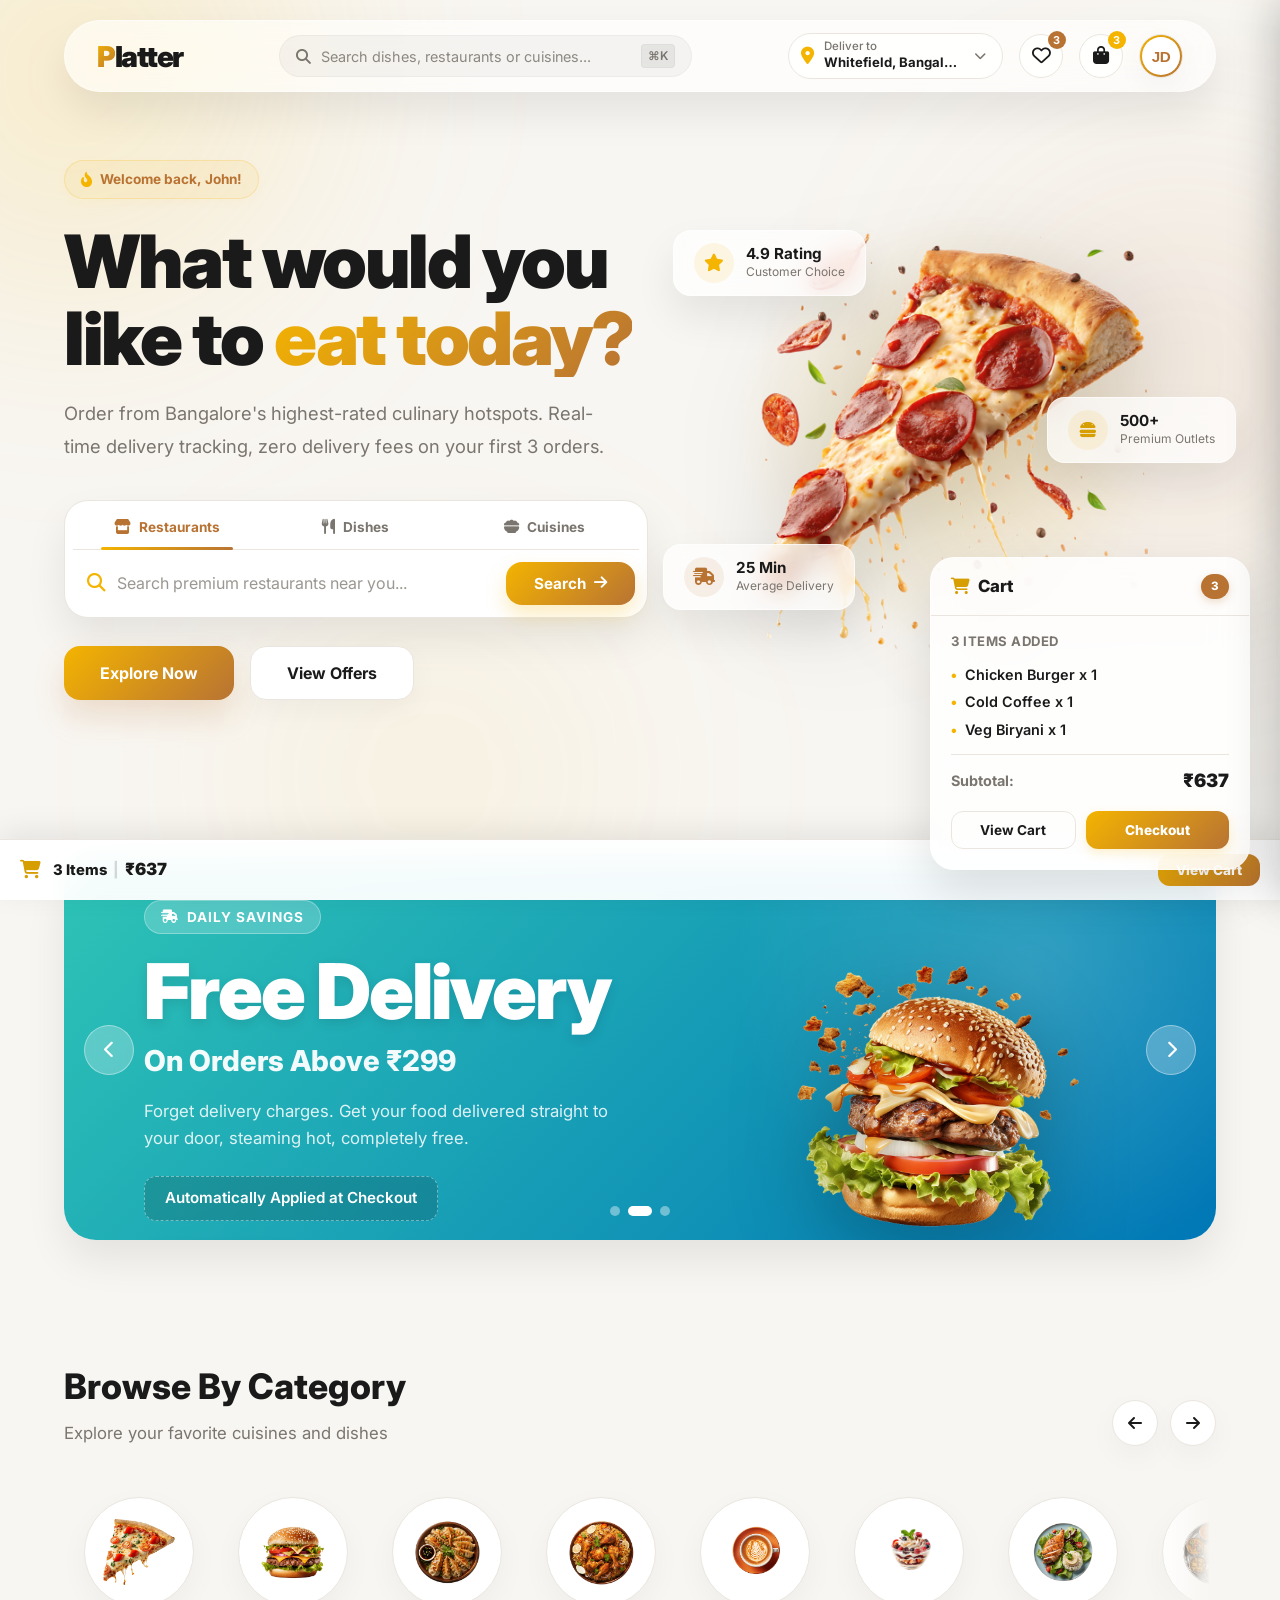
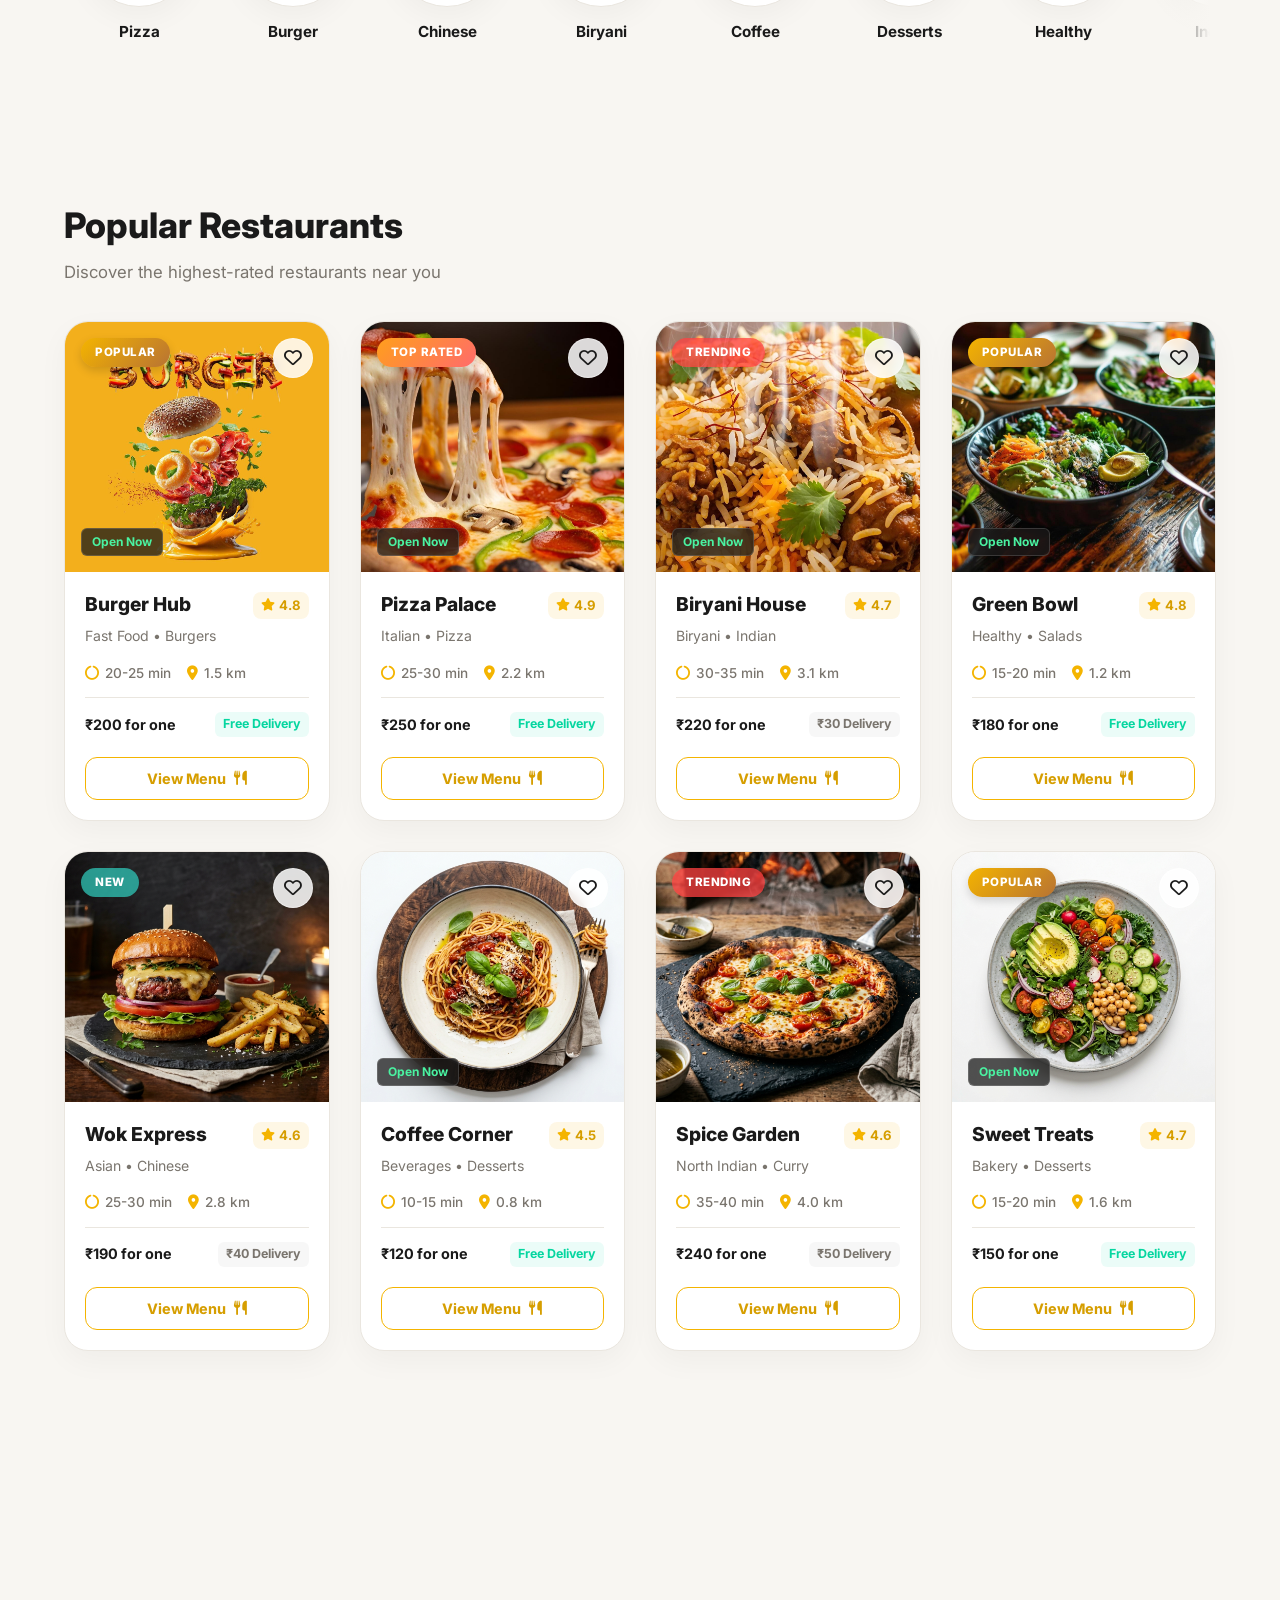
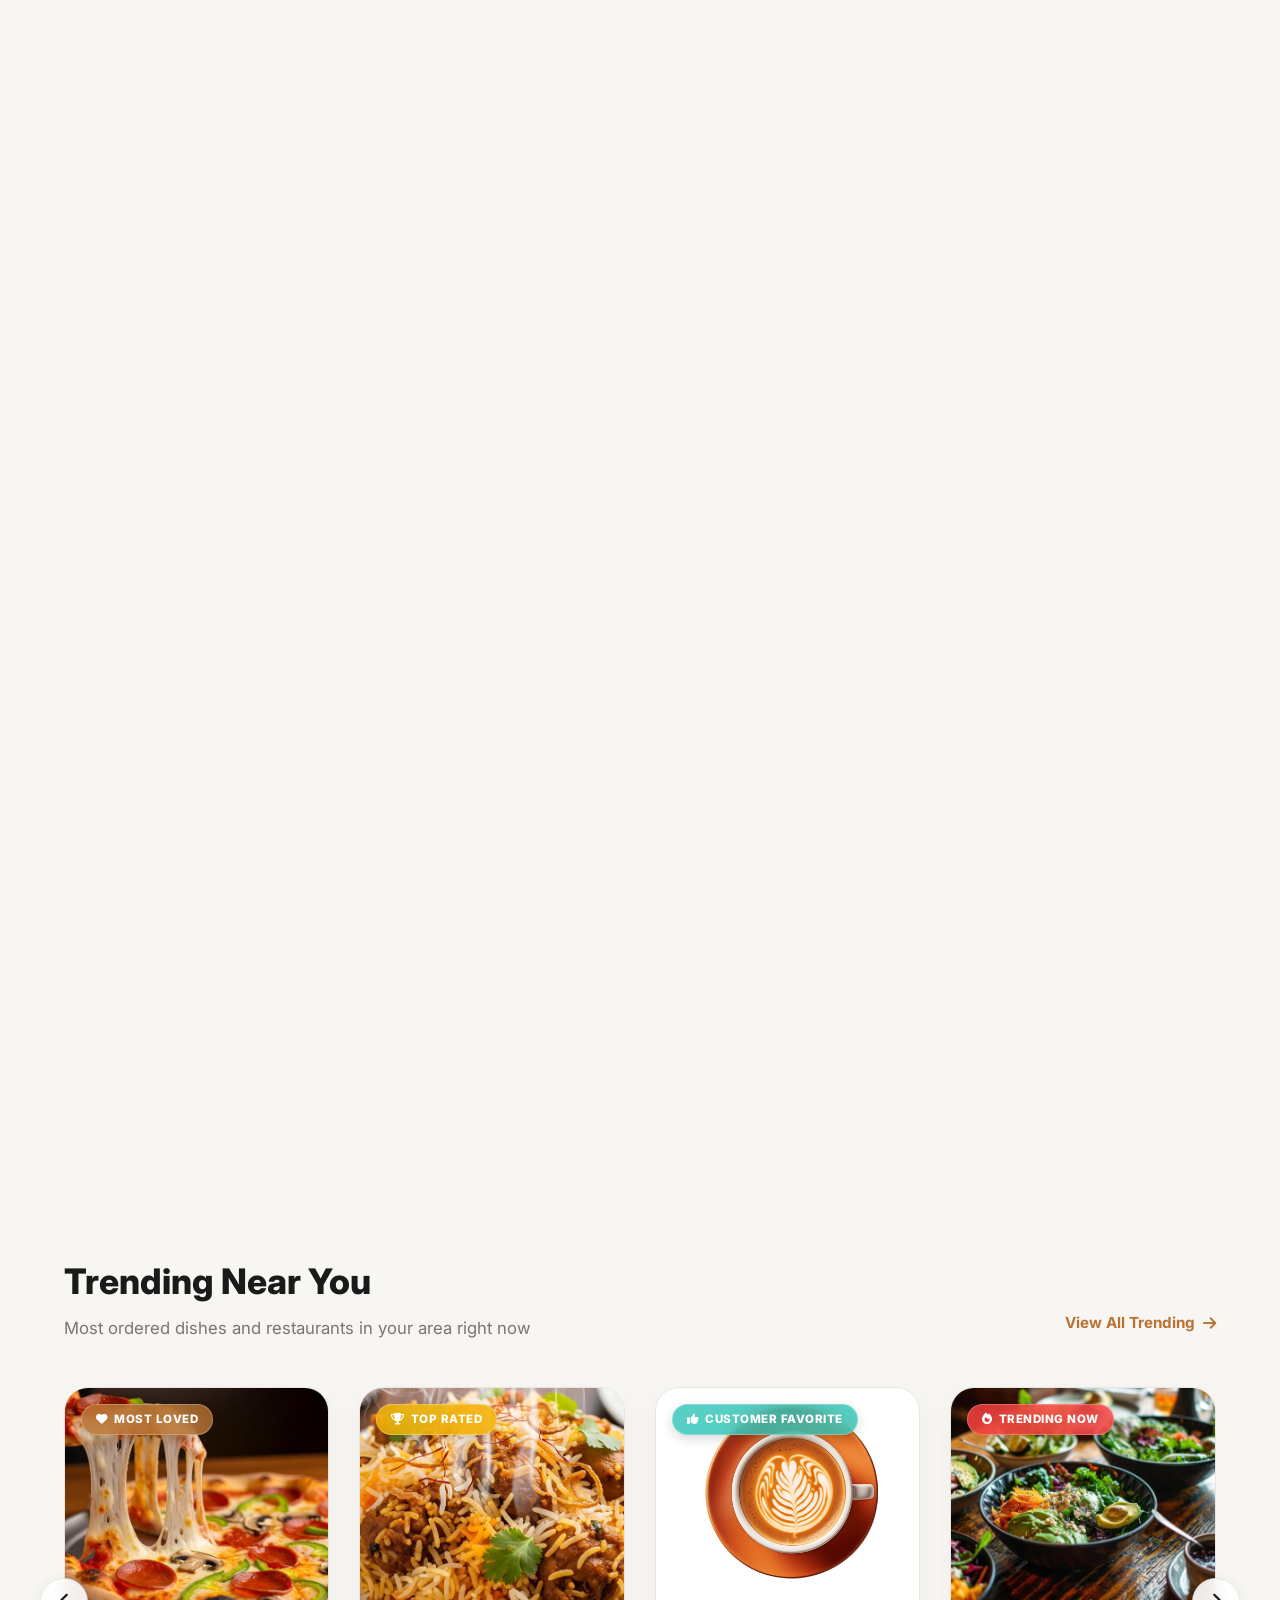
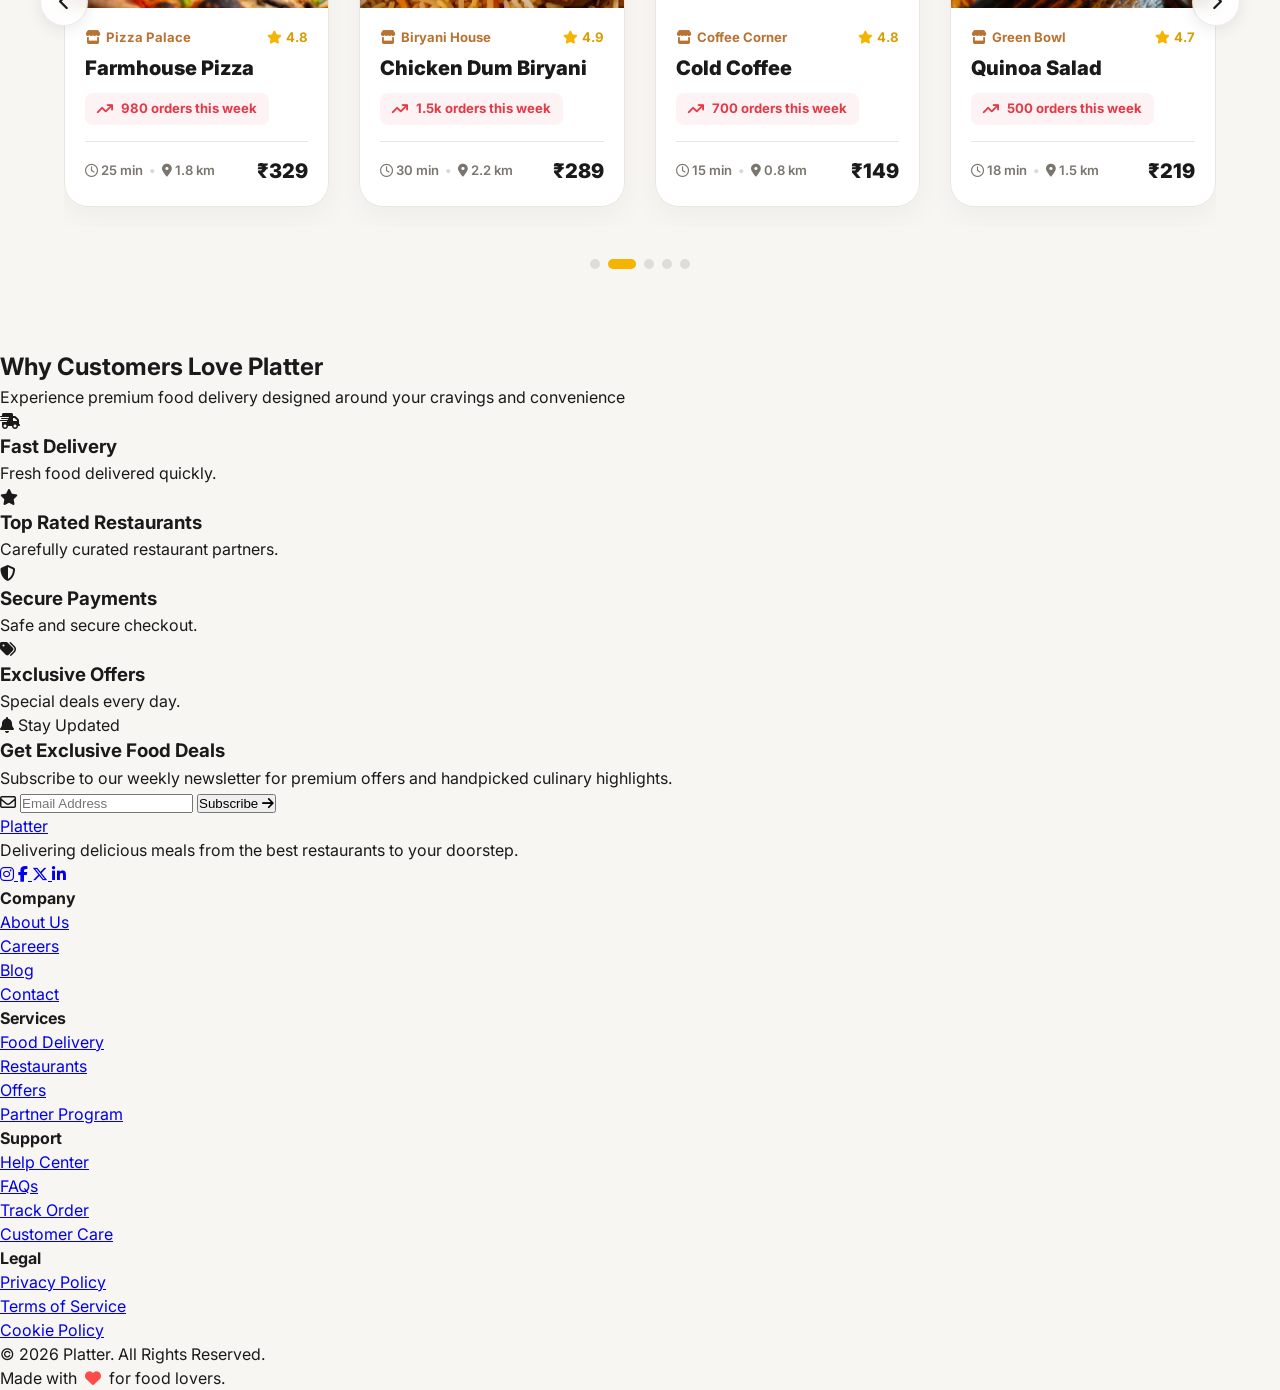
==== home.html @ 0c3434f8 "feat: implement new premium homepage layout with interactive search, navigation, and location servic" ====
<!-- <%@ page language="java" contentType="text/html; charset=UTF-8" pageEncoding="UTF-8" %> -->
<!DOCTYPE html>
<html lang="en">

<head>
    <meta charset="UTF-8">
    <meta name="viewport" content="width=device-width, initial-scale=1.0">
    <title>Platter | Premium Food Delivery Home</title>

    <!-- Google Fonts Inter -->
    <link rel="preconnect" href="https://fonts.googleapis.com">
    <link rel="preconnect" href="https://fonts.gstatic.com" crossorigin>
    <link href="https://fonts.googleapis.com/css2?family=Inter:wght@300;400;500;600;700;800;900&display=swap"
        rel="stylesheet">

    <!-- FontAwesome Icons -->
    <link rel="stylesheet" href="https://cdnjs.cloudflare.com/ajax/libs/font-awesome/6.6.0/css/all.min.css">

    <!-- Custom CSS -->
    <link rel="stylesheet" href="css/home.css">
</head>

<body>

    <!-- Background Decorative Blobs -->
    <div class="blur blob-1"></div>
    <div class="blur blob-2"></div>
    <div class="blur blob-3"></div>

    <!-- PREMIUM NAVBAR -->
    <header class="navbar" id="mainNavbar">
        <div class="navbar-container">
            <!-- Brand Logo -->
            <div class="logo" onclick="window.location.reload();" style="cursor: pointer;">
                <span>P</span>latter
            </div>

            <!-- Navbar Search (Center) -->
            <div class="nav-search-bar">
                <i class="fa-solid fa-magnifying-glass search-icon"></i>
                <input type="text" placeholder="Search dishes, restaurants or cuisines..." id="navSearchInput">
                <div class="search-shortcut">⌘K</div>
            </div>

            <!-- Navbar Actions (Right) -->
            <div class="nav-actions">
                <!-- Location Display -->
                <div class="location-selector" id="locationTrigger">
                    <i class="fa-solid fa-location-dot location-icon"></i>
                    <div class="location-details">
                        <span class="location-label">Deliver to</span>
                        <strong class="location-value" id="currentLocationText">Whitefield, Bangalore</strong>
                    </div>
                    <i class="fa-solid fa-chevron-down arrow-icon"></i>

                    <!-- Location Dropdown Menu -->
                    <div class="location-dropdown" id="locationDropdown">
                        <div class="dropdown-header">Select Address</div>
                        <div class="dropdown-item active" data-location="Whitefield, Bangalore">
                            <i class="fa-solid fa-house"></i>
                            <div class="item-text">
                                <strong>Home</strong>
                                <span>Whitefield, Bangalore</span>
                            </div>
                        </div>
                        <div class="dropdown-item" data-location="Indiranagar, Bangalore">
                            <i class="fa-solid fa-briefcase"></i>
                            <div class="item-text">
                                <strong>Office</strong>
                                <span>Indiranagar, Bangalore</span>
                            </div>
                        </div>
                        <div class="dropdown-divider"></div>
                        <button class="locate-me-btn" id="locateMeBtn">
                            <i class="fa-solid fa-location-crosshairs"></i> Locate Me
                        </button>
                    </div>
                </div>

                <!-- Favorites Icon Button -->
                <a href="#" class="nav-btn-icon" aria-label="Favorites" title="Favorites">
                    <i class="fa-regular fa-heart"></i>
                    <span class="badge badge-primary">3</span>
                </a>

                <!-- Cart Icon Button -->
                <a href="#" class="nav-btn-icon" aria-label="Cart" title="Shopping Cart">
                    <i class="fa-solid fa-bag-shopping"></i>
                    <span class="badge badge-secondary">2</span>
                </a>

                <!-- Profile Button -->
                <div class="profile-container" id="profileTrigger">
                    <button class="profile-avatar-btn" aria-label="User profile">
                        <div class="avatar-initials">JD</div>
                    </button>

                    <!-- Profile Dropdown -->
                    <div class="profile-dropdown" id="profileDropdown">
                        <div class="profile-dropdown-header">
                            <strong>John Doe</strong>
                            <span>johndoe@example.com</span>
                        </div>
                        <div class="dropdown-divider"></div>
                        <a href="#" class="profile-item"><i class="fa-regular fa-user"></i> My Profile</a>
                        <a href="#" class="profile-item"><i class="fa-solid fa-clock-rotate-left"></i> Order
                            History</a>
                        <a href="#" class="profile-item"><i class="fa-solid fa-wallet"></i> Platter Wallet</a>
                        <a href="#" class="profile-item"><i class="fa-solid fa-gear"></i> Settings</a>
                        <div class="dropdown-divider"></div>
                        <a href="#" class="profile-item logout-link"><i
                                class="fa-solid fa-arrow-right-from-bracket"></i> Logout</a>
                    </div>
                </div>

                <!-- Mobile Hamburger Menu Button -->
                <button class="hamburger-btn" id="hamburgerBtn" aria-label="Open menu">
                    <i class="fa-solid fa-bars-staggered"></i>
                </button>
            </div>
        </div>
    </header>

    <!-- MOBILE SIDE DRAWER MENU -->
    <div class="mobile-drawer" id="mobileDrawer">
        <div class="drawer-header">
            <div class="logo">
                <span>P</span>latter
            </div>
            <button class="close-drawer-btn" id="closeDrawerBtn" aria-label="Close menu">
                <i class="fa-solid fa-xmark"></i>
            </button>
        </div>
        <div class="drawer-body">
            <!-- Mobile Search -->
            <div class="drawer-search">
                <i class="fa-solid fa-magnifying-glass"></i>
                <input type="text" placeholder="Search Platter..." id="drawerSearchInput">
            </div>

            <!-- Mobile Location -->
            <div class="drawer-location" id="drawerLocationTrigger">
                <div class="loc-left">
                    <i class="fa-solid fa-location-dot"></i>
                    <span>Whitefield, Bangalore</span>
                </div>
                <i class="fa-solid fa-chevron-right"></i>
            </div>

            <!-- Mobile Links -->
            <nav class="drawer-nav">
                <a href="#" class="drawer-nav-item"><i class="fa-regular fa-heart"></i> Favorites <span
                        class="nav-badge">3</span></a>
                <a href="#" class="drawer-nav-item"><i class="fa-solid fa-bag-shopping"></i> My Cart <span
                        class="nav-badge sec">2</span></a>
                <a href="#" class="drawer-nav-item"><i class="fa-regular fa-user"></i> My Profile</a>
                <a href="#" class="drawer-nav-item"><i class="fa-solid fa-ticket"></i> Offers & Coupons</a>
                <a href="#" class="drawer-nav-item"><i class="fa-solid fa-wallet"></i> Platter Cash</a>
                <a href="#" class="drawer-nav-item"><i class="fa-solid fa-headset"></i> Help & Support</a>
            </nav>
        </div>
        <div class="drawer-footer">
            <button class="drawer-logout-btn"><i class="fa-solid fa-arrow-right-from-bracket"></i> Logout</button>
        </div>
    </div>
    <div class="drawer-overlay" id="drawerOverlay"></div>

    <!-- WELCOME HERO SECTION -->
    <main class="hero-section">
        <div class="hero-container">

            <!-- Left Side - Content & Search -->
            <div class="hero-left">
                <!-- Welcome Back Badge -->
                <div class="welcome-badge">
                    <i class="fa-solid fa-fire-flame-curved badge-icon"></i>
                    <span>Welcome back, John!</span>
                </div>

                <!-- Main Heading -->
                <h1 class="hero-title">
                    What would you<br>
                    like to <span class="gradient-text">eat today?</span>
                </h1>

                <!-- Supporting Description -->
                <p class="hero-subtitle">
                    Order from Bangalore's highest-rated culinary hotspots. Real-time delivery tracking, zero
                    delivery
                    fees on your first 3 orders.
                </p>

                <!-- Premium tabbed search area -->
                <div class="premium-search-box">
                    <div class="search-tabs">
                        <button class="tab-btn active" data-search-mode="restaurants">
                            <i class="fa-solid fa-store"></i>
                            <span>Restaurants</span>
                        </button>
                        <button class="tab-btn" data-search-mode="dishes">
                            <i class="fa-solid fa-utensils"></i>
                            <span>Dishes</span>
                        </button>
                        <button class="tab-btn" data-search-mode="cuisines">
                            <i class="fa-solid fa-bowl-food"></i>
                            <span>Cuisines</span>
                        </button>
                    </div>

                    <div class="search-input-field">
                        <i class="fa-solid fa-magnifying-glass field-search-icon"></i>
                        <input type="text" placeholder="Search premium restaurants near you..." id="heroSearchInput"
                            autocomplete="off">
                        <button class="search-action-btn" id="heroSearchBtn">
                            <span>Search</span>
                            <i class="fa-solid fa-arrow-right"></i>
                        </button>
                    </div>

                    <!-- Search Suggestions/Dropdown placeholder -->
                    <div class="search-suggestions" id="searchSuggestions">
                        <!-- Filled dynamically by JavaScript -->
                    </div>
                </div>

                <!-- Hero Action Buttons -->
                <div class="hero-actions">
                    <button class="btn btn-primary" id="exploreBtn">
                        Explore Now
                        <div class="btn-glow"></div>
                    </button>
                    <button class="btn btn-secondary" id="offersBtn">
                        View Offers
                    </button>
                </div>
            </div>

            <!-- Right Side - Hero Image & Floating Cards -->
            <div class="hero-right">
                <!-- Visual Container -->
                <div class="hero-visual-wrapper">
                    <!-- Glow Behind Image -->
                    <div class="visual-glow"></div>

                    <!-- Large Food Image -->
                    <img src="images/hero/pizza.png" alt="Delicious Premium Pizza" class="main-food-img"
                        id="heroFoodImg">
                </div>

                <!-- Floating Cards -->
                <!-- Floating Card 1: Rating -->
                <div class="floating-card float-card-rating">
                    <div class="card-icon-container rating-icon">
                        <i class="fa-solid fa-star"></i>
                    </div>
                    <div class="card-info">
                        <strong>4.9 Rating</strong>
                        <span>Customer Choice</span>
                    </div>
                </div>

                <!-- Floating Card 2: Delivery -->
                <div class="floating-card float-card-delivery">
                    <div class="card-icon-container delivery-icon">
                        <i class="fa-solid fa-truck-fast"></i>
                    </div>
                    <div class="card-info">
                        <strong>25 Min</strong>
                        <span>Average Delivery</span>
                    </div>
                </div>

                <!-- Floating Card 3: Restaurants -->
                <div class="floating-card float-card-restaurants">
                    <div class="card-icon-container partners-icon">
                        <i class="fa-solid fa-burger"></i>
                    </div>
                    <div class="card-info">
                        <strong>500+</strong>
                        <span>Premium Outlets</span>
                    </div>
                </div>
            </div>

        </div>
    </main>

    <!-- ==========================================
         SECTION 1: OFFERS SLIDER (PHASE 2)
         ========================================== -->
    <section class="offers-section scroll-reveal">
        <div class="offers-slider-container">
            <div class="offers-track" id="offersTrack">

                <!-- Slide 1: 50% OFF -->
                <div class="offer-slide active" data-slide-index="0">
                    <div class="offer-card-bg" style="background: linear-gradient(135deg, #FF9F1C, #FF4040);">
                        <div class="offer-card-glow"></div>
                        <div class="offer-card-content">
                            <span class="offer-badge-pill"><i class="fa-solid fa-fire"></i> Special Welcome
                                Offer</span>
                            <h2 class="offer-title-main">50% OFF</h2>
                            <p class="offer-subtitle-main">On Your First Order</p>
                            <p class="offer-description-main">Dive into a premium culinary experience with 50% off
                                up to
                                ₹150. Valid on all premium restaurants.</p>
                            <div class="offer-coupon-code">Use Code: <strong>PLATTER50</strong></div>
                            <button class="offer-action-btn">
                                <span>Claim Now</span>
                                <i class="fa-solid fa-arrow-right"></i>
                            </button>
                        </div>
                        <div class="offer-card-graphic">
                            <img src="images/hero/pizza.png" alt="Delicious Pizza Illustration"
                                class="offer-graphic-img img-pizza">
                        </div>
                    </div>
                </div>

                <!-- Slide 2: Free Delivery -->
                <div class="offer-slide" data-slide-index="1">
                    <div class="offer-card-bg" style="background: linear-gradient(135deg, #2EC4B6, #0077B6);">
                        <div class="offer-card-glow"></div>
                        <div class="offer-card-content">
                            <span class="offer-badge-pill"><i class="fa-solid fa-truck-fast"></i> Daily
                                Savings</span>
                            <h2 class="offer-title-main">Free Delivery</h2>
                            <p class="offer-subtitle-main">On Orders Above ₹299</p>
                            <p class="offer-description-main">Forget delivery charges. Get your food delivered
                                straight
                                to your door, steaming hot, completely free.</p>
                            <div class="offer-coupon-code">Automatically Applied at Checkout</div>
                            <button class="offer-action-btn">
                                <span>Order Now</span>
                                <i class="fa-solid fa-arrow-right"></i>
                            </button>
                        </div>
                        <div class="offer-card-graphic">
                            <img src="images/hero/burger.png" alt="Gourmet Burger Illustration"
                                class="offer-graphic-img img-burger">
                        </div>
                    </div>
                </div>

                <!-- Slide 3: BOGO Offer -->
                <div class="offer-slide" data-slide-index="2">
                    <div class="offer-card-bg" style="background: linear-gradient(135deg, #E63946, #800f2f);">
                        <div class="offer-card-glow"></div>
                        <div class="offer-card-content">
                            <span class="offer-badge-pill"><i class="fa-solid fa-gift"></i> Double Feast</span>
                            <h2 class="offer-title-main">Buy 1 Get 1</h2>
                            <p class="offer-subtitle-main">On Selected Restaurants</p>
                            <p class="offer-description-main">Twice the flavor, half the cost! Treat yourself and a
                                friend with a complimentary second dish.</p>
                            <div class="offer-coupon-code">Use Code: <strong>DOUBLEFEAST</strong></div>
                            <button class="offer-action-btn">
                                <span>Find Restaurants</span>
                                <i class="fa-solid fa-arrow-right"></i>
                            </button>
                        </div>
                        <div class="offer-card-graphic">
                            <img src="images/hero/thali.png" alt="Indian Thali Illustration"
                                class="offer-graphic-img img-thali">
                        </div>
                    </div>
                </div>

            </div>

            <!-- Slider Controls -->
            <button class="offer-nav-btn prev-btn" id="offerPrevBtn" aria-label="Previous Slide">
                <i class="fa-solid fa-chevron-left"></i>
            </button>
            <button class="offer-nav-btn next-btn" id="offerNextBtn" aria-label="Next Slide">
                <i class="fa-solid fa-chevron-right"></i>
            </button>

            <!-- Pagination Indicators -->
            <div class="offer-pagination-dots" id="offerPagination">
                <span class="offer-pag-dot active" data-index="0"></span>
                <span class="offer-pag-dot" data-index="1"></span>
                <span class="offer-pag-dot" data-index="2"></span>
            </div>
        </div>
    </section>

    <!-- ==========================================
         SECTION 2: FOOD CATEGORIES (PHASE 2)
         ========================================== -->
    <section class="categories-section scroll-reveal">
        <div class="categories-header">
            <div class="categories-titles">
                <h2 class="section-title-phase2">Browse By Category</h2>
                <p class="section-subtitle-phase2">Explore your favorite cuisines and dishes</p>
            </div>
            <div class="categories-nav-arrows">
                <button class="category-nav-arrow arrow-left-btn" id="catLeftBtn" aria-label="Scroll Categories Left">
                    <i class="fa-solid fa-arrow-left"></i>
                </button>
                <button class="category-nav-arrow arrow-right-btn" id="catRightBtn"
                    aria-label="Scroll Categories Right">
                    <i class="fa-solid fa-arrow-right"></i>
                </button>
            </div>
        </div>

        <div class="categories-slider-outer">
            <!-- Fade Overlay Gradients -->
            <div class="category-fade-overlay fade-overlay-left"></div>
            <div class="category-fade-overlay fade-overlay-right"></div>

            <div class="categories-track" id="categoriesTrack">
                <!-- Pizza -->
                <div class="category-card-item">
                    <div class="category-circle-wrapper">
                        <img src="images/categories/pizza.png" alt="Pizza" class="category-circle-img">
                        <div class="category-circle-glow"></div>
                    </div>
                    <span class="category-card-name">Pizza</span>
                </div>

                <!-- Burger -->
                <div class="category-card-item">
                    <div class="category-circle-wrapper">
                        <img src="images/categories/burger.png" alt="Burger" class="category-circle-img">
                        <div class="category-circle-glow"></div>
                    </div>
                    <span class="category-card-name">Burger</span>
                </div>

                <!-- Chinese -->
                <div class="category-card-item">
                    <div class="category-circle-wrapper">
                        <img src="images/categories/chinese.png" alt="Chinese" class="category-circle-img">
                        <div class="category-circle-glow"></div>
                    </div>
                    <span class="category-card-name">Chinese</span>
                </div>

                <!-- Biryani -->
                <div class="category-card-item">
                    <div class="category-circle-wrapper">
                        <img src="images/categories/biryani.png" alt="Biryani" class="category-circle-img">
                        <div class="category-circle-glow"></div>
                    </div>
                    <span class="category-card-name">Biryani</span>
                </div>

                <!-- Coffee -->
                <div class="category-card-item">
                    <div class="category-circle-wrapper">
                        <img src="images/categories/coffee.png" alt="Coffee" class="category-circle-img">
                        <div class="category-circle-glow"></div>
                    </div>
                    <span class="category-card-name">Coffee</span>
                </div>

                <!-- Desserts -->
                <div class="category-card-item">
                    <div class="category-circle-wrapper">
                        <img src="images/categories/dessert.png" alt="Desserts" class="category-circle-img">
                        <div class="category-circle-glow"></div>
                    </div>
                    <span class="category-card-name">Desserts</span>
                </div>

                <!-- Healthy -->
                <div class="category-card-item">
                    <div class="category-circle-wrapper">
                        <img src="images/categories/healthy.png" alt="Healthy" class="category-circle-img">
                        <div class="category-circle-glow"></div>
                    </div>
                    <span class="category-card-name">Healthy</span>
                </div>

                <!-- Indian -->
                <div class="category-card-item">
                    <div class="category-circle-wrapper">
                        <img src="images/categories/indian.png" alt="Indian" class="category-circle-img">
                        <div class="category-circle-glow"></div>
                    </div>
                    <span class="category-card-name">Indian</span>
                </div>
            </div>
        </div>
    </section>

    <!-- ==========================================
             SECTION 3: POPULAR RESTAURANTS (PHASE 3)
             ========================================== -->
    <section class="restaurants-section scroll-reveal">
        <div class="restaurants-container">
            <div class="section-header-phase3">
                <h2 class="section-title-phase3">Popular Restaurants</h2>
                <p class="section-subtitle-phase3">Discover the highest-rated restaurants near you</p>
            </div>

            <div class="restaurants-grid">
                <!-- Card 1: Burger Hub -->
                <div class="restaurant-card-item">
                    <div class="card-image-container">
                        <img src="images/Restaurant/burger.jpg" alt="Burger Hub" class="restaurant-cover-img">
                        <span class="restaurant-badge badge-popular">Popular</span>
                        <span class="restaurant-open-status">Open Now</span>
                        <button class="card-favorite-btn" aria-label="Add to Favorites" title="Favorite">
                            <i class="fa-regular fa-heart"></i>
                        </button>
                    </div>
                    <div class="card-details-container">
                        <div class="card-first-row">
                            <h3 class="restaurant-name-title">Burger Hub</h3>
                            <div class="rating-chip-badge">
                                <i class="fa-solid fa-star"></i>
                                <span>4.8</span>
                            </div>
                        </div>
                        <p class="cuisine-type-desc">Fast Food • Burgers</p>
                        <div class="card-meta-details">
                            <div class="meta-item"><i class="fa-solid fa-circle-notch timer-icon"></i> 20-25 min</div>
                            <div class="meta-item"><i class="fa-solid fa-location-dot"></i> 1.5 km</div>
                        </div>
                        <div class="card-pricing-row">
                            <span class="pricing-per-person">₹200 for one</span>
                            <span class="delivery-fee-badge free">Free Delivery</span>
                        </div>
                        <button class="view-menu-action-btn">
                            <span>View Menu</span>
                            <i class="fa-solid fa-utensils"></i>
                        </button>
                    </div>
                </div>

                <!-- Card 2: Pizza Palace -->
                <div class="restaurant-card-item">
                    <div class="card-image-container">
                        <img src="images/Restaurant/pizza.jpg" alt="Pizza Palace" class="restaurant-cover-img">
                        <span class="restaurant-badge badge-top-rated">Top Rated</span>
                        <span class="restaurant-open-status">Open Now</span>
                        <button class="card-favorite-btn" aria-label="Add to Favorites" title="Favorite">
                            <i class="fa-regular fa-heart"></i>
                        </button>
                    </div>
                    <div class="card-details-container">
                        <div class="card-first-row">
                            <h3 class="restaurant-name-title">Pizza Palace</h3>
                            <div class="rating-chip-badge">
                                <i class="fa-solid fa-star"></i>
                                <span>4.9</span>
                            </div>
                        </div>
                        <p class="cuisine-type-desc">Italian • Pizza</p>
                        <div class="card-meta-details">
                            <div class="meta-item"><i class="fa-solid fa-circle-notch timer-icon"></i> 25-30 min</div>
                            <div class="meta-item"><i class="fa-solid fa-location-dot"></i> 2.2 km</div>
                        </div>
                        <div class="card-pricing-row">
                            <span class="pricing-per-person">₹250 for one</span>
                            <span class="delivery-fee-badge free">Free Delivery</span>
                        </div>
                        <button class="view-menu-action-btn">
                            <span>View Menu</span>
                            <i class="fa-solid fa-utensils"></i>
                        </button>
                    </div>
                </div>

                <!-- Card 3: Biryani House -->
                <div class="restaurant-card-item">
                    <div class="card-image-container">
                        <img src="images/Restaurant/biryani.jpg" alt="Biryani House" class="restaurant-cover-img">
                        <span class="restaurant-badge badge-trending">Trending</span>
                        <span class="restaurant-open-status">Open Now</span>
                        <button class="card-favorite-btn" aria-label="Add to Favorites" title="Favorite">
                            <i class="fa-regular fa-heart"></i>
                        </button>
                    </div>
                    <div class="card-details-container">
                        <div class="card-first-row">
                            <h3 class="restaurant-name-title">Biryani House</h3>
                            <div class="rating-chip-badge">
                                <i class="fa-solid fa-star"></i>
                                <span>4.7</span>
                            </div>
                        </div>
                        <p class="cuisine-type-desc">Biryani • Indian</p>
                        <div class="card-meta-details">
                            <div class="meta-item"><i class="fa-solid fa-circle-notch timer-icon"></i> 30-35 min</div>
                            <div class="meta-item"><i class="fa-solid fa-location-dot"></i> 3.1 km</div>
                        </div>
                        <div class="card-pricing-row">
                            <span class="pricing-per-person">₹220 for one</span>
                            <span class="delivery-fee-badge paid">₹30 Delivery</span>
                        </div>
                        <button class="view-menu-action-btn">
                            <span>View Menu</span>
                            <i class="fa-solid fa-utensils"></i>
                        </button>
                    </div>
                </div>

                <!-- Card 4: Green Bowl -->
                <div class="restaurant-card-item">
                    <div class="card-image-container">
                        <img src="images/Restaurant/healthy.jpg" alt="Green Bowl" class="restaurant-cover-img">
                        <span class="restaurant-badge badge-popular">Popular</span>
                        <span class="restaurant-open-status">Open Now</span>
                        <button class="card-favorite-btn" aria-label="Add to Favorites" title="Favorite">
                            <i class="fa-regular fa-heart"></i>
                        </button>
                    </div>
                    <div class="card-details-container">
                        <div class="card-first-row">
                            <h3 class="restaurant-name-title">Green Bowl</h3>
                            <div class="rating-chip-badge">
                                <i class="fa-solid fa-star"></i>
                                <span>4.8</span>
                            </div>
                        </div>
                        <p class="cuisine-type-desc">Healthy • Salads</p>
                        <div class="card-meta-details">
                            <div class="meta-item"><i class="fa-solid fa-circle-notch timer-icon"></i> 15-20 min</div>
                            <div class="meta-item"><i class="fa-solid fa-location-dot"></i> 1.2 km</div>
                        </div>
                        <div class="card-pricing-row">
                            <span class="pricing-per-person">₹180 for one</span>
                            <span class="delivery-fee-badge free">Free Delivery</span>
                        </div>
                        <button class="view-menu-action-btn">
                            <span>View Menu</span>
                            <i class="fa-solid fa-utensils"></i>
                        </button>
                    </div>
                </div>

                <!-- Card 5: Wok Express -->
                <div class="restaurant-card-item">
                    <div class="card-image-container">
                        <img src="images/auth/login-food.png" alt="Wok Express" class="restaurant-cover-img">
                        <span class="restaurant-badge badge-new">New</span>
                        <button class="card-favorite-btn" aria-label="Add to Favorites" title="Favorite">
                            <i class="fa-regular fa-heart"></i>
                        </button>
                    </div>
                    <div class="card-details-container">
                        <div class="card-first-row">
                            <h3 class="restaurant-name-title">Wok Express</h3>
                            <div class="rating-chip-badge">
                                <i class="fa-solid fa-star"></i>
                                <span>4.6</span>
                            </div>
                        </div>
                        <p class="cuisine-type-desc">Asian • Chinese</p>
                        <div class="card-meta-details">
                            <div class="meta-item"><i class="fa-solid fa-circle-notch timer-icon"></i> 25-30 min</div>
                            <div class="meta-item"><i class="fa-solid fa-location-dot"></i> 2.8 km</div>
                        </div>
                        <div class="card-pricing-row">
                            <span class="pricing-per-person">₹190 for one</span>
                            <span class="delivery-fee-badge paid">₹40 Delivery</span>
                        </div>
                        <button class="view-menu-action-btn">
                            <span>View Menu</span>
                            <i class="fa-solid fa-utensils"></i>
                        </button>
                    </div>
                </div>

                <!-- Card 6: Coffee Corner -->
                <div class="restaurant-card-item">
                    <div class="card-image-container">
                        <img src="images/auth/bg-pasta.png" alt="Coffee Corner" class="restaurant-cover-img">
                        <span class="restaurant-open-status">Open Now</span>
                        <button class="card-favorite-btn" aria-label="Add to Favorites" title="Favorite">
                            <i class="fa-regular fa-heart"></i>
                        </button>
                    </div>
                    <div class="card-details-container">
                        <div class="card-first-row">
                            <h3 class="restaurant-name-title">Coffee Corner</h3>
                            <div class="rating-chip-badge">
                                <i class="fa-solid fa-star"></i>
                                <span>4.5</span>
                            </div>
                        </div>
                        <p class="cuisine-type-desc">Beverages • Desserts</p>
                        <div class="card-meta-details">
                            <div class="meta-item"><i class="fa-solid fa-circle-notch timer-icon"></i> 10-15 min</div>
                            <div class="meta-item"><i class="fa-solid fa-location-dot"></i> 0.8 km</div>
                        </div>
                        <div class="card-pricing-row">
                            <span class="pricing-per-person">₹120 for one</span>
                            <span class="delivery-fee-badge free">Free Delivery</span>
                        </div>
                        <button class="view-menu-action-btn">
                            <span>View Menu</span>
                            <i class="fa-solid fa-utensils"></i>
                        </button>
                    </div>
                </div>

                <!-- Card 7: Spice Garden -->
                <div class="restaurant-card-item">
                    <div class="card-image-container">
                        <img src="images/auth/signup-food.png" alt="Spice Garden" class="restaurant-cover-img">
                        <span class="restaurant-badge badge-trending">Trending</span>
                        <button class="card-favorite-btn" aria-label="Add to Favorites" title="Favorite">
                            <i class="fa-regular fa-heart"></i>
                        </button>
                    </div>
                    <div class="card-details-container">
                        <div class="card-first-row">
                            <h3 class="restaurant-name-title">Spice Garden</h3>
                            <div class="rating-chip-badge">
                                <i class="fa-solid fa-star"></i>
                                <span>4.6</span>
                            </div>
                        </div>
                        <p class="cuisine-type-desc">North Indian • Curry</p>
                        <div class="card-meta-details">
                            <div class="meta-item"><i class="fa-solid fa-circle-notch timer-icon"></i> 35-40 min</div>
                            <div class="meta-item"><i class="fa-solid fa-location-dot"></i> 4.0 km</div>
                        </div>
                        <div class="card-pricing-row">
                            <span class="pricing-per-person">₹240 for one</span>
                            <span class="delivery-fee-badge paid">₹50 Delivery</span>
                        </div>
                        <button class="view-menu-action-btn">
                            <span>View Menu</span>
                            <i class="fa-solid fa-utensils"></i>
                        </button>
                    </div>
                </div>

                <!-- Card 8: Sweet Treats -->
                <div class="restaurant-card-item">
                    <div class="card-image-container">
                        <img src="images/auth/bg-salad.png" alt="Sweet Treats" class="restaurant-cover-img">
                        <span class="restaurant-badge badge-popular">Popular</span>
                        <span class="restaurant-open-status">Open Now</span>
                        <button class="card-favorite-btn" aria-label="Add to Favorites" title="Favorite">
                            <i class="fa-regular fa-heart"></i>
                        </button>
                    </div>
                    <div class="card-details-container">
                        <div class="card-first-row">
                            <h3 class="restaurant-name-title">Sweet Treats</h3>
                            <div class="rating-chip-badge">
                                <i class="fa-solid fa-star"></i>
                                <span>4.7</span>
                            </div>
                        </div>
                        <p class="cuisine-type-desc">Bakery • Desserts</p>
                        <div class="card-meta-details">
                            <div class="meta-item"><i class="fa-solid fa-circle-notch timer-icon"></i> 15-20 min</div>
                            <div class="meta-item"><i class="fa-solid fa-location-dot"></i> 1.6 km</div>
                        </div>
                        <div class="card-pricing-row">
                            <span class="pricing-per-person">₹150 for one</span>
                            <span class="delivery-fee-badge free">Free Delivery</span>
                        </div>
                        <button class="view-menu-action-btn">
                            <span>View Menu</span>
                            <i class="fa-solid fa-utensils"></i>
                        </button>
                    </div>
                </div>
            </div>
        </div>
    </section>

    <!-- ==========================================
         SECTION 4: RECOMMENDED DISHES (PHASE 4)
         ========================================== -->
    <section class="dishes-section scroll-reveal">
        <div class="dishes-container">
            <div class="section-header-phase4">
                <h2 class="section-title-phase4">Recommended For You</h2>
                <p class="section-subtitle-phase4">Handpicked dishes based on what's trending and most loved by
                    customers</p>
            </div>

            <div class="dishes-grid">
                <!-- Dish 1: Margherita Pizza -->
                <div class="dish-card-item">
                    <div class="dish-image-container">
                        <img src="images/auth/bg-pizza.png" alt="Margherita Pizza" class="dish-cover-img">
                        <span class="dish-badge badge-trending"><i class="fa-solid fa-fire"></i> Trending</span>
                        <div class="dish-indicator veg" title="Vegetarian"><span class="dot"></span></div>
                        <button class="dish-wishlist-btn" aria-label="Add to Wishlist" title="Wishlist">
                            <i class="fa-regular fa-heart"></i>
                        </button>
                    </div>
                    <div class="dish-details-container">
                        <div class="dish-first-row">
                            <h3 class="dish-name-title">Margherita Pizza</h3>
                            <span class="dish-calories">280 kcal</span>
                        </div>
                        <p class="dish-restaurant-name">Pizza Palace</p>
                        <p class="dish-short-desc">Classic hand-stretched crust topped with fresh marinara sauce,
                            mozzarella cheese, and fresh basil.</p>
                        <div class="dish-meta-row">
                            <div class="dish-rating-badge"><i class="fa-solid fa-star"></i> 4.8</div>
                            <span class="dish-price-tag">₹249</span>
                        </div>
                        <div class="dish-action-row">
                            <button class="quick-view-btn">Quick View</button>
                            <div class="cart-action-wrapper">
                                <button class="add-to-cart-btn">Add</button>
                                <div class="qty-selector-wrapper">
                                    <button class="qty-btn qty-minus-btn" aria-label="Decrease quantity"><i
                                            class="fa-solid fa-minus"></i></button>
                                    <span class="qty-number-display">1</span>
                                    <button class="qty-btn qty-plus-btn" aria-label="Increase quantity"><i
                                            class="fa-solid fa-plus"></i></button>
                                </div>
                            </div>
                        </div>
                    </div>
                </div>

                <!-- Dish 2: Chicken Burger -->
                <div class="dish-card-item">
                    <div class="dish-image-container">
                        <img src="images/hero/burger.png" alt="Chicken Burger" class="dish-cover-img">
                        <span class="dish-badge badge-bestseller"><i class="fa-solid fa-star"></i> Bestseller</span>
                        <div class="dish-indicator non-veg" title="Non-Vegetarian"><span class="dot"></span></div>
                        <button class="dish-wishlist-btn" aria-label="Add to Wishlist" title="Wishlist">
                            <i class="fa-regular fa-heart"></i>
                        </button>
                    </div>
                    <div class="dish-details-container">
                        <div class="dish-first-row">
                            <h3 class="dish-name-title">Chicken Burger</h3>
                            <span class="dish-calories">350 kcal</span>
                        </div>
                        <p class="dish-restaurant-name">Burger Hub</p>
                        <p class="dish-short-desc">Crispy golden chicken patty layered with lettuce, cheddar cheese, and
                            signature burger sauce.</p>
                        <div class="dish-meta-row">
                            <div class="dish-rating-badge"><i class="fa-solid fa-star"></i> 4.7</div>
                            <span class="dish-price-tag">₹189</span>
                        </div>
                        <div class="dish-action-row">
                            <button class="quick-view-btn">Quick View</button>
                            <div class="cart-action-wrapper">
                                <button class="add-to-cart-btn">Add</button>
                                <div class="qty-selector-wrapper">
                                    <button class="qty-btn qty-minus-btn" aria-label="Decrease quantity"><i
                                            class="fa-solid fa-minus"></i></button>
                                    <span class="qty-number-display">1</span>
                                    <button class="qty-btn qty-plus-btn" aria-label="Increase quantity"><i
                                            class="fa-solid fa-plus"></i></button>
                                </div>
                            </div>
                        </div>
                    </div>
                </div>

                <!-- Dish 3: Veg Biryani -->
                <div class="dish-card-item">
                    <div class="dish-image-container">
                        <img src="images/Restaurant/biryani.jpg" alt="Veg Biryani" class="dish-cover-img">
                        <span class="dish-badge badge-new"><i class="fa-solid fa-wand-magic-sparkles"></i> New</span>
                        <div class="dish-indicator veg" title="Vegetarian"><span class="dot"></span></div>
                        <button class="dish-wishlist-btn" aria-label="Add to Wishlist" title="Wishlist">
                            <i class="fa-regular fa-heart"></i>
                        </button>
                    </div>
                    <div class="dish-details-container">
                        <div class="dish-first-row">
                            <h3 class="dish-name-title">Veg Biryani</h3>
                            <span class="dish-calories">310 kcal</span>
                        </div>
                        <p class="dish-restaurant-name">Biryani House</p>
                        <p class="dish-short-desc">Fragrant basmati rice cooked with layered garden vegetables, saffron,
                            aromatic spices, and mint.</p>
                        <div class="dish-meta-row">
                            <div class="dish-rating-badge"><i class="fa-solid fa-star"></i> 4.6</div>
                            <span class="dish-price-tag">₹219</span>
                        </div>
                        <div class="dish-action-row">
                            <button class="quick-view-btn">Quick View</button>
                            <div class="cart-action-wrapper">
                                <button class="add-to-cart-btn">Add</button>
                                <div class="qty-selector-wrapper">
                                    <button class="qty-btn qty-minus-btn" aria-label="Decrease quantity"><i
                                            class="fa-solid fa-minus"></i></button>
                                    <span class="qty-number-display">1</span>
                                    <button class="qty-btn qty-plus-btn" aria-label="Increase quantity"><i
                                            class="fa-solid fa-plus"></i></button>
                                </div>
                            </div>
                        </div>
                    </div>
                </div>

                <!-- Dish 4: Paneer Bowl -->
                <div class="dish-card-item">
                    <div class="dish-image-container">
                        <img src="images/Restaurant/healthy.jpg" alt="Paneer Bowl" class="dish-cover-img">
                        <span class="dish-badge badge-favorite"><i class="fa-solid fa-thumbs-up"></i> Favorite</span>
                        <div class="dish-indicator veg" title="Vegetarian"><span class="dot"></span></div>
                        <button class="dish-wishlist-btn" aria-label="Add to Wishlist" title="Wishlist">
                            <i class="fa-regular fa-heart"></i>
                        </button>
                    </div>
                    <div class="dish-details-container">
                        <div class="dish-first-row">
                            <h3 class="dish-name-title">Paneer Bowl</h3>
                            <span class="dish-calories">240 kcal</span>
                        </div>
                        <p class="dish-restaurant-name">Green Bowl</p>
                        <p class="dish-short-desc">Grilled paneer cubes served on a bed of warm quinoa, sautéed
                            broccoli, bell peppers, and lemon dressing.</p>
                        <div class="dish-meta-row">
                            <div class="dish-rating-badge"><i class="fa-solid fa-star"></i> 4.7</div>
                            <span class="dish-price-tag">₹199</span>
                        </div>
                        <div class="dish-action-row">
                            <button class="quick-view-btn">Quick View</button>
                            <div class="cart-action-wrapper">
                                <button class="add-to-cart-btn">Add</button>
                                <div class="qty-selector-wrapper">
                                    <button class="qty-btn qty-minus-btn" aria-label="Decrease quantity"><i
                                            class="fa-solid fa-minus"></i></button>
                                    <span class="qty-number-display">1</span>
                                    <button class="qty-btn qty-plus-btn" aria-label="Increase quantity"><i
                                            class="fa-solid fa-plus"></i></button>
                                </div>
                            </div>
                        </div>
                    </div>
                </div>

                <!-- Dish 5: Cold Coffee -->
                <div class="dish-card-item">
                    <div class="dish-image-container">
                        <img src="images/categories/coffee.png" alt="Cold Coffee" class="dish-cover-img">
                        <div class="dish-indicator veg" title="Vegetarian"><span class="dot"></span></div>
                        <button class="dish-wishlist-btn" aria-label="Add to Wishlist" title="Wishlist">
                            <i class="fa-regular fa-heart"></i>
                        </button>
                    </div>
                    <div class="dish-details-container">
                        <div class="dish-first-row">
                            <h3 class="dish-name-title">Cold Coffee</h3>
                            <span class="dish-calories">180 kcal</span>
                        </div>
                        <p class="dish-restaurant-name">Coffee Corner</p>
                        <p class="dish-short-desc">Rich double-shot espresso blended with chilled creamy milk, chocolate
                            syrup, and vanilla ice cream.</p>
                        <div class="dish-meta-row">
                            <div class="dish-rating-badge"><i class="fa-solid fa-star"></i> 4.5</div>
                            <span class="dish-price-tag">₹129</span>
                        </div>
                        <div class="dish-action-row">
                            <button class="quick-view-btn">Quick View</button>
                            <div class="cart-action-wrapper">
                                <button class="add-to-cart-btn">Add</button>
                                <div class="qty-selector-wrapper">
                                    <button class="qty-btn qty-minus-btn" aria-label="Decrease quantity"><i
                                            class="fa-solid fa-minus"></i></button>
                                    <span class="qty-number-display">1</span>
                                    <button class="qty-btn qty-plus-btn" aria-label="Increase quantity"><i
                                            class="fa-solid fa-plus"></i></button>
                                </div>
                            </div>
                        </div>
                    </div>
                </div>

                <!-- Dish 6: Chocolate Cake -->
                <div class="dish-card-item">
                    <div class="dish-image-container">
                        <img src="images/auth/login-food.png" alt="Chocolate Cake" class="dish-cover-img">
                        <span class="dish-badge badge-bestseller"><i class="fa-solid fa-star"></i> Bestseller</span>
                        <div class="dish-indicator veg" title="Vegetarian"><span class="dot"></span></div>
                        <button class="dish-wishlist-btn" aria-label="Add to Wishlist" title="Wishlist">
                            <i class="fa-regular fa-heart"></i>
                        </button>
                    </div>
                    <div class="dish-details-container">
                        <div class="dish-first-row">
                            <h3 class="dish-name-title">Chocolate Cake</h3>
                            <span class="dish-calories">320 kcal</span>
                        </div>
                        <p class="dish-restaurant-name">Sweet Treats</p>
                        <p class="dish-short-desc">Decadent three-layered dark chocolate cake layered with rich
                            chocolate fudge frosting.</p>
                        <div class="dish-meta-row">
                            <div class="dish-rating-badge"><i class="fa-solid fa-star"></i> 4.8</div>
                            <span class="dish-price-tag">₹149</span>
                        </div>
                        <div class="dish-action-row">
                            <button class="quick-view-btn">Quick View</button>
                            <div class="cart-action-wrapper">
                                <button class="add-to-cart-btn">Add</button>
                                <div class="qty-selector-wrapper">
                                    <button class="qty-btn qty-minus-btn" aria-label="Decrease quantity"><i
                                            class="fa-solid fa-minus"></i></button>
                                    <span class="qty-number-display">1</span>
                                    <button class="qty-btn qty-plus-btn" aria-label="Increase quantity"><i
                                            class="fa-solid fa-plus"></i></button>
                                </div>
                            </div>
                        </div>
                    </div>
                </div>

                <!-- Dish 7: Hakka Noodles -->
                <div class="dish-card-item">
                    <div class="dish-image-container">
                        <img src="images/auth/bg-pasta.png" alt="Hakka Noodles" class="dish-cover-img">
                        <span class="dish-badge badge-trending"><i class="fa-solid fa-fire"></i> Trending</span>
                        <div class="dish-indicator veg" title="Vegetarian"><span class="dot"></span></div>
                        <button class="dish-wishlist-btn" aria-label="Add to Wishlist" title="Wishlist">
                            <i class="fa-regular fa-heart"></i>
                        </button>
                    </div>
                    <div class="dish-details-container">
                        <div class="dish-first-row">
                            <h3 class="dish-name-title">Hakka Noodles</h3>
                            <span class="dish-calories">290 kcal</span>
                        </div>
                        <p class="dish-restaurant-name">Wok Express</p>
                        <p class="dish-short-desc">Wok-tossed noodles sautéed with soy sauce, julienned carrots, bell
                            peppers, spring onions, and garlic.</p>
                        <div class="dish-meta-row">
                            <div class="dish-rating-badge"><i class="fa-solid fa-star"></i> 4.6</div>
                            <span class="dish-price-tag">₹179</span>
                        </div>
                        <div class="dish-action-row">
                            <button class="quick-view-btn">Quick View</button>
                            <div class="cart-action-wrapper">
                                <button class="add-to-cart-btn">Add</button>
                                <div class="qty-selector-wrapper">
                                    <button class="qty-btn qty-minus-btn" aria-label="Decrease quantity"><i
                                            class="fa-solid fa-minus"></i></button>
                                    <span class="qty-number-display">1</span>
                                    <button class="qty-btn qty-plus-btn" aria-label="Increase quantity"><i
                                            class="fa-solid fa-plus"></i></button>
                                </div>
                            </div>
                        </div>
                    </div>
                </div>

                <!-- Dish 8: Fried Rice -->
                <div class="dish-card-item">
                    <div class="dish-image-container">
                        <img src="images/auth/bg-sauce.png" alt="Fried Rice" class="dish-cover-img">
                        <div class="dish-indicator non-veg" title="Non-Vegetarian"><span class="dot"></span></div>
                        <button class="dish-wishlist-btn" aria-label="Add to Wishlist" title="Wishlist">
                            <i class="fa-regular fa-heart"></i>
                        </button>
                    </div>
                    <div class="dish-details-container">
                        <div class="dish-first-row">
                            <h3 class="dish-name-title">Fried Rice</h3>
                            <span class="dish-calories">330 kcal</span>
                        </div>
                        <p class="dish-restaurant-name">Wok Express</p>
                        <p class="dish-short-desc">Premium long-grain basmati rice stir-fried with scrambled eggs, fresh
                            vegetables, scallions, and light seasoning.</p>
                        <div class="dish-meta-row">
                            <div class="dish-rating-badge"><i class="fa-solid fa-star"></i> 4.5</div>
                            <span class="dish-price-tag">₹169</span>
                        </div>
                        <div class="dish-action-row">
                            <button class="quick-view-btn">Quick View</button>
                            <div class="cart-action-wrapper">
                                <button class="add-to-cart-btn">Add</button>
                                <div class="qty-selector-wrapper">
                                    <button class="qty-btn qty-minus-btn" aria-label="Decrease quantity"><i
                                            class="fa-solid fa-minus"></i></button>
                                    <span class="qty-number-display">1</span>
                                    <button class="qty-btn qty-plus-btn" aria-label="Increase quantity"><i
                                            class="fa-solid fa-plus"></i></button>
                                </div>
                            </div>
                        </div>
                    </div>
                </div>

            </div>
        </div>
    </section>

    <!-- ==========================================
         SECTION 5: TRENDING NEAR YOU (PHASE 5)
         ========================================== -->
    <section class="trending-section scroll-reveal">
        <div class="trending-container">
            <div class="section-header-phase5">
                <div class="header-left">
                    <h2 class="section-title-phase5">Trending Near You</h2>
                    <p class="section-subtitle-phase5">Most ordered dishes and restaurants in your area right now</p>
                </div>
                <div class="header-right">
                    <a href="#" class="view-all-trending-btn">
                        <span>View All Trending</span>
                        <i class="fa-solid fa-arrow-right"></i>
                    </a>
                </div>
            </div>

            <div class="trending-slider-wrapper">
                <!-- Navigation arrows -->
                <button class="trending-nav-btn prev-btn" aria-label="Previous slide" disabled>
                    <i class="fa-solid fa-chevron-left"></i>
                </button>
                <button class="trending-nav-btn next-btn" aria-label="Next slide">
                    <i class="fa-solid fa-chevron-right"></i>
                </button>

                <div class="trending-slider-track-container">
                    <div class="trending-slider-track">
                        <!-- Card 1: Double Cheese Burger -->
                        <div class="trending-card-item">
                            <div class="trending-image-container">
                                <img src="images/Restaurant/burger.jpg" alt="Double Cheese Burger"
                                    class="trending-cover-img">
                                <span class="trending-badge badge-now"><i class="fa-solid fa-fire"></i> Trending
                                    Now</span>
                            </div>
                            <div class="trending-details-container">
                                <div class="trending-restaurant-row">
                                    <span class="trending-restaurant-name"><i class="fa-solid fa-store"></i> Burger
                                        Hub</span>
                                    <span class="trending-rating-badge"><i class="fa-solid fa-star"></i> 4.9</span>
                                </div>
                                <h3 class="trending-dish-name">Double Cheese Burger</h3>

                                <div class="trending-orders-row">
                                    <i class="fa-solid fa-arrow-trend-up"></i>
                                    <span>1.2k orders this week</span>
                                </div>

                                <div class="trending-footer-row">
                                    <div class="trending-meta-details">
                                        <span><i class="fa-regular fa-clock"></i> 20 min</span>
                                        <span class="separator">•</span>
                                        <span><i class="fa-solid fa-location-dot"></i> 1.2 km</span>
                                    </div>
                                    <span class="trending-price-tag">₹249</span>
                                </div>
                            </div>
                        </div>

                        <!-- Card 2: Farmhouse Pizza -->
                        <div class="trending-card-item">
                            <div class="trending-image-container">
                                <img src="images/Restaurant/pizza.jpg" alt="Farmhouse Pizza" class="trending-cover-img">
                                <span class="trending-badge badge-loved"><i class="fa-solid fa-heart"></i> Most
                                    Loved</span>
                            </div>
                            <div class="trending-details-container">
                                <div class="trending-restaurant-row">
                                    <span class="trending-restaurant-name"><i class="fa-solid fa-store"></i> Pizza
                                        Palace</span>
                                    <span class="trending-rating-badge"><i class="fa-solid fa-star"></i> 4.8</span>
                                </div>
                                <h3 class="trending-dish-name">Farmhouse Pizza</h3>

                                <div class="trending-orders-row">
                                    <i class="fa-solid fa-arrow-trend-up"></i>
                                    <span>980 orders this week</span>
                                </div>

                                <div class="trending-footer-row">
                                    <div class="trending-meta-details">
                                        <span><i class="fa-regular fa-clock"></i> 25 min</span>
                                        <span class="separator">•</span>
                                        <span><i class="fa-solid fa-location-dot"></i> 1.8 km</span>
                                    </div>
                                    <span class="trending-price-tag">₹329</span>
                                </div>
                            </div>
                        </div>

                        <!-- Card 3: Chicken Dum Biryani -->
                        <div class="trending-card-item">
                            <div class="trending-image-container">
                                <img src="images/Restaurant/biryani.jpg" alt="Chicken Dum Biryani"
                                    class="trending-cover-img">
                                <span class="trending-badge badge-rated"><i class="fa-solid fa-trophy"></i> Top
                                    Rated</span>
                            </div>
                            <div class="trending-details-container">
                                <div class="trending-restaurant-row">
                                    <span class="trending-restaurant-name"><i class="fa-solid fa-store"></i> Biryani
                                        House</span>
                                    <span class="trending-rating-badge"><i class="fa-solid fa-star"></i> 4.9</span>
                                </div>
                                <h3 class="trending-dish-name">Chicken Dum Biryani</h3>

                                <div class="trending-orders-row">
                                    <i class="fa-solid fa-arrow-trend-up"></i>
                                    <span>1.5k orders this week</span>
                                </div>

                                <div class="trending-footer-row">
                                    <div class="trending-meta-details">
                                        <span><i class="fa-regular fa-clock"></i> 30 min</span>
                                        <span class="separator">•</span>
                                        <span><i class="fa-solid fa-location-dot"></i> 2.2 km</span>
                                    </div>
                                    <span class="trending-price-tag">₹289</span>
                                </div>
                            </div>
                        </div>

                        <!-- Card 4: Cold Coffee -->
                        <div class="trending-card-item">
                            <div class="trending-image-container">
                                <img src="images/categories/coffee.png" alt="Cold Coffee" class="trending-cover-img">
                                <span class="trending-badge badge-favorite"><i class="fa-solid fa-thumbs-up"></i>
                                    Customer Favorite</span>
                            </div>
                            <div class="trending-details-container">
                                <div class="trending-restaurant-row">
                                    <span class="trending-restaurant-name"><i class="fa-solid fa-store"></i> Coffee
                                        Corner</span>
                                    <span class="trending-rating-badge"><i class="fa-solid fa-star"></i> 4.8</span>
                                </div>
                                <h3 class="trending-dish-name">Cold Coffee</h3>

                                <div class="trending-orders-row">
                                    <i class="fa-solid fa-arrow-trend-up"></i>
                                    <span>700 orders this week</span>
                                </div>

                                <div class="trending-footer-row">
                                    <div class="trending-meta-details">
                                        <span><i class="fa-regular fa-clock"></i> 15 min</span>
                                        <span class="separator">•</span>
                                        <span><i class="fa-solid fa-location-dot"></i> 0.8 km</span>
                                    </div>
                                    <span class="trending-price-tag">₹149</span>
                                </div>
                            </div>
                        </div>

                        <!-- Card 5: Quinoa Salad -->
                        <div class="trending-card-item">
                            <div class="trending-image-container">
                                <img src="images/Restaurant/healthy.jpg" alt="Quinoa Salad" class="trending-cover-img">
                                <span class="trending-badge badge-now"><i class="fa-solid fa-fire"></i> Trending
                                    Now</span>
                            </div>
                            <div class="trending-details-container">
                                <div class="trending-restaurant-row">
                                    <span class="trending-restaurant-name"><i class="fa-solid fa-store"></i> Green
                                        Bowl</span>
                                    <span class="trending-rating-badge"><i class="fa-solid fa-star"></i> 4.7</span>
                                </div>
                                <h3 class="trending-dish-name">Quinoa Salad</h3>

                                <div class="trending-orders-row">
                                    <i class="fa-solid fa-arrow-trend-up"></i>
                                    <span>500 orders this week</span>
                                </div>

                                <div class="trending-footer-row">
                                    <div class="trending-meta-details">
                                        <span><i class="fa-regular fa-clock"></i> 18 min</span>
                                        <span class="separator">•</span>
                                        <span><i class="fa-solid fa-location-dot"></i> 1.5 km</span>
                                    </div>
                                    <span class="trending-price-tag">₹219</span>
                                </div>
                            </div>
                        </div>

                        <!-- Card 6: Red Velvet Pastry -->
                        <div class="trending-card-item">
                            <div class="trending-image-container">
                                <img src="images/categories/dessert.png" alt="Red Velvet Pastry"
                                    class="trending-cover-img">
                                <span class="trending-badge badge-loved"><i class="fa-solid fa-heart"></i> Most
                                    Loved</span>
                            </div>
                            <div class="trending-details-container">
                                <div class="trending-restaurant-row">
                                    <span class="trending-restaurant-name"><i class="fa-solid fa-store"></i> Sweet
                                        Treats</span>
                                    <span class="trending-rating-badge"><i class="fa-solid fa-star"></i> 4.8</span>
                                </div>
                                <h3 class="trending-dish-name">Red Velvet Pastry</h3>

                                <div class="trending-orders-row">
                                    <i class="fa-solid fa-arrow-trend-up"></i>
                                    <span>650 orders this week</span>
                                </div>

                                <div class="trending-footer-row">
                                    <div class="trending-meta-details">
                                        <span><i class="fa-regular fa-clock"></i> 12 min</span>
                                        <span class="separator">•</span>
                                        <span><i class="fa-solid fa-location-dot"></i> 0.6 km</span>
                                    </div>
                                    <span class="trending-price-tag">₹139</span>
                                </div>
                            </div>
                        </div>

                        <!-- Card 7: Schezwan Noodles -->
                        <div class="trending-card-item">
                            <div class="trending-image-container">
                                <img src="images/categories/chinese.png" alt="Schezwan Noodles"
                                    class="trending-cover-img">
                                <span class="trending-badge badge-rated"><i class="fa-solid fa-trophy"></i> Top
                                    Rated</span>
                            </div>
                            <div class="trending-details-container">
                                <div class="trending-restaurant-row">
                                    <span class="trending-restaurant-name"><i class="fa-solid fa-store"></i> Wok
                                        Express</span>
                                    <span class="trending-rating-badge"><i class="fa-solid fa-star"></i> 4.6</span>
                                </div>
                                <h3 class="trending-dish-name">Schezwan Noodles</h3>

                                <div class="trending-orders-row">
                                    <i class="fa-solid fa-arrow-trend-up"></i>
                                    <span>850 orders this week</span>
                                </div>

                                <div class="trending-footer-row">
                                    <div class="trending-meta-details">
                                        <span><i class="fa-regular fa-clock"></i> 22 min</span>
                                        <span class="separator">•</span>
                                        <span><i class="fa-solid fa-location-dot"></i> 2.5 km</span>
                                    </div>
                                    <span class="trending-price-tag">₹199</span>
                                </div>
                            </div>
                        </div>

                        <!-- Card 8: Paneer Tikka Masala -->
                        <div class="trending-card-item">
                            <div class="trending-image-container">
                                <img src="images/hero/thali.png" alt="Paneer Tikka Masala" class="trending-cover-img">
                                <span class="trending-badge badge-favorite"><i class="fa-solid fa-thumbs-up"></i>
                                    Customer Favorite</span>
                            </div>
                            <div class="trending-details-container">
                                <div class="trending-restaurant-row">
                                    <span class="trending-restaurant-name"><i class="fa-solid fa-store"></i> Spice
                                        Garden</span>
                                    <span class="trending-rating-badge"><i class="fa-solid fa-star"></i> 4.7</span>
                                </div>
                                <h3 class="trending-dish-name">Paneer Tikka Masala</h3>

                                <div class="trending-orders-row">
                                    <i class="fa-solid fa-arrow-trend-up"></i>
                                    <span>1.1k orders this week</span>
                                </div>

                                <div class="trending-footer-row">
                                    <div class="trending-meta-details">
                                        <span><i class="fa-regular fa-clock"></i> 28 min</span>
                                        <span class="separator">•</span>
                                        <span><i class="fa-solid fa-location-dot"></i> 1.9 km</span>
                                    </div>
                                    <span class="trending-price-tag">₹279</span>
                                </div>
                            </div>
                        </div>
                    </div>
                </div>
            </div>

            <!-- Dots Pagination Navigation -->
            <div class="trending-dots-container"></div>
        </div>
    </section>


    <!-- ==========================================
         SECTION 7: TRUST & SERVICE HIGHLIGHTS (PHASE 8)
         ========================================== -->
    <section class="highlights-section scroll-reveal">
        <div class="highlights-header">
            <h2 class="highlights-title">Why Customers Love Platter</h2>
            <p class="highlights-subtitle">Experience premium food delivery designed around your cravings and convenience</p>
        </div>
        <div class="highlights-grid">
            <!-- Card 1: Fast Delivery -->
            <div class="highlight-card">
                <div class="highlight-icon-wrapper">
                    <i class="fa-solid fa-truck-fast"></i>
                </div>
                <h3 class="highlight-card-title">Fast Delivery</h3>
                <p class="highlight-card-desc">Fresh food delivered quickly.</p>
            </div>
            <!-- Card 2: Top Rated Restaurants -->
            <div class="highlight-card">
                <div class="highlight-icon-wrapper">
                    <i class="fa-solid fa-star"></i>
                </div>
                <h3 class="highlight-card-title">Top Rated Restaurants</h3>
                <p class="highlight-card-desc">Carefully curated restaurant partners.</p>
            </div>
            <!-- Card 3: Secure Payments -->
            <div class="highlight-card">
                <div class="highlight-icon-wrapper">
                    <i class="fa-solid fa-shield-halved"></i>
                </div>
                <h3 class="highlight-card-title">Secure Payments</h3>
                <p class="highlight-card-desc">Safe and secure checkout.</p>
            </div>
            <!-- Card 4: Exclusive Offers -->
            <div class="highlight-card">
                <div class="highlight-icon-wrapper">
                    <i class="fa-solid fa-tags"></i>
                </div>
                <h3 class="highlight-card-title">Exclusive Offers</h3>
                <p class="highlight-card-desc">Special deals every day.</p>
            </div>
        </div>
    </section>


    <!-- ==========================================
         SECTION 8: PREMIUM FOOTER (PHASE 8)
         ========================================== -->
    <footer class="premium-footer scroll-reveal">
        <div class="footer-top-newsletter">
            <div class="newsletter-content">
                <div class="newsletter-text-wrapper">
                    <span class="newsletter-badge"><i class="fa-solid fa-bell animate-swing"></i> Stay Updated</span>
                    <h3 class="newsletter-heading">Get Exclusive Food Deals</h3>
                    <p class="newsletter-subheading">Subscribe to our weekly newsletter for premium offers and handpicked culinary highlights.</p>
                </div>
                <form class="newsletter-form" id="footer-newsletter-form">
                    <div class="newsletter-input-group">
                        <i class="fa-regular fa-envelope input-icon"></i>
                        <input type="email" class="newsletter-input" placeholder="Email Address" required autocomplete="off">
                        <button type="submit" class="newsletter-btn">
                            <span>Subscribe</span>
                            <i class="fa-solid fa-arrow-right"></i>
                        </button>
                    </div>
                    <div class="newsletter-status-message"></div>
                </form>
            </div>
        </div>
        
        <div class="footer-main-grid">
            <!-- Brand & Socials Column -->
            <div class="footer-brand-column">
                <a href="home.html" class="footer-logo">
                    <span class="logo-accent">P</span>latter
                </a>
                <p class="footer-tagline">Delivering delicious meals from the best restaurants to your doorstep.</p>
                <div class="footer-social-links">
                    <a href="#" class="social-icon-btn" aria-label="Instagram">
                        <i class="fa-brands fa-instagram"></i>
                    </a>
                    <a href="#" class="social-icon-btn" aria-label="Facebook">
                        <i class="fa-brands fa-facebook-f"></i>
                    </a>
                    <a href="#" class="social-icon-btn" aria-label="Twitter">
                        <i class="fa-brands fa-x-twitter"></i>
                    </a>
                    <a href="#" class="social-icon-btn" aria-label="LinkedIn">
                        <i class="fa-brands fa-linkedin-in"></i>
                    </a>
                </div>
            </div>
            
            <!-- Company Column -->
            <div class="footer-links-column">
                <h4 class="footer-column-title">Company</h4>
                <ul class="footer-links-list">
                    <li><a href="#" class="footer-link">About Us</a></li>
                    <li><a href="#" class="footer-link">Careers</a></li>
                    <li><a href="#" class="footer-link">Blog</a></li>
                    <li><a href="#" class="footer-link">Contact</a></li>
                </ul>
            </div>

            <!-- Services Column -->
            <div class="footer-links-column">
                <h4 class="footer-column-title">Services</h4>
                <ul class="footer-links-list">
                    <li><a href="#" class="footer-link">Food Delivery</a></li>
                    <li><a href="#" class="footer-link">Restaurants</a></li>
                    <li><a href="#" class="footer-link">Offers</a></li>
                    <li><a href="#" class="footer-link">Partner Program</a></li>
                </ul>
            </div>

            <!-- Support Column -->
            <div class="footer-links-column">
                <h4 class="footer-column-title">Support</h4>
                <ul class="footer-links-list">
                    <li><a href="#" class="footer-link">Help Center</a></li>
                    <li><a href="#" class="footer-link">FAQs</a></li>
                    <li><a href="#" class="footer-link">Track Order</a></li>
                    <li><a href="#" class="footer-link">Customer Care</a></li>
                </ul>
            </div>

            <!-- Legal Column -->
            <div class="footer-links-column">
                <h4 class="footer-column-title">Legal</h4>
                <ul class="footer-links-list">
                    <li><a href="#" class="footer-link">Privacy Policy</a></li>
                    <li><a href="#" class="footer-link">Terms of Service</a></li>
                    <li><a href="#" class="footer-link">Cookie Policy</a></li>
                </ul>
            </div>
        </div>
        
        <div class="footer-bottom-bar">
            <div class="footer-bottom-content">
                <p class="copyright-text">© 2026 Platter. All Rights Reserved.</p>
                <p class="credits-text">Made with <i class="fa-solid fa-heart heart-icon" style="color: #FF4B4B; margin: 0 4px;"></i> for food lovers.</p>
            </div>
        </div>
    </footer>


    <!-- ==========================================
         SECTION 6: FLOATING CART & QUICK CHECKOUT (PHASE 6)
         ========================================== -->
    <!-- Floating Cart Card (Desktop/Tablet) -->
    <div class="floating-cart-card">
        <div class="floating-cart-header">
            <div class="floating-cart-title">
                <i class="fa-solid fa-cart-shopping"></i>
                <span>Cart</span>
            </div>
            <span class="floating-cart-badge">3</span>
        </div>
        <div class="floating-cart-body">
            <p class="floating-cart-summary">3 Items Added</p>
            <ul class="floating-cart-items-preview">
                <li>Chicken Burger</li>
                <li>Cold Coffee</li>
                <li>Veg Biryani</li>
            </ul>
            <div class="floating-cart-subtotal-row">
                <span class="subtotal-label">Subtotal:</span>
                <span class="subtotal-val">₹637</span>
            </div>
        </div>
        <div class="floating-cart-actions">
            <button class="view-cart-btn-desktop">View Cart</button>
            <button class="checkout-btn-desktop">Checkout</button>
        </div>
    </div>

    <!-- Sticky Bottom Cart Bar (Mobile) -->
    <div class="mobile-sticky-cart-bar">
        <div class="mobile-cart-bar-left">
            <i class="fa-solid fa-cart-shopping mobile-cart-icon"></i>
            <div class="mobile-cart-text-info">
                <span class="mobile-cart-count">3 Items</span>
                <span class="mobile-cart-divider">|</span>
                <span class="mobile-cart-price">₹637</span>
            </div>
        </div>
        <button class="mobile-view-cart-btn">View Cart</button>
    </div>

    <!-- Side Checkout Drawer Overlay & Backdrop blur -->
    <div class="cart-drawer-overlay"></div>

    <!-- Side Checkout Drawer Panel Container -->
    <div class="cart-drawer-content">
        <div class="drawer-header">
            <div class="drawer-title-row">
                <i class="fa-solid fa-cart-shopping"></i>
                <h2>Your Order</h2>
            </div>
            <button class="drawer-close-btn" aria-label="Close cart drawer">
                <i class="fa-solid fa-xmark"></i>
            </button>
        </div>

        <div class="drawer-body">
            <!-- Items Container -->
            <div class="drawer-items-list-container">
                <div class="drawer-items-list">
                    <!-- Loaded dynamically via JS -->
                </div>
            </div>

            <!-- Coupon application block -->
            <div class="coupon-section">
                <h3 class="section-title-drawer">Apply Coupon</h3>
                <div class="coupon-input-wrapper">
                    <input type="text" id="coupon-code-input" placeholder="Enter coupon code" autocomplete="off">
                    <button id="apply-coupon-btn">Apply</button>
                </div>
                <div class="coupon-chips-row">
                    <button class="coupon-chip" data-code="PLATTER50">PLATTER50 (50% OFF)</button>
                    <button class="coupon-chip" data-code="SAVE100">SAVE100 (₹100 Off)</button>
                    <button class="coupon-chip" data-code="FREEDEL">FREEDEL (Free Del)</button>
                </div>
                <div class="coupon-status-message"></div>
            </div>

            <!-- Price Breakdown Summary -->
            <div class="price-summary-card">
                <h3 class="section-title-drawer">Bill Details</h3>
                <div class="summary-row">
                    <span>Item Subtotal</span>
                    <span id="summary-subtotal">₹637</span>
                </div>
                <div class="summary-row discount-row" style="display: none;">
                    <span>Coupon Discount</span>
                    <span id="summary-discount" class="discount-value">-₹0</span>
                </div>
                <div class="summary-row">
                    <span>Delivery Partner Fee</span>
                    <span id="summary-delivery">₹40</span>
                </div>
                <div class="summary-row savings-row">
                    <span>Total Savings</span>
                    <span id="summary-savings" class="accent-savings">₹0</span>
                </div>
                <hr class="summary-divider">
                <div class="summary-row total-row">
                    <span>To Pay</span>
                    <span id="summary-total">₹677</span>
                </div>
            </div>

            <!-- Empty State Container -->
            <div class="drawer-empty-state" style="display: none;">
                <div class="empty-icon-wrapper">
                    <i class="fa-solid fa-basket-shopping"></i>
                </div>
                <h3>Your cart is empty</h3>
                <p>Browse delicious dishes and add them to satisfy your cravings.</p>
                <button class="browse-dishes-btn">Browse Delicious Dishes</button>
            </div>
        </div>

        <div class="drawer-footer">
            <button class="checkout-action-btn">Proceed to Checkout</button>
            <div class="trust-badge">
                <i class="fa-solid fa-shield-halved"></i>
                <span>100% Safe and Secure Transactions</span>
            </div>
        </div>

        <!-- Checkout success loader/confirmation overlay screen -->
        <div class="checkout-success-screen">
            <div class="success-icon-wrapper">
                <i class="fa-solid fa-circle-check animate-scale"></i>
            </div>
            <h2>Order Placed Successfully!</h2>
            <p>Your premium meal from Platter is on its way. Track your order status in real time.</p>
            <button class="success-close-btn">Done</button>
        </div>
    </div>

    <!-- Page JavaScript -->
    <script src="js/home.js"></script>
</body>

</html>
---- css/home.css ----
/* ==========================================================================
   PLATTER PREMIUM HOME CSS (PHASE 1)
   ========================================================================== */

/* --------------------------------------------------------------------------
   1. RESET & VARIABLES
   -------------------------------------------------------------------------- */
* {
    margin: 0;
    padding: 0;
    box-sizing: border-box;
}

html {
    scroll-behavior: smooth;
}

:root {
    --primary: #F4B400;
    --primary-rgb: 244, 180, 0;
    --primary-dark: #D69E00;
    --secondary: #B87333;
    --secondary-rgb: 184, 115, 51;
    --background: #F8F6F2;
    --surface: #FFFFFF;
    --surface-rgb: 255, 255, 255;
    --text: #1A1A1A;
    --muted: #7A756E;
    --border: #EAE6DF;

    /* Premium Gradients */
    --brand-gradient: linear-gradient(135deg, var(--primary), var(--secondary));
    --button-gradient: linear-gradient(135deg, var(--primary), var(--primary-dark));
    --glass-gradient: linear-gradient(135deg, rgba(255, 255, 255, 0.75), rgba(255, 255, 255, 0.45));
    --glow-gradient: radial-gradient(circle, rgba(244, 180, 0, 0.18) 0%, rgba(244, 180, 0, 0) 70%);

    /* Shadows & Borders */
    --shadow-soft: 0 10px 30px rgba(0, 0, 0, 0.04);
    --shadow-premium: 0 20px 40px rgba(0, 0, 0, 0.08);
    --shadow-card: 0 15px 35px rgba(0, 0, 0, 0.06);
    --radius-round: 60px;
    --radius-card: 24px;
    --radius-pill: 30px;
    --radius-btn: 16px;
}

body {
    font-family: 'Inter', sans-serif;
    background: var(--background);
    color: var(--text);
    overflow-x: hidden;
    min-height: 100vh;
    line-height: 1.5;
    -webkit-font-smoothing: antialiased;
}

/* --------------------------------------------------------------------------
   2. BACKGROUND DECORATIVE BLOBS
   -------------------------------------------------------------------------- */
.blur {
    position: absolute;
    border-radius: 50%;
    filter: blur(120px);
    z-index: -2;
    pointer-events: none;
}

.blob-1 {
    width: 450px;
    height: 450px;
    background: rgba(244, 180, 0, 0.15);
    top: -150px;
    left: -150px;
    animation: pulseBlob 15s infinite alternate ease-in-out;
}

.blob-2 {
    width: 400px;
    height: 400px;
    background: rgba(184, 115, 51, 0.12);
    right: -100px;
    top: 20%;
    animation: pulseBlob 12s infinite alternate-reverse ease-in-out;
}

.blob-3 {
    width: 350px;
    height: 350px;
    background: rgba(244, 180, 0, 0.08);
    left: 20%;
    bottom: -50px;
}

@keyframes pulseBlob {
    0% {
        transform: scale(1) translate(0, 0);
    }

    100% {
        transform: scale(1.15) translate(30px, 20px);
    }
}

/* --------------------------------------------------------------------------
   3. PREMIUM NAVBAR
   -------------------------------------------------------------------------- */
.navbar {
    position: fixed;
    top: 20px;
    left: 0;
    right: 0;
    width: 90%;
    max-width: 1400px;
    margin: 0 auto;
    z-index: 1000;
    transition: all 0.4s cubic-bezier(0.16, 1, 0.3, 1);
}

.navbar-container {
    background: rgba(255, 255, 255, 0.65);
    backdrop-filter: blur(25px) saturate(160%);
    -webkit-backdrop-filter: blur(25px) saturate(160%);
    border: 1px solid rgba(255, 255, 255, 0.5);
    border-radius: var(--radius-round);
    padding: 12px 32px;
    display: flex;
    justify-content: space-between;
    align-items: center;
    box-shadow: var(--shadow-premium);
    transition: all 0.4s cubic-bezier(0.16, 1, 0.3, 1);
}

/* Sticky Shrink & Style Change on Scroll */
.navbar.scrolled {
    top: 0;
    width: 100%;
    max-width: 100%;
}

.navbar.scrolled .navbar-container {
    border-radius: 0;
    border-top: none;
    border-left: none;
    border-right: none;
    border-bottom: 1px solid rgba(0, 0, 0, 0.06);
    background: rgba(255, 255, 255, 0.85);
    padding: 10px 48px;
    box-shadow: 0 10px 30px rgba(0, 0, 0, 0.05);
}

/* Logo */
.logo {
    font-size: 1.8rem;
    font-weight: 900;
    letter-spacing: -1.5px;
    color: var(--text);
    user-select: none;
}

.logo span {
    color: var(--primary);
    background: var(--brand-gradient);
    -webkit-background-clip: text;
    background-clip: text;
    -webkit-text-fill-color: transparent;
}

/* Navbar Search Center */
.nav-search-bar {
    display: flex;
    align-items: center;
    background: rgba(26, 26, 26, 0.04);
    border: 1px solid rgba(26, 26, 26, 0.04);
    border-radius: var(--radius-pill);
    padding: 8px 16px;
    width: 38%;
    max-width: 480px;
    transition: all 0.3s ease;
}

.nav-search-bar:focus-within {
    background: var(--surface);
    border-color: rgba(var(--primary-rgb), 0.5);
    box-shadow: 0 0 0 3px rgba(var(--primary-rgb), 0.15);
}

.nav-search-bar .search-icon {
    color: var(--muted);
    font-size: 0.95rem;
    margin-right: 10px;
}

.nav-search-bar input {
    border: none;
    outline: none;
    background: transparent;
    width: 100%;
    font-family: inherit;
    font-size: 0.9rem;
    color: var(--text);
}

.nav-search-bar input::placeholder {
    color: var(--muted);
    opacity: 0.85;
}

.nav-search-bar .search-shortcut {
    font-size: 0.75rem;
    font-weight: 600;
    color: var(--muted);
    background: rgba(0, 0, 0, 0.06);
    padding: 2px 6px;
    border-radius: 4px;
    margin-left: 8px;
    border: 1px solid rgba(0, 0, 0, 0.04);
}

/* Navbar Actions Right */
.nav-actions {
    display: flex;
    align-items: center;
    gap: 16px;
}

/* Location Selector */
.location-selector {
    display: flex;
    align-items: center;
    gap: 10px;
    padding: 6px 16px 6px 12px;
    background: rgba(255, 255, 255, 0.8);
    border: 1px solid var(--border);
    border-radius: var(--radius-pill);
    cursor: pointer;
    position: relative;
    user-select: none;
    transition: all 0.3s ease;
}

.location-selector:hover {
    border-color: var(--primary);
    background: #FFF;
    box-shadow: var(--shadow-soft);
}

.location-icon {
    color: var(--primary);
    font-size: 1.1rem;
}

.location-details {
    display: flex;
    flex-direction: column;
}

.location-label {
    font-size: 0.72rem;
    color: var(--muted);
    font-weight: 500;
    line-height: 1.1;
}

.location-value {
    font-size: 0.82rem;
    color: var(--text);
    font-weight: 700;
    white-space: nowrap;
    overflow: hidden;
    text-overflow: ellipsis;
    max-width: 140px;
}

.arrow-icon {
    font-size: 0.75rem;
    color: var(--muted);
    transition: transform 0.3s ease;
}

.location-selector.active .arrow-icon {
    transform: rotate(180deg);
}

/* Location Dropdown */
.location-dropdown {
    position: absolute;
    top: calc(100% + 12px);
    right: 0;
    width: 280px;
    background: var(--surface);
    border-radius: 18px;
    box-shadow: var(--shadow-premium);
    border: 1px solid var(--border);
    padding: 12px;
    display: none;
    flex-direction: column;
    gap: 6px;
    z-index: 1001;
    transform: translateY(10px);
    opacity: 0;
    transition: all 0.3s cubic-bezier(0.16, 1, 0.3, 1);
}

.location-selector.active .location-dropdown {
    display: flex;
    transform: translateY(0);
    opacity: 1;
}

.dropdown-header {
    font-size: 0.75rem;
    font-weight: 700;
    color: var(--muted);
    text-transform: uppercase;
    letter-spacing: 0.5px;
    padding: 4px 8px;
}

.dropdown-item {
    display: flex;
    align-items: center;
    gap: 12px;
    padding: 8px 12px;
    border-radius: 12px;
    transition: background 0.2s ease;
}

.dropdown-item:hover {
    background: rgba(var(--primary-rgb), 0.05);
}

.dropdown-item i {
    font-size: 1rem;
    color: var(--muted);
}

.dropdown-item.active {
    background: rgba(var(--primary-rgb), 0.08);
}

.dropdown-item.active i {
    color: var(--primary);
}

.item-text {
    display: flex;
    flex-direction: column;
}

.item-text strong {
    font-size: 0.85rem;
    color: var(--text);
}

.item-text span {
    font-size: 0.75rem;
    color: var(--muted);
}

.dropdown-divider {
    height: 1px;
    background: var(--border);
    margin: 4px 0;
}

.locate-me-btn {
    display: flex;
    align-items: center;
    justify-content: center;
    gap: 8px;
    width: 100%;
    padding: 10px;
    background: var(--button-gradient);
    border: none;
    border-radius: 12px;
    color: white;
    font-family: inherit;
    font-weight: 700;
    font-size: 0.85rem;
    cursor: pointer;
    transition: transform 0.2s, box-shadow 0.2s;
}

.locate-me-btn:hover {
    transform: translateY(-1px);
    box-shadow: 0 6px 15px rgba(var(--primary-rgb), 0.25);
}

/* Nav Icon Buttons */
.nav-btn-icon {
    position: relative;
    width: 44px;
    height: 44px;
    display: flex;
    align-items: center;
    justify-content: center;
    background: rgba(255, 255, 255, 0.8);
    border: 1px solid var(--border);
    border-radius: 50%;
    color: var(--text);
    font-size: 1.15rem;
    text-decoration: none;
    transition: all 0.3s ease;
}

.nav-btn-icon:hover {
    border-color: var(--primary);
    background: #FFF;
    color: var(--primary);
    transform: translateY(-2px);
}

.badge {
    position: absolute;
    top: -4px;
    right: -4px;
    width: 18px;
    height: 18px;
    border-radius: 50%;
    font-size: 0.68rem;
    font-weight: 700;
    display: flex;
    align-items: center;
    justify-content: center;
    color: white;
}

.badge-primary {
    background: var(--secondary);
}

.badge-secondary {
    background: var(--primary);
}

/* Profile Container */
.profile-container {
    position: relative;
}

.profile-avatar-btn {
    width: 44px;
    height: 44px;
    border-radius: 50%;
    border: 1px solid var(--border);
    background: var(--brand-gradient);
    cursor: pointer;
    display: flex;
    align-items: center;
    justify-content: center;
    box-shadow: var(--shadow-soft);
    padding: 2px;
    transition: all 0.3s ease;
}

.profile-avatar-btn:hover {
    transform: translateY(-2px);
    box-shadow: 0 8px 18px rgba(184, 115, 51, 0.2);
}

.avatar-initials {
    width: 100%;
    height: 100%;
    border-radius: 50%;
    background: var(--surface);
    color: var(--secondary);
    display: flex;
    align-items: center;
    justify-content: center;
    font-weight: 700;
    font-size: 0.95rem;
    letter-spacing: -0.5px;
}

/* Profile Dropdown */
.profile-dropdown {
    position: absolute;
    top: calc(100% + 12px);
    right: 0;
    width: 220px;
    background: var(--surface);
    border-radius: 18px;
    box-shadow: var(--shadow-premium);
    border: 1px solid var(--border);
    padding: 8px;
    display: none;
    flex-direction: column;
    z-index: 1001;
    transform: translateY(10px);
    opacity: 0;
    transition: all 0.3s cubic-bezier(0.16, 1, 0.3, 1);
}

.profile-container.active .profile-dropdown {
    display: flex;
    transform: translateY(0);
    opacity: 1;
}

.profile-dropdown-header {
    padding: 12px 14px;
    display: flex;
    flex-direction: column;
}

.profile-dropdown-header strong {
    font-size: 0.95rem;
    color: var(--text);
}

.profile-dropdown-header span {
    font-size: 0.78rem;
    color: var(--muted);
}

.profile-item {
    display: flex;
    align-items: center;
    gap: 12px;
    padding: 10px 14px;
    border-radius: 12px;
    color: var(--text);
    text-decoration: none;
    font-size: 0.88rem;
    font-weight: 500;
    transition: all 0.2s ease;
}

.profile-item i {
    font-size: 0.95rem;
    color: var(--muted);
    width: 16px;
}

.profile-item:hover {
    background: rgba(0, 0, 0, 0.03);
    color: var(--primary-dark);
}

.profile-item.logout-link {
    color: #D32F2F;
}

.profile-item.logout-link:hover {
    background: #FFEBEE;
    color: #C62828;
}

/* Hamburger button */
.hamburger-btn {
    display: none;
    width: 44px;
    height: 44px;
    align-items: center;
    justify-content: center;
    background: rgba(255, 255, 255, 0.8);
    border: 1px solid var(--border);
    border-radius: 50%;
    color: var(--text);
    font-size: 1.2rem;
    cursor: pointer;
    transition: all 0.3s ease;
}

.hamburger-btn:hover {
    border-color: var(--primary);
    background: #FFF;
    color: var(--primary);
}

/* --------------------------------------------------------------------------
   4. MOBILE SIDE DRAWER
   -------------------------------------------------------------------------- */
.mobile-drawer {
    position: fixed;
    top: 0;
    right: -340px;
    width: 320px;
    height: 100vh;
    background: var(--surface);
    z-index: 2000;
    box-shadow: -10px 0 40px rgba(0, 0, 0, 0.15);
    display: flex;
    flex-direction: column;
    transition: right 0.4s cubic-bezier(0.16, 1, 0.3, 1);
}

.mobile-drawer.open {
    right: 0;
}

.drawer-overlay {
    position: fixed;
    top: 0;
    left: 0;
    width: 100vw;
    height: 100vh;
    background: rgba(26, 26, 26, 0.4);
    backdrop-filter: blur(4px);
    -webkit-backdrop-filter: blur(4px);
    z-index: 1999;
    display: none;
    opacity: 0;
    transition: opacity 0.4s ease;
}

.drawer-overlay.open {
    display: block;
    opacity: 1;
}

.drawer-header {
    padding: 24px;
    display: flex;
    justify-content: space-between;
    align-items: center;
    border-bottom: 1px solid var(--border);
}

.close-drawer-btn {
    background: none;
    border: none;
    font-size: 1.4rem;
    color: var(--text);
    cursor: pointer;
    width: 36px;
    height: 36px;
    border-radius: 50%;
    display: flex;
    align-items: center;
    justify-content: center;
    transition: background 0.2s;
}

.close-drawer-btn:hover {
    background: rgba(0, 0, 0, 0.05);
}

.drawer-body {
    flex: 1;
    overflow-y: auto;
    padding: 24px;
    display: flex;
    flex-direction: column;
    gap: 20px;
}

.drawer-search {
    display: flex;
    align-items: center;
    background: rgba(26, 26, 26, 0.04);
    border-radius: 12px;
    padding: 10px 14px;
}

.drawer-search i {
    color: var(--muted);
    margin-right: 10px;
}

.drawer-search input {
    border: none;
    outline: none;
    background: transparent;
    width: 100%;
    font-family: inherit;
    font-size: 0.9rem;
}

.drawer-location {
    display: flex;
    justify-content: space-between;
    align-items: center;
    background: rgba(244, 180, 0, 0.05);
    border: 1px solid rgba(244, 180, 0, 0.1);
    padding: 12px;
    border-radius: 14px;
    cursor: pointer;
}

.drawer-location .loc-left {
    display: flex;
    align-items: center;
    gap: 10px;
    font-size: 0.85rem;
    font-weight: 700;
}

.drawer-location i {
    color: var(--primary);
}

.drawer-location .fa-chevron-right {
    font-size: 0.8rem;
    color: var(--muted);
}

.drawer-nav {
    display: flex;
    flex-direction: column;
    gap: 8px;
}

.drawer-nav-item {
    display: flex;
    align-items: center;
    gap: 14px;
    padding: 12px 14px;
    border-radius: 12px;
    color: var(--text);
    text-decoration: none;
    font-weight: 600;
    font-size: 0.95rem;
    transition: background 0.2s;
}

.drawer-nav-item:hover {
    background: rgba(0, 0, 0, 0.03);
}

.drawer-nav-item i {
    color: var(--muted);
    font-size: 1.1rem;
    width: 20px;
}

.nav-badge {
    margin-left: auto;
    font-size: 0.72rem;
    padding: 2px 8px;
    background: var(--secondary);
    color: white;
    border-radius: 10px;
}

.nav-badge.sec {
    background: var(--primary);
}

.drawer-footer {
    padding: 24px;
    border-top: 1px solid var(--border);
}

.drawer-logout-btn {
    width: 100%;
    padding: 12px;
    border-radius: 12px;
    border: 1px solid #FFCDD2;
    background: #FFEBEE;
    color: #C62828;
    font-family: inherit;
    font-weight: 700;
    cursor: pointer;
    display: flex;
    align-items: center;
    justify-content: center;
    gap: 10px;
    transition: background 0.2s;
}

.drawer-logout-btn:hover {
    background: #FFCDD2;
}

/* --------------------------------------------------------------------------
   5. WELCOME HERO SECTION
   -------------------------------------------------------------------------- */
.hero-section {
    padding-top: 140px;
    /* Offset for sticky navbar */
    padding-bottom: 80px;
    min-height: calc(100vh - 100px);
    display: flex;
    align-items: center;
    position: relative;
}

.hero-container {
    width: 90%;
    max-width: 1400px;
    margin: 0 auto;
    display: grid;
    grid-template-columns: 1.05fr 0.95fr;
    gap: 40px;
    align-items: center;
}

/* Hero Left Content */
.hero-left {
    display: flex;
    flex-direction: column;
    align-items: flex-start;
}

/* Welcome Back Badge */
.welcome-badge {
    display: inline-flex;
    align-items: center;
    gap: 8px;
    padding: 8px 16px;
    background: rgba(244, 180, 0, 0.08);
    border: 1px solid rgba(244, 180, 0, 0.2);
    border-radius: var(--radius-pill);
    color: var(--secondary);
    font-weight: 700;
    font-size: 0.85rem;
    margin-bottom: 24px;
    box-shadow: 0 4px 12px rgba(244, 180, 0, 0.04);
}

.welcome-badge i {
    font-size: 0.95rem;
    color: var(--primary);
    animation: bounceBadge 2s infinite alternate ease-in-out;
}

@keyframes bounceBadge {
    0% {
        transform: translateY(0);
    }

    100% {
        transform: translateY(-3px);
    }
}

/* Main Title */
.hero-title {
    font-size: 4.6rem;
    font-weight: 900;
    line-height: 1.05;
    letter-spacing: -2.5px;
    color: var(--text);
    margin-bottom: 20px;
}

.gradient-text {
    background: var(--brand-gradient);
    -webkit-background-clip: text;
    background-clip: text;
    -webkit-text-fill-color: transparent;
    position: relative;
    display: inline-block;
}

.hero-subtitle {
    font-size: 1.15rem;
    line-height: 1.8;
    color: var(--muted);
    max-width: 560px;
    margin-bottom: 36px;
}

/* Premium Tabbed Search Area */
.premium-search-box {
    width: 100%;
    max-width: 600px;
    background: var(--surface);
    border-radius: var(--radius-card);
    padding: 8px;
    box-shadow: var(--shadow-premium);
    border: 1px solid var(--border);
    margin-bottom: 28px;
    transition: box-shadow 0.3s ease, border-color 0.3s ease;
}

.premium-search-box:focus-within {
    border-color: rgba(var(--primary-rgb), 0.4);
    box-shadow: 0 25px 50px rgba(0, 0, 0, 0.1), 0 0 0 4px rgba(var(--primary-rgb), 0.1);
}

/* Search Tabs */
.search-tabs {
    display: flex;
    border-bottom: 1px solid var(--border);
    padding-bottom: 4px;
    margin-bottom: 8px;
}

.tab-btn {
    flex: 1;
    display: flex;
    align-items: center;
    justify-content: center;
    gap: 8px;
    padding: 10px 12px;
    border: none;
    background: none;
    font-family: inherit;
    font-weight: 700;
    font-size: 0.85rem;
    color: var(--muted);
    cursor: pointer;
    position: relative;
    transition: color 0.3s ease;
}

.tab-btn i {
    font-size: 0.95rem;
}

.tab-btn.active {
    color: var(--secondary);
}

.tab-btn.active::after {
    content: '';
    position: absolute;
    bottom: -5px;
    left: 15%;
    width: 70%;
    height: 3px;
    background: var(--brand-gradient);
    border-radius: var(--radius-pill);
}

/* Search Input Field */
.search-input-field {
    display: flex;
    align-items: center;
    gap: 12px;
    padding: 4px 4px 4px 14px;
}

.field-search-icon {
    color: var(--primary);
    font-size: 1.15rem;
}

.search-input-field input {
    flex: 1;
    border: none;
    outline: none;
    font-family: inherit;
    font-size: 1rem;
    color: var(--text);
    width: 100%;
}

.search-input-field input::placeholder {
    color: var(--muted);
    opacity: 0.75;
}

.search-action-btn {
    background: var(--brand-gradient);
    border: none;
    border-radius: 16px;
    color: white;
    padding: 12px 28px;
    font-family: inherit;
    font-weight: 700;
    font-size: 0.95rem;
    cursor: pointer;
    display: flex;
    align-items: center;
    gap: 8px;
    box-shadow: 0 10px 20px rgba(244, 180, 0, 0.25);
    transition: all 0.3s cubic-bezier(0.16, 1, 0.3, 1);
}

.search-action-btn:hover {
    transform: translateY(-2px);
    box-shadow: 0 14px 28px rgba(244, 180, 0, 0.35);
}

/* Suggestions Dropdown */
.search-suggestions {
    display: none;
    flex-direction: column;
    padding: 8px;
    border-top: 1px solid var(--border);
    max-height: 200px;
    overflow-y: auto;
}

.search-suggestions.active {
    display: flex;
}

.suggestion-item {
    display: flex;
    align-items: center;
    gap: 12px;
    padding: 8px 12px;
    border-radius: 10px;
    cursor: pointer;
    transition: background 0.2s;
}

.suggestion-item:hover {
    background: rgba(0, 0, 0, 0.02);
}

.suggestion-item i {
    color: var(--muted);
    font-size: 0.85rem;
}

.suggestion-item span {
    font-size: 0.88rem;
    font-weight: 500;
}

.suggestion-item .type-tag {
    margin-left: auto;
    font-size: 0.72rem;
    color: var(--muted);
    background: rgba(0, 0, 0, 0.05);
    padding: 2px 6px;
    border-radius: 4px;
}

/* Hero Action Buttons */
.hero-actions {
    display: flex;
    gap: 16px;
}

.btn {
    border: none;
    outline: none;
    font-family: inherit;
    font-weight: 700;
    font-size: 1rem;
    padding: 16px 36px;
    border-radius: var(--radius-btn);
    cursor: pointer;
    transition: all 0.3s cubic-bezier(0.16, 1, 0.3, 1);
    position: relative;
    overflow: hidden;
}

.btn-primary {
    background: var(--brand-gradient);
    color: white;
    box-shadow: 0 16px 32px rgba(184, 115, 51, 0.2);
}

.btn-primary:hover {
    transform: translateY(-3px);
    box-shadow: 0 20px 40px rgba(184, 115, 51, 0.3);
}

.btn-glow {
    position: absolute;
    top: -50%;
    left: -50%;
    width: 200%;
    height: 200%;
    background: radial-gradient(circle, rgba(255, 255, 255, 0.25) 0%, rgba(255, 255, 255, 0) 60%);
    opacity: 0;
    transition: opacity 0.3s;
    pointer-events: none;
}

.btn-primary:hover .btn-glow {
    opacity: 1;
}

.btn-secondary {
    background: var(--surface);
    border: 1px solid var(--border);
    color: var(--text);
    box-shadow: var(--shadow-soft);
}

.btn-secondary:hover {
    transform: translateY(-3px);
    border-color: var(--primary);
    color: var(--primary-dark);
    box-shadow: var(--shadow-card);
}

/* Hero Right Visual Column */
.hero-right {
    position: relative;
    display: flex;
    justify-content: center;
    align-items: center;
    height: 520px;
}

.hero-visual-wrapper {
    position: relative;
    width: 440px;
    height: 440px;
    display: flex;
    align-items: center;
    justify-content: center;
}

.visual-glow {
    position: absolute;
    width: 100%;
    height: 100%;
    background: var(--glow-gradient);
    border-radius: 50%;
    z-index: -1;
}

.main-food-img {
    width: 100%;
    height: 100%;
    object-fit: contain;
    filter: drop-shadow(0 24px 48px rgba(0, 0, 0, 0.16));
    animation: floatHero 6s ease-in-out infinite;
}

@keyframes floatHero {

    0%,
    100% {
        transform: translateY(0) rotate(0deg);
    }

    50% {
        transform: translateY(-12px) rotate(1deg);
    }
}

/* Floating Cards Layout */
.floating-card {
    position: absolute;
    display: flex;
    align-items: center;
    gap: 12px;
    padding: 12px 20px;
    background: rgba(255, 255, 255, 0.72);
    backdrop-filter: blur(12px);
    -webkit-backdrop-filter: blur(12px);
    border: 1px solid rgba(255, 255, 255, 0.6);
    border-radius: 18px;
    box-shadow: var(--shadow-premium);
    z-index: 5;
    transition: transform 0.3s ease, box-shadow 0.3s ease;
}

.floating-card:hover {
    transform: scale(1.05) translateY(-5px) !important;
    box-shadow: 0 25px 50px rgba(0, 0, 0, 0.12);
    background: rgba(255, 255, 255, 0.9);
}

.card-icon-container {
    width: 40px;
    height: 40px;
    border-radius: 50%;
    display: flex;
    align-items: center;
    justify-content: center;
    font-size: 1.1rem;
}

.card-info {
    display: flex;
    flex-direction: column;
}

.card-info strong {
    font-size: 0.95rem;
    color: var(--text);
    line-height: 1.2;
}

.card-info span {
    font-size: 0.75rem;
    color: var(--muted);
}

/* Card 1: Rating */
.float-card-rating {
    left: -15px;
    top: 60px;
    animation: floatCard1 4.5s ease-in-out infinite alternate;
}

.rating-icon {
    background: rgba(244, 180, 0, 0.1);
    color: var(--primary);
}

/* Card 2: Delivery */
.float-card-delivery {
    left: -25px;
    bottom: 80px;
    animation: floatCard2 5s ease-in-out infinite alternate;
}

.delivery-icon {
    background: rgba(184, 115, 51, 0.1);
    color: var(--secondary);
}

/* Card 3: Restaurants */
.float-card-restaurants {
    right: -20px;
    top: 50%;
    transform: translateY(-50%);
    animation: floatCard3 5.5s ease-in-out infinite alternate;
}

.partners-icon {
    background: rgba(244, 180, 0, 0.1);
    color: var(--primary-dark);
}

/* Continuous Floating Animations */
@keyframes floatCard1 {
    0% {
        transform: translateY(0) translateX(0);
    }

    100% {
        transform: translateY(-12px) translateX(4px);
    }
}

@keyframes floatCard2 {
    0% {
        transform: translateY(0) translateX(0);
    }

    100% {
        transform: translateY(10px) translateX(-5px);
    }
}

@keyframes floatCard3 {
    0% {
        transform: translateY(-50%) translateX(0);
    }

    100% {
        transform: translateY(calc(-50% - 10px)) translateX(6px);
    }
}

/* --------------------------------------------------------------------------
   6. RESPONSIVE MEDIA QUERIES
   -------------------------------------------------------------------------- */

/* Large screens adjustments */
@media (max-width: 1200px) {
    .hero-title {
        font-size: 3.8rem;
    }

    .hero-right {
        height: 460px;
    }

    .hero-visual-wrapper {
        width: 360px;
        height: 360px;
    }
}

/* Tablet Layout (Split to Single Column Stack) */
@media (max-width: 992px) {
    .navbar-container {
        padding: 10px 24px;
    }

    .nav-search-bar {
        display: none;
        /* Collapsed on tablet/mobile navbar, handled in drawer */
    }

    .location-selector {
        display: none;
        /* Hidden on tablet/mobile navbar, handled in drawer */
    }

    .hamburger-btn {
        display: flex;
    }

    .hero-container {
        grid-template-columns: 1fr;
        gap: 60px;
        text-align: center;
        padding-top: 40px;
    }

    .hero-left {
        align-items: center;
    }

    .hero-subtitle {
        margin-left: auto;
        margin-right: auto;
    }

    .premium-search-box {
        margin-left: auto;
        margin-right: auto;
    }

    .hero-actions {
        justify-content: center;
    }

    .hero-right {
        height: 440px;
    }

    .hero-visual-wrapper {
        width: 380px;
        height: 380px;
    }

    .float-card-rating {
        left: 20px;
    }

    .float-card-delivery {
        left: 30px;
    }

    .float-card-restaurants {
        right: 20px;
    }
}

/* Mobile Viewport optimization */
@media (max-width: 576px) {
    .navbar {
        width: 95%;
        top: 10px;
    }

    .navbar-container {
        padding: 8px 16px;
    }

    .logo {
        font-size: 1.5rem;
    }

    .nav-actions {
        gap: 8px;
    }

    .nav-btn-icon {
        width: 36px;
        height: 36px;
        font-size: 1rem;
    }

    .profile-avatar-btn {
        width: 36px;
        height: 36px;
    }

    .avatar-initials {
        font-size: 0.8rem;
    }

    .hamburger-btn {
        width: 36px;
        height: 36px;
        font-size: 1rem;
    }

    .hero-section {
        padding-top: 100px;
        padding-bottom: 40px;
    }

    .welcome-badge {
        font-size: 0.75rem;
        padding: 6px 12px;
        margin-bottom: 16px;
    }

    .hero-title {
        font-size: 2.6rem;
        letter-spacing: -1.5px;
    }

    .hero-subtitle {
        font-size: 0.95rem;
        line-height: 1.6;
        margin-bottom: 24px;
    }

    .premium-search-box {
        padding: 6px;
        border-radius: 18px;
    }

    .tab-btn {
        font-size: 0.75rem;
        padding: 8px;
        gap: 4px;
    }

    .tab-btn i {
        font-size: 0.8rem;
    }

    .search-input-field {
        padding: 2px 2px 2px 8px;
        gap: 6px;
    }

    .field-search-icon {
        font-size: 0.95rem;
    }

    .search-input-field input {
        font-size: 0.88rem;
    }

    .search-action-btn {
        padding: 10px 16px;
        font-size: 0.85rem;
        border-radius: 12px;
    }

    .search-action-btn span {
        display: none;
        /* Icon only on extra small mobile screens */
    }

    .hero-actions {
        width: 100%;
        flex-direction: column;
        gap: 12px;
    }

    .btn {
        width: 100%;
        padding: 14px 20px;
        font-size: 0.95rem;
        border-radius: 12px;
    }

    .hero-right {
        height: 320px;
    }

    .hero-visual-wrapper {
        width: 260px;
        height: 260px;
    }

    .floating-card {
        padding: 8px 12px;
        border-radius: 12px;
        gap: 8px;
    }

    .card-icon-container {
        width: 28px;
        height: 28px;
        font-size: 0.85rem;
    }

    .card-info strong {
        font-size: 0.78rem;
    }

    .card-info span {
        font-size: 0.65rem;
    }

    .float-card-rating {
        left: -10px;
        top: 20px;
    }

    .float-card-delivery {
        left: -15px;
        bottom: 20px;
    }

    .float-card-restaurants {
        right: -10px;
        top: 45%;
    }
}

/* ==========================================================================
   OFFERS SLIDER STYLE (PHASE 2)
   ========================================================================== */
.offers-section {
    padding: 60px 0;
    width: 90%;
    max-width: 1400px;
    margin: 0 auto;
}

.offers-slider-container {
    position: relative;
    width: 100%;
    height: 380px;
    border-radius: 32px;
    overflow: hidden;
    box-shadow: var(--shadow-premium);
}

.offers-track {
    display: flex;
    width: 100%;
    height: 100%;
    position: relative;
}

.offer-slide {
    position: absolute;
    top: 0;
    left: 0;
    width: 100%;
    height: 100%;
    opacity: 0;
    visibility: hidden;
    transition: opacity 0.8s ease-in-out, visibility 0.8s ease-in-out;
    z-index: 1;
}

.offer-slide.active {
    opacity: 1;
    visibility: visible;
    z-index: 2;
}

.offer-card-bg {
    width: 100%;
    height: 100%;
    display: grid;
    grid-template-columns: 1.2fr 0.8fr;
    align-items: center;
    padding: 40px 80px;
    position: relative;
    overflow: hidden;
}

.offer-card-glow {
    position: absolute;
    width: 600px;
    height: 600px;
    background: radial-gradient(circle, rgba(255, 255, 255, 0.15) 0%, rgba(255, 255, 255, 0) 70%);
    border-radius: 50%;
    top: -50%;
    right: -10%;
    pointer-events: none;
}

.offer-card-content {
    display: flex;
    flex-direction: column;
    align-items: flex-start;
    color: white;
    z-index: 3;
    /* Slide content entry animation when active */
    opacity: 0;
    transform: translateY(20px);
    transition: all 0.6s cubic-bezier(0.16, 1, 0.3, 1) 0.3s;
}

.offer-slide.active .offer-card-content {
    opacity: 1;
    transform: translateY(0);
}

.offer-badge-pill {
    display: inline-flex;
    align-items: center;
    gap: 8px;
    background: rgba(255, 255, 255, 0.2);
    border: 1px solid rgba(255, 255, 255, 0.3);
    padding: 6px 16px;
    border-radius: var(--radius-pill);
    font-size: 0.85rem;
    font-weight: 700;
    text-transform: uppercase;
    letter-spacing: 1px;
    margin-bottom: 20px;
}

.offer-title-main {
    font-size: 4.8rem;
    font-weight: 900;
    line-height: 1;
    letter-spacing: -2px;
    margin-bottom: 8px;
    text-shadow: 0 4px 12px rgba(0, 0, 0, 0.1);
}

.offer-subtitle-main {
    font-size: 1.8rem;
    font-weight: 800;
    margin-bottom: 16px;
    opacity: 0.95;
}

.offer-description-main {
    font-size: 1.05rem;
    line-height: 1.6;
    margin-bottom: 24px;
    max-width: 500px;
    opacity: 0.85;
}

.offer-coupon-code {
    background: rgba(0, 0, 0, 0.15);
    border: 1px dashed rgba(255, 255, 255, 0.4);
    padding: 10px 20px;
    border-radius: 12px;
    font-size: 0.95rem;
    font-weight: 600;
    margin-bottom: 24px;
}

.offer-coupon-code strong {
    font-weight: 800;
    color: var(--primary);
}

.offer-action-btn {
    background: white;
    color: var(--text);
    border: none;
    border-radius: 14px;
    padding: 14px 28px;
    font-family: inherit;
    font-weight: 800;
    font-size: 0.95rem;
    cursor: pointer;
    display: flex;
    align-items: center;
    gap: 8px;
    box-shadow: 0 10px 20px rgba(0, 0, 0, 0.15);
    transition: all 0.3s cubic-bezier(0.16, 1, 0.3, 1);
}

.offer-action-btn:hover {
    transform: translateY(-2px);
    box-shadow: 0 14px 28px rgba(0, 0, 0, 0.25);
    color: var(--secondary);
}

/* Offer Graphics */
.offer-card-graphic {
    position: relative;
    width: 100%;
    height: 100%;
    display: flex;
    align-items: center;
    justify-content: center;
    z-index: 3;
    /* Slide image entry animation when active */
    opacity: 0;
    transform: scale(0.8) rotate(-10deg);
    transition: all 0.8s cubic-bezier(0.16, 1, 0.3, 1) 0.2s;
}

.offer-slide.active .offer-card-graphic {
    opacity: 1;
    transform: scale(1) rotate(0deg);
}

.offer-graphic-img {
    max-width: 320px;
    max-height: 320px;
    object-fit: contain;
    filter: drop-shadow(0 20px 40px rgba(0, 0, 0, 0.25));
}

.offer-graphic-img.img-pizza {
    animation: rotateSlow 25s infinite linear;
}

@keyframes rotateSlow {
    from {
        transform: rotate(0deg);
    }

    to {
        transform: rotate(360deg);
    }
}

/* Slider arrows */
.offer-nav-btn {
    position: absolute;
    top: 50%;
    transform: translateY(-50%);
    width: 50px;
    height: 50px;
    border-radius: 50%;
    background: rgba(255, 255, 255, 0.25);
    backdrop-filter: blur(8px);
    -webkit-backdrop-filter: blur(8px);
    border: 1px solid rgba(255, 255, 255, 0.4);
    color: white;
    font-size: 1.1rem;
    cursor: pointer;
    display: flex;
    align-items: center;
    justify-content: center;
    z-index: 10;
    transition: all 0.3s ease;
}

.offer-nav-btn:hover {
    background: white;
    color: var(--text);
    box-shadow: 0 10px 20px rgba(0, 0, 0, 0.15);
}

.offer-nav-btn.prev-btn {
    left: 20px;
}

.offer-nav-btn.next-btn {
    right: 20px;
}

/* Pagination Dots */
.offer-pagination-dots {
    position: absolute;
    bottom: 24px;
    left: 50%;
    transform: translateX(-50%);
    display: flex;
    gap: 8px;
    z-index: 10;
}

.offer-pag-dot {
    width: 10px;
    height: 10px;
    border-radius: 50%;
    background: rgba(255, 255, 255, 0.4);
    cursor: pointer;
    transition: all 0.3s ease;
}

.offer-pag-dot.active {
    width: 24px;
    border-radius: var(--radius-pill);
    background: white;
}

/* ==========================================================================
   FOOD CATEGORIES STYLE (PHASE 2)
   ========================================================================== */
.categories-section {
    padding: 60px 0 80px;
    width: 90%;
    max-width: 1400px;
    margin: 0 auto;
}

.categories-header {
    display: flex;
    justify-content: space-between;
    align-items: flex-end;
    margin-bottom: 36px;
}

.section-title-phase2 {
    font-size: 2.2rem;
    font-weight: 800;
    color: var(--text);
    margin-bottom: 8px;
}

.section-subtitle-phase2 {
    font-size: 1.05rem;
    color: var(--muted);
}

.categories-nav-arrows {
    display: flex;
    gap: 12px;
}

.category-nav-arrow {
    width: 46px;
    height: 46px;
    border-radius: 50%;
    border: 1px solid var(--border);
    background: var(--surface);
    color: var(--text);
    font-size: 1rem;
    cursor: pointer;
    display: flex;
    align-items: center;
    justify-content: center;
    box-shadow: var(--shadow-soft);
    transition: all 0.3s ease;
}

.category-nav-arrow:hover {
    border-color: var(--primary);
    color: var(--primary-dark);
    transform: translateY(-2px);
    box-shadow: var(--shadow-card);
}

.categories-slider-outer {
    position: relative;
    width: 100%;
}

/* Carousel overlay edges gradient */
.category-fade-overlay {
    position: absolute;
    top: 0;
    bottom: 0;
    width: 60px;
    z-index: 5;
    pointer-events: none;
}

.fade-overlay-left {
    left: 0;
    background: linear-gradient(to right, var(--background) 10%, rgba(248, 246, 242, 0) 100%);
}

.fade-overlay-right {
    right: 0;
    background: linear-gradient(to left, var(--background) 10%, rgba(248, 246, 242, 0) 100%);
}

/* Scroll track */
.categories-track {
    display: flex;
    gap: 24px;
    overflow-x: auto;
    scroll-behavior: smooth;
    padding: 15px 10px;
    /* Hide scrollbars */
    scrollbar-width: none;
    -ms-overflow-style: none;
}

.categories-track::-webkit-scrollbar {
    display: none;
}

/* Category card */
.category-card-item {
    flex: 0 0 auto;
    display: flex;
    flex-direction: column;
    align-items: center;
    gap: 14px;
    cursor: pointer;
    width: 130px;
    transition: transform 0.3s ease;
}

.category-circle-wrapper {
    position: relative;
    width: 110px;
    height: 110px;
    border-radius: 50%;
    background: var(--surface);
    box-shadow: var(--shadow-soft);
    border: 1px solid var(--border);
    display: flex;
    align-items: center;
    justify-content: center;
    padding: 18px;
    transition: all 0.3s cubic-bezier(0.175, 0.885, 0.32, 1.275);
}

.category-circle-img {
    width: 100%;
    height: 100%;
    object-fit: contain;
    transition: transform 0.4s cubic-bezier(0.175, 0.885, 0.32, 1.275);
    z-index: 2;
}

.category-circle-glow {
    position: absolute;
    width: 100%;
    height: 100%;
    border-radius: 50%;
    background: var(--brand-gradient);
    opacity: 0;
    z-index: 1;
    transition: opacity 0.3s ease;
}

.category-card-name {
    font-size: 0.95rem;
    font-weight: 700;
    color: var(--text);
    transition: color 0.3s ease;
}

/* Hover effects */
.category-card-item:hover {
    transform: translateY(-4px);
}

.category-card-item:hover .category-circle-wrapper {
    border-color: transparent;
    box-shadow: 0 14px 28px rgba(184, 115, 51, 0.15);
}

.category-card-item:hover .category-circle-img {
    transform: scale(1.18) rotate(4deg);
}

.category-card-item:hover .category-circle-glow {
    opacity: 0.08;
}

.category-card-item:hover .category-card-name {
    color: var(--secondary);
}

/* ==========================================================================
   SCROLL REVEAL STYLES (PHASE 2)
   ========================================================================== */
.scroll-reveal {
    opacity: 0;
    transform: translateY(35px);
    transition: all 0.8s cubic-bezier(0.16, 1, 0.3, 1);
}

.scroll-reveal.revealed {
    opacity: 1;
    transform: translateY(0);
}

/* ==========================================================================
   PHASE 2 RESPONSIVE RULES (MOBILE ADDITIONS)
   ========================================================================== */
@media (max-width: 992px) {
    .offers-slider-container {
        height: 340px;
    }

    .offer-card-bg {
        padding: 30px 40px;
    }

    .offer-title-main {
        font-size: 3.8rem;
    }

    .offer-subtitle-main {
        font-size: 1.5rem;
    }

    .offer-graphic-img {
        max-width: 250px;
        max-height: 250px;
    }
}

@media (max-width: 768px) {
    .offers-slider-container {
        height: auto;
    }

    .offer-card-bg {
        grid-template-columns: 1fr;
        padding: 40px 30px 30px;
        text-align: center;
    }

    .offer-card-content {
        align-items: center;
    }

    .offer-title-main {
        font-size: 3.2rem;
    }

    .offer-description-main {
        margin-bottom: 20px;
    }

    .offer-card-graphic {
        grid-row: 1;
        /* Place image on top for mobile */
        margin-bottom: 20px;
        height: 180px;
    }

    .offer-graphic-img {
        max-width: 160px;
        max-height: 160px;
    }

    .offer-nav-btn {
        width: 38px;
        height: 38px;
        font-size: 0.95rem;
    }

    .offer-nav-btn.prev-btn {
        left: 10px;
    }

    .offer-nav-btn.next-btn {
        right: 10px;
    }

    .categories-header {
        margin-bottom: 24px;
    }

    .section-title-phase2 {
        font-size: 1.8rem;
    }

    .category-fade-overlay {
        display: none;
        /* Hide fades for smoother mobile native swiping */
    }

    .categories-track {
        gap: 16px;
    }

    .category-card-item {
        width: 100px;
    }

    .category-circle-wrapper {
        width: 90px;
        height: 90px;
        padding: 14px;
    }
}

/* ==========================================================================
   POPULAR RESTAURANTS STYLE (PHASE 3)
   ========================================================================== */
.restaurants-section {
    padding: 60px 0 80px;
    width: 90%;
    max-width: 1400px;
    margin: 0 auto;
}

.section-header-phase3 {
    margin-bottom: 36px;
}

.section-title-phase3 {
    font-size: 2.2rem;
    font-weight: 800;
    color: var(--text);
    margin-bottom: 8px;
}

.section-subtitle-phase3 {
    font-size: 1.05rem;
    color: var(--muted);
}

.restaurants-grid {
    display: grid;
    grid-template-columns: repeat(4, 1fr);
    gap: 30px;
}

.restaurant-card-item {
    background: var(--surface);
    border-radius: var(--radius-card);
    overflow: hidden;
    box-shadow: var(--shadow-soft);
    border: 1px solid var(--border);
    transition: transform 0.4s cubic-bezier(0.165, 0.84, 0.44, 1),
        box-shadow 0.4s cubic-bezier(0.165, 0.84, 0.44, 1);
    display: flex;
    flex-direction: column;
}

/* Hover elevation lift */
.restaurant-card-item:hover {
    transform: translateY(-8px);
    box-shadow: var(--shadow-premium);
}

/* Card Image Area */
.card-image-container {
    position: relative;
    width: 100%;
    height: 250px;
    overflow: hidden;
}

.restaurant-cover-img {
    width: 100%;
    height: 100%;
    object-fit: cover;
    transition: transform 0.6s cubic-bezier(0.165, 0.84, 0.44, 1);
}

/* Image zoom effect on hover */
.restaurant-card-item:hover .restaurant-cover-img {
    transform: scale(1.08);
}

/* Badges overlay */
.restaurant-badge {
    position: absolute;
    top: 16px;
    left: 16px;
    padding: 6px 14px;
    border-radius: var(--radius-pill);
    font-size: 0.72rem;
    font-weight: 800;
    text-transform: uppercase;
    letter-spacing: 0.5px;
    color: white;
    z-index: 2;
    box-shadow: 0 4px 10px rgba(0, 0, 0, 0.15);
}

.badge-popular {
    background: var(--brand-gradient);
}

.badge-top-rated {
    background: linear-gradient(135deg, #FF9F1C, #FF6B6B);
}

.badge-trending {
    background: linear-gradient(135deg, #833AB4, #FD1D1D);
}

.badge-new {
    background: linear-gradient(135deg, #06D6A0, #118AB2);
}

.restaurant-open-status {
    position: absolute;
    bottom: 16px;
    left: 16px;
    background: rgba(26, 26, 26, 0.75);
    backdrop-filter: blur(8px);
    -webkit-backdrop-filter: blur(8px);
    color: #4AF2A1;
    font-size: 0.75rem;
    font-weight: 700;
    padding: 4px 10px;
    border-radius: 6px;
    z-index: 2;
    border: 1px solid rgba(255, 255, 255, 0.15);
}

/* Favorite heart icon */
.card-favorite-btn {
    position: absolute;
    top: 16px;
    right: 16px;
    width: 40px;
    height: 40px;
    border-radius: 50%;
    background: rgba(255, 255, 255, 0.85);
    backdrop-filter: blur(4px);
    -webkit-backdrop-filter: blur(4px);
    border: 1px solid rgba(255, 255, 255, 0.4);
    color: var(--text);
    font-size: 1.1rem;
    cursor: pointer;
    display: flex;
    align-items: center;
    justify-content: center;
    z-index: 2;
    transition: all 0.3s cubic-bezier(0.175, 0.885, 0.32, 1.275);
}

.card-favorite-btn:hover {
    transform: scale(1.1);
    background: white;
    color: #FF4B4B;
}

.card-favorite-btn.active {
    color: #FF4B4B;
    background: white;
}

.card-favorite-btn.active i {
    font-weight: 900;
    /* Change regular heart icon to solid */
}

/* Details Box */
.card-details-container {
    padding: 20px;
    display: flex;
    flex-direction: column;
    flex-grow: 1;
}

.card-first-row {
    display: flex;
    justify-content: space-between;
    align-items: flex-start;
    gap: 10px;
    margin-bottom: 6px;
}

.restaurant-name-title {
    font-size: 1.2rem;
    font-weight: 800;
    color: var(--text);
    line-height: 1.3;
}

.rating-chip-badge {
    display: flex;
    align-items: center;
    gap: 4px;
    background: rgba(244, 180, 0, 0.1);
    color: var(--primary-dark);
    padding: 4px 8px;
    border-radius: 8px;
    font-size: 0.82rem;
    font-weight: 700;
}

.rating-chip-badge i {
    font-size: 0.78rem;
    color: var(--primary);
}

.cuisine-type-desc {
    font-size: 0.88rem;
    color: var(--muted);
    margin-bottom: 16px;
}

.card-meta-details {
    display: flex;
    gap: 16px;
    margin-bottom: 14px;
    font-size: 0.85rem;
    color: var(--muted);
    font-weight: 500;
}

.meta-item {
    display: flex;
    align-items: center;
    gap: 6px;
}

.meta-item i {
    color: var(--primary);
    font-size: 0.9rem;
}

.meta-item .timer-icon {
    animation: rotateTimer 10s infinite linear;
}

@keyframes rotateTimer {
    from {
        transform: rotate(0deg);
    }

    to {
        transform: rotate(360deg);
    }
}

.card-pricing-row {
    display: flex;
    justify-content: space-between;
    align-items: center;
    margin-bottom: 20px;
    border-top: 1px solid var(--border);
    padding-top: 14px;
}

.pricing-per-person {
    font-size: 0.9rem;
    font-weight: 700;
    color: var(--text);
}

.delivery-fee-badge {
    font-size: 0.78rem;
    font-weight: 700;
    padding: 3px 8px;
    border-radius: 6px;
}

.delivery-fee-badge.free {
    background: rgba(6, 214, 160, 0.08);
    color: #06D6A0;
}

.delivery-fee-badge.paid {
    background: rgba(0, 0, 0, 0.03);
    color: var(--muted);
}

/* View Menu CTA Button */
.view-menu-action-btn {
    width: 100%;
    background: transparent;
    border: 1.5px solid var(--primary);
    border-radius: 12px;
    color: var(--primary-dark);
    padding: 12px;
    font-family: inherit;
    font-weight: 750;
    font-size: 0.9rem;
    cursor: pointer;
    display: flex;
    align-items: center;
    justify-content: center;
    gap: 8px;
    transition: all 0.3s ease;
    margin-top: auto;
    /* Push to the absolute bottom of details block */
}

.view-menu-action-btn:hover {
    background: var(--brand-gradient);
    color: white;
    border-color: transparent;
    box-shadow: 0 8px 16px rgba(244, 180, 0, 0.2);
    transform: translateY(-1px);
}

/* ==========================================================================
   PHASE 3 RESPONSIVE RULES
   ========================================================================== */
@media (max-width: 992px) {
    .restaurants-grid {
        grid-template-columns: repeat(2, 1fr);
        gap: 24px;
    }

    .restaurant-card-item {
        border-radius: 20px;
    }

    .card-image-container {
        height: 220px;
    }

    .section-title-phase3 {
        font-size: 1.8rem;
    }
}

@media (max-width: 576px) {
    .restaurants-grid {
        grid-template-columns: 1fr;
        gap: 20px;
    }

    .card-image-container {
        height: 200px;
    }

    .restaurant-name-title {
        font-size: 1.1rem;
    }

    .card-details-container {
        padding: 16px;
    }
}

/* ==========================================================================
   RECOMMENDED DISHES STYLE (PHASE 4)
   ========================================================================== */
.dishes-section {
    padding: 60px 0 80px;
    width: 90%;
    max-width: 1400px;
    margin: 0 auto;
}

.section-header-phase4 {
    margin-bottom: 36px;
}

.section-title-phase4 {
    font-size: 2.2rem;
    font-weight: 800;
    color: var(--text);
    margin-bottom: 8px;
}

.section-subtitle-phase4 {
    font-size: 1.05rem;
    color: var(--muted);
}

.dishes-grid {
    display: grid;
    grid-template-columns: repeat(4, 1fr);
    gap: 30px;
}

.dish-card-item {
    background: var(--surface);
    border-radius: var(--radius-card);
    overflow: hidden;
    box-shadow: var(--shadow-soft);
    border: 1px solid var(--border);
    transition: transform 0.4s cubic-bezier(0.165, 0.84, 0.44, 1),
        box-shadow 0.4s cubic-bezier(0.165, 0.84, 0.44, 1);
    display: flex;
    flex-direction: column;
}

/* Card hover lift */
.dish-card-item:hover {
    transform: translateY(-8px);
    box-shadow: var(--shadow-premium);
}

/* Card Image Area */
.dish-image-container {
    position: relative;
    width: 100%;
    height: 260px;
    overflow: hidden;
}

.dish-cover-img {
    width: 100%;
    height: 100%;
    object-fit: cover;
    transition: transform 0.6s cubic-bezier(0.165, 0.84, 0.44, 1);
}

.dish-card-item:hover .dish-cover-img {
    transform: scale(1.08);
}

/* Glass effect badges overlay */
.dish-badge {
    position: absolute;
    top: 16px;
    left: 16px;
    padding: 6px 14px;
    border-radius: var(--radius-pill);
    font-size: 0.72rem;
    font-weight: 800;
    text-transform: uppercase;
    letter-spacing: 0.5px;
    color: white;
    z-index: 2;
    backdrop-filter: blur(10px);
    -webkit-backdrop-filter: blur(10px);
    border: 1px solid rgba(255, 255, 255, 0.25);
    box-shadow: 0 4px 12px rgba(0, 0, 0, 0.15);
}

.badge-trending {
    background: rgba(255, 64, 64, 0.75);
}

.badge-bestseller {
    background: rgba(244, 180, 0, 0.75);
}

.badge-new {
    background: rgba(46, 196, 182, 0.75);
}

.badge-favorite {
    background: rgba(184, 115, 51, 0.75);
}

/* Veg/Non-Veg Indicators */
.dish-indicator {
    position: absolute;
    bottom: 16px;
    left: 16px;
    width: 24px;
    height: 24px;
    border: 2px solid;
    border-radius: 4px;
    background: rgba(255, 255, 255, 0.85);
    display: flex;
    align-items: center;
    justify-content: center;
    z-index: 2;
    box-shadow: 0 2px 6px rgba(0, 0, 0, 0.1);
}

.dish-indicator.veg {
    border-color: #06D6A0;
}

.dish-indicator.non-veg {
    border-color: #E63946;
}

.dish-indicator .dot {
    width: 8px;
    height: 8px;
    border-radius: 50%;
}

.dish-indicator.veg .dot {
    background: #06D6A0;
}

.dish-indicator.non-veg .dot {
    background: #E63946;
    /* Turn dot into a triangle for non-veg indicator */
    border-radius: 0;
    clip-path: polygon(50% 0%, 0% 100%, 100% 100%);
}

/* Wishlist Heart Button */
.dish-wishlist-btn {
    position: absolute;
    top: 16px;
    right: 16px;
    width: 40px;
    height: 40px;
    border-radius: 50%;
    background: rgba(255, 255, 255, 0.85);
    backdrop-filter: blur(4px);
    -webkit-backdrop-filter: blur(4px);
    border: 1px solid rgba(255, 255, 255, 0.4);
    color: var(--text);
    font-size: 1.1rem;
    cursor: pointer;
    display: flex;
    align-items: center;
    justify-content: center;
    z-index: 2;
    transition: all 0.3s cubic-bezier(0.175, 0.885, 0.32, 1.275);
}

.dish-wishlist-btn:hover {
    transform: scale(1.1);
    background: white;
    color: #FF4B4B;
}

.dish-wishlist-btn.active {
    color: #FF4B4B;
    background: white;
}

.dish-wishlist-btn.active i {
    font-weight: 900;
}

/* Details Area */
.dish-details-container {
    padding: 20px;
    display: flex;
    flex-direction: column;
    flex-grow: 1;
}

.dish-first-row {
    display: flex;
    justify-content: space-between;
    align-items: flex-start;
    gap: 10px;
    margin-bottom: 4px;
}

.dish-name-title {
    font-size: 1.2rem;
    font-weight: 800;
    color: var(--text);
    line-height: 1.3;
}

.dish-calories {
    font-size: 0.75rem;
    font-weight: 600;
    color: var(--muted);
    background: rgba(0, 0, 0, 0.04);
    padding: 3px 8px;
    border-radius: 6px;
    white-space: nowrap;
}

.dish-restaurant-name {
    font-size: 0.82rem;
    font-weight: 600;
    color: var(--secondary);
    margin-bottom: 12px;
}

.dish-short-desc {
    font-size: 0.88rem;
    line-height: 1.5;
    color: var(--muted);
    margin-bottom: 16px;
    display: -webkit-box;
    -webkit-line-clamp: 2;
    -webkit-box-orient: vertical;
    overflow: hidden;
    height: 38px;
    /* Fixed height for consistency */
}

.dish-meta-row {
    display: flex;
    justify-content: space-between;
    align-items: center;
    margin-bottom: 20px;
    border-top: 1px solid var(--border);
    padding-top: 14px;
}

.dish-rating-badge {
    display: flex;
    align-items: center;
    gap: 4px;
    color: var(--primary-dark);
    font-size: 0.85rem;
    font-weight: 700;
}

.dish-rating-badge i {
    color: var(--primary);
}

.dish-price-tag {
    font-size: 1.25rem;
    font-weight: 850;
    color: var(--text);
}

/* Action Area */
.dish-action-row {
    display: flex;
    gap: 12px;
    margin-top: auto;
}

.quick-view-btn {
    flex: 1;
    background: transparent;
    border: 1px solid var(--border);
    border-radius: 12px;
    color: var(--text);
    padding: 10px;
    font-family: inherit;
    font-weight: 700;
    font-size: 0.85rem;
    cursor: pointer;
    transition: all 0.3s ease;
}

.quick-view-btn:hover {
    border-color: var(--text);
    background: rgba(0, 0, 0, 0.02);
}

/* Add to Cart Transition Button Layout */
.cart-action-wrapper {
    position: relative;
    flex: 1.2;
    height: 42px;
    display: flex;
    align-items: center;
    justify-content: center;
}

.add-to-cart-btn {
    position: absolute;
    width: 100%;
    height: 100%;
    background: var(--brand-gradient);
    border: none;
    border-radius: 12px;
    color: white;
    font-family: inherit;
    font-weight: 800;
    font-size: 0.9rem;
    cursor: pointer;
    box-shadow: 0 6px 15px rgba(244, 180, 0, 0.2);
    display: flex;
    align-items: center;
    justify-content: center;
    opacity: 1;
    visibility: visible;
    transform: scale(1);
    transition: all 0.35s cubic-bezier(0.175, 0.885, 0.32, 1.275);
    z-index: 2;
}

.add-to-cart-btn:hover {
    transform: translateY(-2px);
    box-shadow: 0 8px 20px rgba(244, 180, 0, 0.3);
}

/* Quantity Controls wrapper */
.qty-selector-wrapper {
    position: absolute;
    width: 100%;
    height: 100%;
    background: var(--surface);
    border: 2px solid var(--primary);
    border-radius: 12px;
    display: flex;
    align-items: center;
    justify-content: space-between;
    padding: 0 10px;
    opacity: 0;
    visibility: hidden;
    transform: scale(0.8);
    transition: all 0.35s cubic-bezier(0.175, 0.885, 0.32, 1.275);
    z-index: 1;
    overflow: hidden;
}

.qty-btn {
    width: 26px;
    height: 26px;
    border-radius: 50%;
    border: none;
    background: rgba(244, 180, 0, 0.1);
    color: var(--primary-dark);
    font-size: 0.8rem;
    cursor: pointer;
    display: flex;
    align-items: center;
    justify-content: center;
    transition: all 0.2s;
}

.qty-btn:hover {
    background: var(--primary);
    color: white;
}

.qty-number-display {
    font-size: 0.95rem;
    font-weight: 800;
    color: var(--text);
}

/* Active Class Transition triggers */
.cart-action-wrapper.active .add-to-cart-btn {
    opacity: 0;
    visibility: hidden;
    transform: scale(0.6);
    pointer-events: none;
}

.cart-action-wrapper.active .qty-selector-wrapper {
    opacity: 1;
    visibility: visible;
    transform: scale(1);
    z-index: 3;
}

/* ==========================================================================
   PHASE 4 RESPONSIVE RULES
   ========================================================================== */
@media (max-width: 992px) {
    .dishes-grid {
        grid-template-columns: repeat(2, 1fr);
        gap: 24px;
    }

    .dish-card-item {
        border-radius: 20px;
    }

    .dish-image-container {
        height: 220px;
    }

    .section-title-phase4 {
        font-size: 1.8rem;
    }
}

@media (max-width: 576px) {
    .dishes-grid {
        grid-template-columns: 1fr;
        gap: 20px;
    }

    .dish-image-container {
        height: 200px;
    }

    .dish-name-title {
        font-size: 1.1rem;
    }

    .dish-details-container {
        padding: 16px;
    }
}

/* ==========================================================================
   TRENDING NEAR YOU STYLE (PHASE 5)
   ========================================================================== */
.trending-section {
    padding: 60px 0 80px;
    width: 90%;
    max-width: 1400px;
    margin: 0 auto;
}

.section-header-phase5 {
    display: flex;
    justify-content: space-between;
    align-items: flex-end;
    margin-bottom: 36px;
}

.section-title-phase5 {
    font-size: 2.2rem;
    font-weight: 800;
    color: var(--text);
    margin-bottom: 8px;
}

.section-subtitle-phase5 {
    font-size: 1.05rem;
    color: var(--muted);
}

.view-all-trending-btn {
    display: flex;
    align-items: center;
    gap: 8px;
    color: var(--secondary);
    font-weight: 700;
    text-decoration: none;
    font-size: 0.95rem;
    transition: all 0.3s ease;
    border-bottom: 2px solid transparent;
    padding-bottom: 4px;
}

.view-all-trending-btn:hover {
    color: var(--primary-dark);
    border-bottom-color: var(--primary-dark);
    transform: translateX(4px);
}

.trending-slider-wrapper {
    position: relative;
    width: 100%;
}

.trending-slider-track-container {
    overflow: hidden;
    width: 100%;
    padding: 10px 0 20px;
    /* padding for shadows/transforms */
}

.trending-slider-track {
    display: flex;
    transition: transform 0.6s cubic-bezier(0.25, 1, 0.5, 1);
    --trending-gap: 30px;
    --visible-cards: 4;
    gap: var(--trending-gap);
}

.trending-card-item {
    flex: 0 0 calc((100% - (var(--visible-cards) - 1) * var(--trending-gap)) / var(--visible-cards));
    background: var(--surface);
    border-radius: var(--radius-card);
    overflow: hidden;
    box-shadow: var(--shadow-soft);
    border: 1px solid var(--border);
    transition: transform 0.4s cubic-bezier(0.165, 0.84, 0.44, 1),
        box-shadow 0.4s cubic-bezier(0.165, 0.84, 0.44, 1);
    display: flex;
    flex-direction: column;
}

.trending-card-item:hover {
    transform: translateY(-8px);
    box-shadow: var(--shadow-premium);
}

.trending-image-container {
    position: relative;
    width: 100%;
    height: 220px;
    overflow: hidden;
}

.trending-cover-img {
    width: 100%;
    height: 100%;
    object-fit: cover;
    transition: transform 0.6s cubic-bezier(0.165, 0.84, 0.44, 1);
}

.trending-card-item:hover .trending-cover-img {
    transform: scale(1.08);
}

/* Glassmorphism overlays */
.trending-badge {
    position: absolute;
    top: 16px;
    left: 16px;
    padding: 6px 14px;
    border-radius: var(--radius-pill);
    font-size: 0.72rem;
    font-weight: 800;
    text-transform: uppercase;
    letter-spacing: 0.5px;
    color: white;
    z-index: 2;
    backdrop-filter: blur(10px);
    -webkit-backdrop-filter: blur(10px);
    border: 1px solid rgba(255, 255, 255, 0.25);
    box-shadow: 0 4px 12px rgba(0, 0, 0, 0.15);
    display: flex;
    align-items: center;
    gap: 6px;
}

.badge-now {
    background: rgba(255, 64, 64, 0.8);
}

.badge-loved {
    background: rgba(184, 115, 51, 0.8);
}

.badge-rated {
    background: rgba(244, 180, 0, 0.8);
}

.badge-favorite {
    background: rgba(46, 196, 182, 0.8);
}

/* Card details styling */
.trending-details-container {
    padding: 20px;
    display: flex;
    flex-direction: column;
    flex-grow: 1;
}

.trending-restaurant-row {
    display: flex;
    justify-content: space-between;
    align-items: center;
    margin-bottom: 8px;
}

.trending-restaurant-name {
    font-size: 0.82rem;
    font-weight: 700;
    color: var(--secondary);
    display: flex;
    align-items: center;
    gap: 6px;
}

.trending-restaurant-name i {
    font-size: 0.85rem;
}

.trending-rating-badge {
    display: flex;
    align-items: center;
    gap: 4px;
    color: var(--primary-dark);
    font-size: 0.82rem;
    font-weight: 700;
}

.trending-rating-badge i {
    color: var(--primary);
}

.trending-dish-name {
    font-size: 1.25rem;
    font-weight: 850;
    color: var(--text);
    margin-bottom: 12px;
    line-height: 1.3;
}

.trending-orders-row {
    display: flex;
    align-items: center;
    gap: 8px;
    font-size: 0.82rem;
    font-weight: 700;
    color: #E63946;
    background: rgba(230, 57, 70, 0.06);
    padding: 6px 12px;
    border-radius: 8px;
    margin-bottom: 16px;
    align-self: flex-start;
}

.trending-orders-row i {
    font-size: 0.9rem;
}

.trending-footer-row {
    display: flex;
    justify-content: space-between;
    align-items: center;
    border-top: 1px solid var(--border);
    padding-top: 14px;
    margin-top: auto;
}

.trending-meta-details {
    display: flex;
    align-items: center;
    gap: 6px;
    font-size: 0.82rem;
    color: var(--muted);
    font-weight: 600;
}

.trending-meta-details .separator {
    color: rgba(0, 0, 0, 0.15);
}

.trending-price-tag {
    font-size: 1.25rem;
    font-weight: 850;
    color: var(--text);
}

/* Nav button controls styling */
.trending-nav-btn {
    position: absolute;
    top: 50%;
    transform: translateY(-50%);
    width: 48px;
    height: 48px;
    border-radius: 50%;
    background: rgba(255, 255, 255, 0.9);
    backdrop-filter: blur(8px);
    -webkit-backdrop-filter: blur(8px);
    border: 1px solid rgba(0, 0, 0, 0.08);
    box-shadow: 0 4px 15px rgba(0, 0, 0, 0.08);
    color: var(--text);
    cursor: pointer;
    display: flex;
    align-items: center;
    justify-content: center;
    font-size: 1.1rem;
    z-index: 10;
    transition: all 0.3s cubic-bezier(0.175, 0.885, 0.32, 1.275);
}

.trending-nav-btn:hover:not(:disabled) {
    background: white;
    transform: translateY(-50%) scale(1.1);
    box-shadow: 0 6px 20px rgba(0, 0, 0, 0.12);
    color: var(--primary-dark);
}

.trending-nav-btn:disabled {
    opacity: 0;
    visibility: hidden;
    pointer-events: none;
}

.trending-nav-btn.prev-btn {
    left: -24px;
}

.trending-nav-btn.next-btn {
    right: -24px;
}

/* Dots navigation indicators */
.trending-dots-container {
    display: flex;
    justify-content: center;
    align-items: center;
    gap: 8px;
    margin-top: 32px;
}

.trending-dot {
    width: 10px;
    height: 10px;
    border-radius: 50%;
    background: rgba(0, 0, 0, 0.1);
    cursor: pointer;
    transition: all 0.3s cubic-bezier(0.175, 0.885, 0.32, 1.275);
}

.trending-dot.active {
    background: var(--primary);
    width: 28px;
    border-radius: 5px;
}

/* Responsiveness media parameters */
@media (max-width: 992px) {
    .trending-slider-track {
        --visible-cards: 2;
        --trending-gap: 24px;
    }

    .trending-nav-btn.prev-btn {
        left: -12px;
    }

    .trending-nav-btn.next-btn {
        right: -12px;
    }

    .section-title-phase5 {
        font-size: 1.8rem;
    }
}

@media (max-width: 576px) {
    .trending-slider-track {
        --visible-cards: 1;
        --trending-gap: 20px;
    }

    .trending-image-container {
        height: 200px;
    }

    .section-header-phase5 {
        flex-direction: column;
        align-items: flex-start;
        gap: 12px;
    }

    .view-all-trending-btn {
        align-self: flex-start;
    }

    .trending-nav-btn {
        display: none;
    }
}

/* ==========================================================================
   FLOATING CART & QUICK CHECKOUT STYLES (PHASE 6)
   ========================================================================== */
/* Floating Cart Card (Desktop/Tablet) */
.floating-cart-card {
    position: fixed;
    bottom: 30px;
    right: 30px;
    width: 320px;
    background: rgba(255, 255, 255, 0.85);
    backdrop-filter: blur(20px);
    -webkit-backdrop-filter: blur(20px);
    border: 1px solid rgba(255, 255, 255, 0.5);
    border-radius: 24px;
    box-shadow: 0 20px 50px rgba(0, 0, 0, 0.12);
    z-index: 2000;
    overflow: hidden;
    display: flex;
    flex-direction: column;
    transform: translateY(120px);
    opacity: 0;
    visibility: hidden;
    transition: all 0.4s cubic-bezier(0.175, 0.885, 0.32, 1.275);
}

.floating-cart-card.active {
    transform: translateY(0);
    opacity: 1;
    visibility: visible;
}

.floating-cart-header {
    display: flex;
    justify-content: space-between;
    align-items: center;
    padding: 16px 20px;
    border-bottom: 1px solid var(--border);
}

.floating-cart-title {
    display: flex;
    align-items: center;
    gap: 8px;
    font-weight: 800;
    color: var(--text);
    font-size: 1.05rem;
}

.floating-cart-title i {
    color: var(--primary-dark);
}

.floating-cart-badge {
    background: var(--secondary);
    color: white;
    font-size: 0.72rem;
    font-weight: 800;
    padding: 4px 10px;
    border-radius: 20px;
    box-shadow: 0 3px 8px rgba(184, 115, 51, 0.25);
}

.floating-cart-body {
    padding: 16px 20px;
}

.floating-cart-summary {
    font-size: 0.82rem;
    color: var(--muted);
    font-weight: 700;
    text-transform: uppercase;
    letter-spacing: 0.5px;
    margin-bottom: 12px;
}

.floating-cart-items-preview {
    list-style: none;
    padding: 0;
    margin: 0;
    display: flex;
    flex-direction: column;
    gap: 6px;
}

.floating-cart-items-preview li {
    font-size: 0.9rem;
    color: var(--text);
    font-weight: 600;
    display: flex;
    align-items: center;
    gap: 8px;
}

.floating-cart-items-preview li::before {
    content: "•";
    color: var(--primary);
    font-weight: 900;
}

.floating-cart-subtotal-row {
    display: flex;
    justify-content: space-between;
    align-items: center;
    margin-top: 14px;
    border-top: 1px solid var(--border);
    padding-top: 12px;
}

.subtotal-label {
    font-size: 0.9rem;
    color: var(--muted);
    font-weight: 700;
}

.subtotal-val {
    font-size: 1.15rem;
    font-weight: 900;
    color: var(--text);
}

.floating-cart-actions {
    display: flex;
    gap: 10px;
    padding: 0 20px 20px;
}

.view-cart-btn-desktop {
    flex: 1;
    background: transparent;
    border: 1px solid var(--border);
    border-radius: 12px;
    color: var(--text);
    padding: 10px;
    font-family: inherit;
    font-weight: 700;
    font-size: 0.85rem;
    cursor: pointer;
    transition: all 0.3s ease;
}

.view-cart-btn-desktop:hover {
    border-color: var(--text);
    background: rgba(0, 0, 0, 0.02);
}

.checkout-btn-desktop {
    flex: 1.2;
    background: var(--brand-gradient);
    border: none;
    border-radius: 12px;
    color: white;
    padding: 10px;
    font-family: inherit;
    font-weight: 800;
    font-size: 0.85rem;
    cursor: pointer;
    box-shadow: 0 4px 12px rgba(244, 180, 0, 0.2);
    transition: all 0.3s ease;
}

.checkout-btn-desktop:hover {
    transform: translateY(-2px);
    box-shadow: 0 6px 15px rgba(244, 180, 0, 0.3);
}

/* Tablet viewports: Compact Floating Cart */
@media (max-width: 992px) {
    .floating-cart-card {
        width: 280px;
        bottom: 24px;
        right: 24px;
    }

    .floating-cart-items-preview {
        display: none;
        /* Hide details on tablet to make it compact */
    }

    .floating-cart-summary {
        margin-bottom: 0;
    }
}

/* Mobile Sticky Bottom Bar */
.mobile-sticky-cart-bar {
    position: fixed;
    bottom: 0;
    left: 0;
    width: 100%;
    background: rgba(255, 255, 255, 0.95);
    backdrop-filter: blur(15px);
    -webkit-backdrop-filter: blur(15px);
    border-top: 1px solid var(--border);
    padding: 14px 20px;
    display: flex;
    justify-content: space-between;
    align-items: center;
    box-shadow: 0 -8px 30px rgba(0, 0, 0, 0.08);
    z-index: 1999;
    transform: translateY(100%);
    transition: transform 0.4s cubic-bezier(0.165, 0.84, 0.44, 1);
}

.mobile-sticky-cart-bar.active {
    transform: translateY(0);
}

.mobile-cart-bar-left {
    display: flex;
    align-items: center;
    gap: 12px;
}

.mobile-cart-icon {
    font-size: 1.15rem;
    color: var(--primary-dark);
}

.mobile-cart-text-info {
    display: flex;
    align-items: center;
    gap: 6px;
    font-weight: 800;
    font-size: 0.92rem;
    color: var(--text);
}

.mobile-cart-divider {
    color: rgba(0, 0, 0, 0.15);
}

.mobile-cart-price {
    font-size: 1.05rem;
    font-weight: 900;
}

.mobile-view-cart-btn {
    background: var(--brand-gradient);
    border: none;
    border-radius: 12px;
    color: white;
    padding: 8px 18px;
    font-family: inherit;
    font-weight: 800;
    font-size: 0.85rem;
    cursor: pointer;
}

/* Side Drawer Overlay Backdrop */
.cart-drawer-overlay {
    position: fixed;
    top: 0;
    left: 0;
    width: 100%;
    height: 100%;
    background: rgba(0, 0, 0, 0.45);
    backdrop-filter: blur(8px);
    -webkit-backdrop-filter: blur(8px);
    z-index: 3000;
    opacity: 0;
    visibility: hidden;
    transition: all 0.4s cubic-bezier(0.165, 0.84, 0.44, 1);
}

.cart-drawer-overlay.active {
    opacity: 1;
    visibility: visible;
}

/* Side Drawer Content Wrapper */
.cart-drawer-content {
    position: fixed;
    top: 0;
    right: -480px;
    width: 100%;
    max-width: 480px;
    height: 100%;
    background: var(--surface);
    z-index: 3001;
    box-shadow: -15px 0 40px rgba(0, 0, 0, 0.12);
    display: flex;
    flex-direction: column;
    transition: right 0.4s cubic-bezier(0.165, 0.84, 0.44, 1);
}

.cart-drawer-content.active {
    right: 0;
}

.drawer-header {
    display: flex;
    justify-content: space-between;
    align-items: center;
    padding: 24px 30px;
    border-bottom: 1px solid var(--border);
}

.drawer-title-row {
    display: flex;
    align-items: center;
    gap: 12px;
}

.drawer-title-row i {
    font-size: 1.3rem;
    color: var(--primary-dark);
}

.drawer-title-row h2 {
    font-size: 1.4rem;
    font-weight: 900;
    color: var(--text);
}

.drawer-close-btn {
    border: none;
    background: rgba(0, 0, 0, 0.04);
    width: 36px;
    height: 36px;
    border-radius: 50%;
    cursor: pointer;
    display: flex;
    align-items: center;
    justify-content: center;
    font-size: 1rem;
    color: var(--text);
    transition: all 0.2s;
}

.drawer-close-btn:hover {
    background: rgba(0, 0, 0, 0.08);
    transform: scale(1.05);
}

.drawer-body {
    flex: 1;
    overflow-y: auto;
    padding: 24px 30px;
    display: flex;
    flex-direction: column;
    gap: 24px;
    position: relative;
}

.drawer-items-list-container {
    display: flex;
    flex-direction: column;
}

.drawer-items-list {
    display: flex;
    flex-direction: column;
    gap: 16px;
}

/* Item cards inside drawer */
.drawer-item-row {
    display: flex;
    align-items: center;
    gap: 16px;
    background: var(--background);
    padding: 12px 14px;
    border-radius: 18px;
    border: 1px solid var(--border);
    transition: transform 0.2s;
}

.drawer-item-row:hover {
    transform: scale(1.01);
}

.drawer-item-img {
    width: 60px;
    height: 60px;
    border-radius: 12px;
    object-fit: cover;
}

.drawer-item-text {
    flex: 1;
    display: flex;
    flex-direction: column;
    gap: 3px;
}

.drawer-item-name {
    font-size: 0.95rem;
    font-weight: 800;
    color: var(--text);
    line-height: 1.2;
}

.drawer-item-restaurant {
    font-size: 0.76rem;
    color: var(--muted);
    font-weight: 600;
}

.drawer-item-price {
    font-size: 0.95rem;
    font-weight: 850;
    color: var(--text);
    margin-top: 2px;
}

.drawer-item-actions {
    display: flex;
    align-items: center;
    gap: 8px;
}

/* Coupon Section container */
.coupon-section {
    background: var(--background);
    border-radius: 18px;
    border: 1px dashed var(--secondary);
    padding: 16px 20px;
    display: flex;
    flex-direction: column;
    gap: 12px;
}

.section-title-drawer {
    font-size: 0.95rem;
    font-weight: 800;
    color: var(--text);
    text-transform: uppercase;
    letter-spacing: 0.5px;
    margin-bottom: 2px;
}

.coupon-input-wrapper {
    display: flex;
    gap: 10px;
}

#coupon-code-input {
    flex: 1;
    border: 1px solid var(--border);
    border-radius: 10px;
    padding: 10px 14px;
    font-family: inherit;
    font-size: 0.85rem;
    font-weight: 700;
    outline: none;
    text-transform: uppercase;
    transition: border-color 0.2s;
}

#coupon-code-input:focus {
    border-color: var(--secondary);
}

#apply-coupon-btn {
    background: var(--secondary);
    border: none;
    border-radius: 10px;
    color: white;
    font-family: inherit;
    font-weight: 700;
    font-size: 0.85rem;
    padding: 0 16px;
    cursor: pointer;
    transition: all 0.2s;
}

#apply-coupon-btn:hover {
    background: var(--secondary-dark);
}

.coupon-chips-row {
    display: flex;
    gap: 8px;
    overflow-x: auto;
    padding-bottom: 4px;
}

.coupon-chips-row::-webkit-scrollbar {
    height: 4px;
}

.coupon-chip {
    background: white;
    border: 1px solid var(--border);
    border-radius: 20px;
    padding: 6px 12px;
    font-family: inherit;
    font-size: 0.72rem;
    font-weight: 700;
    cursor: pointer;
    white-space: nowrap;
    transition: all 0.2s;
}

.coupon-chip:hover {
    border-color: var(--secondary);
    color: var(--secondary);
}

.coupon-chip.active {
    border-color: var(--primary);
    background: rgba(244, 180, 0, 0.08);
    color: var(--primary-dark);
}

.coupon-status-message {
    font-size: 0.8rem;
    font-weight: 700;
}

.coupon-status-message.success {
    color: #06D6A0;
}

.coupon-status-message.error {
    color: #E63946;
}

/* Bill Breakdown Details card */
.price-summary-card {
    background: var(--background);
    border-radius: 18px;
    border: 1px solid var(--border);
    padding: 20px;
    display: flex;
    flex-direction: column;
    gap: 12px;
}

.summary-row {
    display: flex;
    justify-content: space-between;
    align-items: center;
    font-size: 0.88rem;
    color: var(--muted);
    font-weight: 600;
}

.summary-row.discount-row {
    color: #06D6A0;
}

.summary-row.savings-row {
    color: #06D6A0;
}

.accent-savings {
    font-weight: 800;
}

.summary-divider {
    border: none;
    border-top: 1px solid var(--border);
    margin: 4px 0;
}

.summary-row.total-row {
    font-size: 1.1rem;
    font-weight: 900;
    color: var(--text);
}

/* Drawer Footer */
.drawer-footer {
    padding: 20px 30px;
    border-top: 1px solid var(--border);
    display: flex;
    flex-direction: column;
    gap: 12px;
    background: white;
}

.checkout-action-btn {
    width: 100%;
    background: var(--brand-gradient);
    border: none;
    border-radius: 16px;
    padding: 16px;
    color: white;
    font-family: inherit;
    font-weight: 800;
    font-size: 1.05rem;
    cursor: pointer;
    box-shadow: 0 8px 25px rgba(244, 180, 0, 0.25);
    transition: all 0.3s ease;
}

.checkout-action-btn:hover {
    transform: translateY(-2px);
    box-shadow: 0 10px 30px rgba(244, 180, 0, 0.35);
}

.trust-badge {
    display: flex;
    align-items: center;
    justify-content: center;
    gap: 8px;
    font-size: 0.75rem;
    color: var(--muted);
    font-weight: 600;
}

.trust-badge i {
    font-size: 0.85rem;
    color: #06D6A0;
}

/* Empty State Styling */
.drawer-empty-state {
    display: flex;
    flex-direction: column;
    align-items: center;
    justify-content: center;
    text-align: center;
    padding: 60px 20px;
    height: 100%;
}

.empty-icon-wrapper {
    width: 80px;
    height: 80px;
    border-radius: 50%;
    background: var(--background);
    display: flex;
    align-items: center;
    justify-content: center;
    font-size: 2.2rem;
    color: var(--muted);
    margin-bottom: 20px;
}

.drawer-empty-state h3 {
    font-size: 1.2rem;
    font-weight: 850;
    color: var(--text);
    margin-bottom: 8px;
}

.drawer-empty-state p {
    font-size: 0.88rem;
    color: var(--muted);
    line-height: 1.5;
    margin-bottom: 24px;
    max-width: 260px;
}

.browse-dishes-btn {
    background: var(--text);
    border: none;
    border-radius: 12px;
    color: white;
    padding: 12px 24px;
    font-family: inherit;
    font-weight: 750;
    font-size: 0.88rem;
    cursor: pointer;
    transition: transform 0.2s;
}

.browse-dishes-btn:hover {
    transform: translateY(-2px);
}

/* Checkout success panel styling */
.checkout-success-screen {
    position: absolute;
    top: 0;
    left: 0;
    width: 100%;
    height: 100%;
    background: white;
    z-index: 10;
    padding: 40px 30px;
    display: flex;
    flex-direction: column;
    align-items: center;
    justify-content: center;
    text-align: center;
    transform: translateY(100%);
    transition: transform 0.4s cubic-bezier(0.165, 0.84, 0.44, 1);
}

.checkout-success-screen.active {
    transform: translateY(0);
}

.success-icon-wrapper {
    width: 100px;
    height: 100px;
    border-radius: 50%;
    background: rgba(6, 214, 160, 0.1);
    display: flex;
    align-items: center;
    justify-content: center;
    font-size: 4rem;
    color: #06D6A0;
    margin-bottom: 24px;
}

.checkout-success-screen h2 {
    font-size: 1.5rem;
    font-weight: 900;
    color: var(--text);
    margin-bottom: 12px;
}

.checkout-success-screen p {
    font-size: 0.95rem;
    color: var(--muted);
    line-height: 1.6;
    margin-bottom: 30px;
    max-width: 320px;
}

.success-close-btn {
    background: var(--text);
    border: none;
    border-radius: 12px;
    color: white;
    padding: 12px 40px;
    font-family: inherit;
    font-weight: 750;
    font-size: 0.9rem;
    cursor: pointer;
    transition: transform 0.2s;
}

.success-close-btn:hover {
    transform: translateY(-2px);
}

@keyframes bounceCart {

    0%,
    100% {
        transform: scale(1);
    }

    50% {
        transform: scale(1.15);
    }
}

.cart-bounce-animation {
    animation: bounceCart 0.3s ease;
}

@keyframes pulseCart {
    0% {
        box-shadow: 0 0 0 0 rgba(244, 180, 0, 0.4);
    }

    70% {
        box-shadow: 0 0 0 10px rgba(244, 180, 0, 0);
    }

    100% {
        box-shadow: 0 0 0 0 rgba(244, 180, 0, 0);
    }
}

.cart-pulse-animation {
    animation: pulseCart 0.6s ease;
}
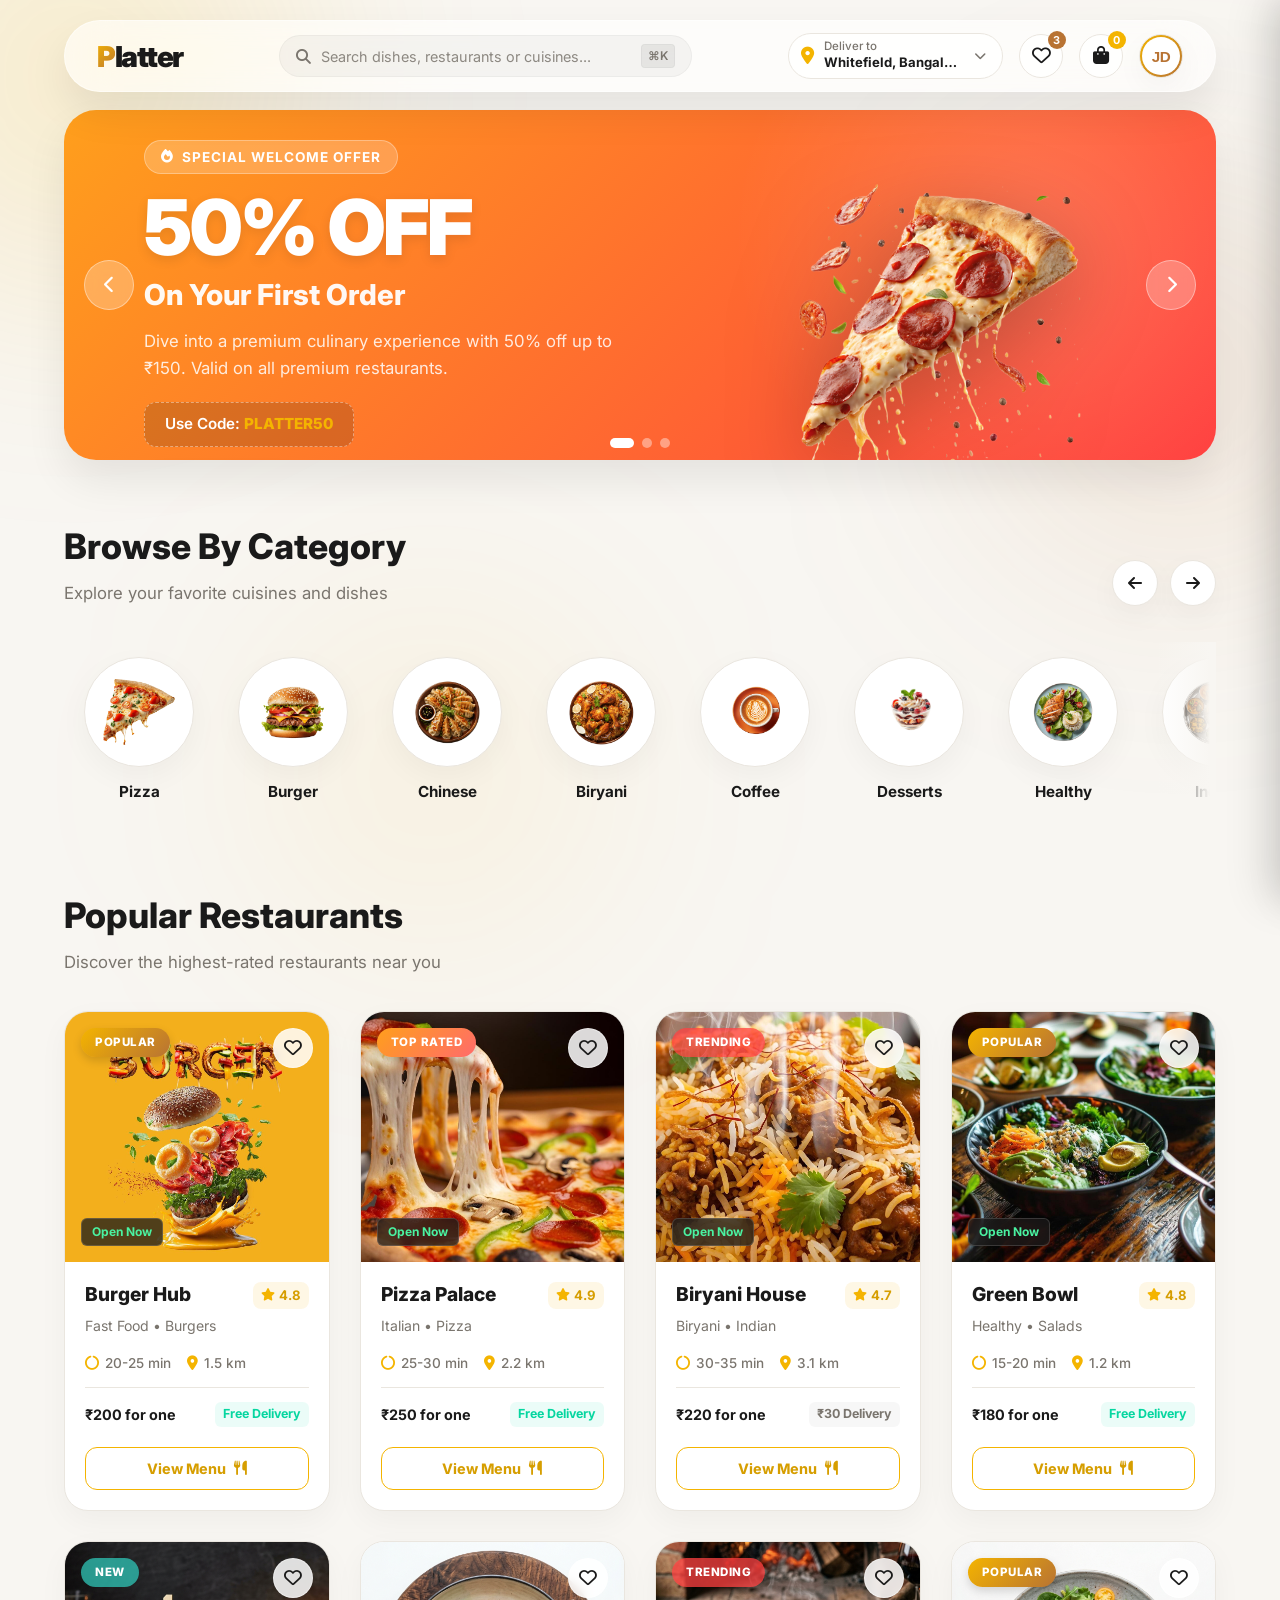
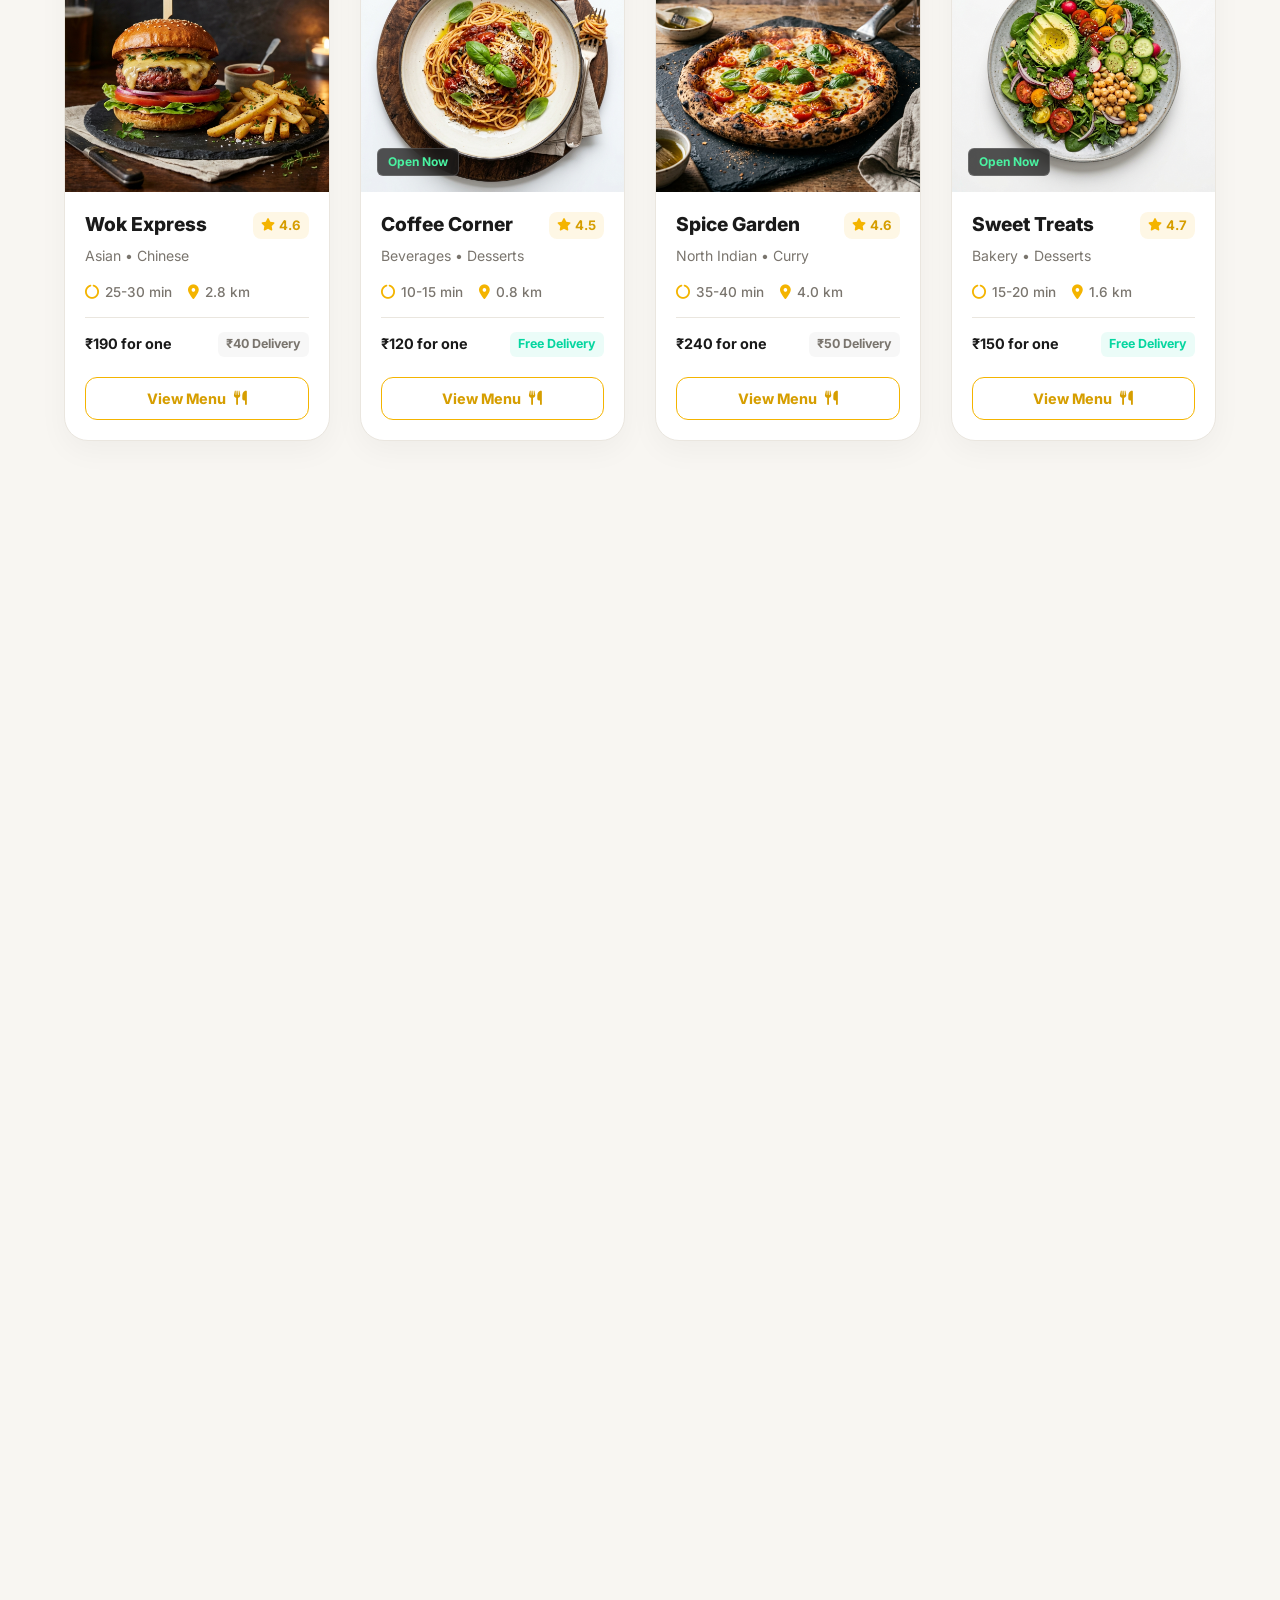
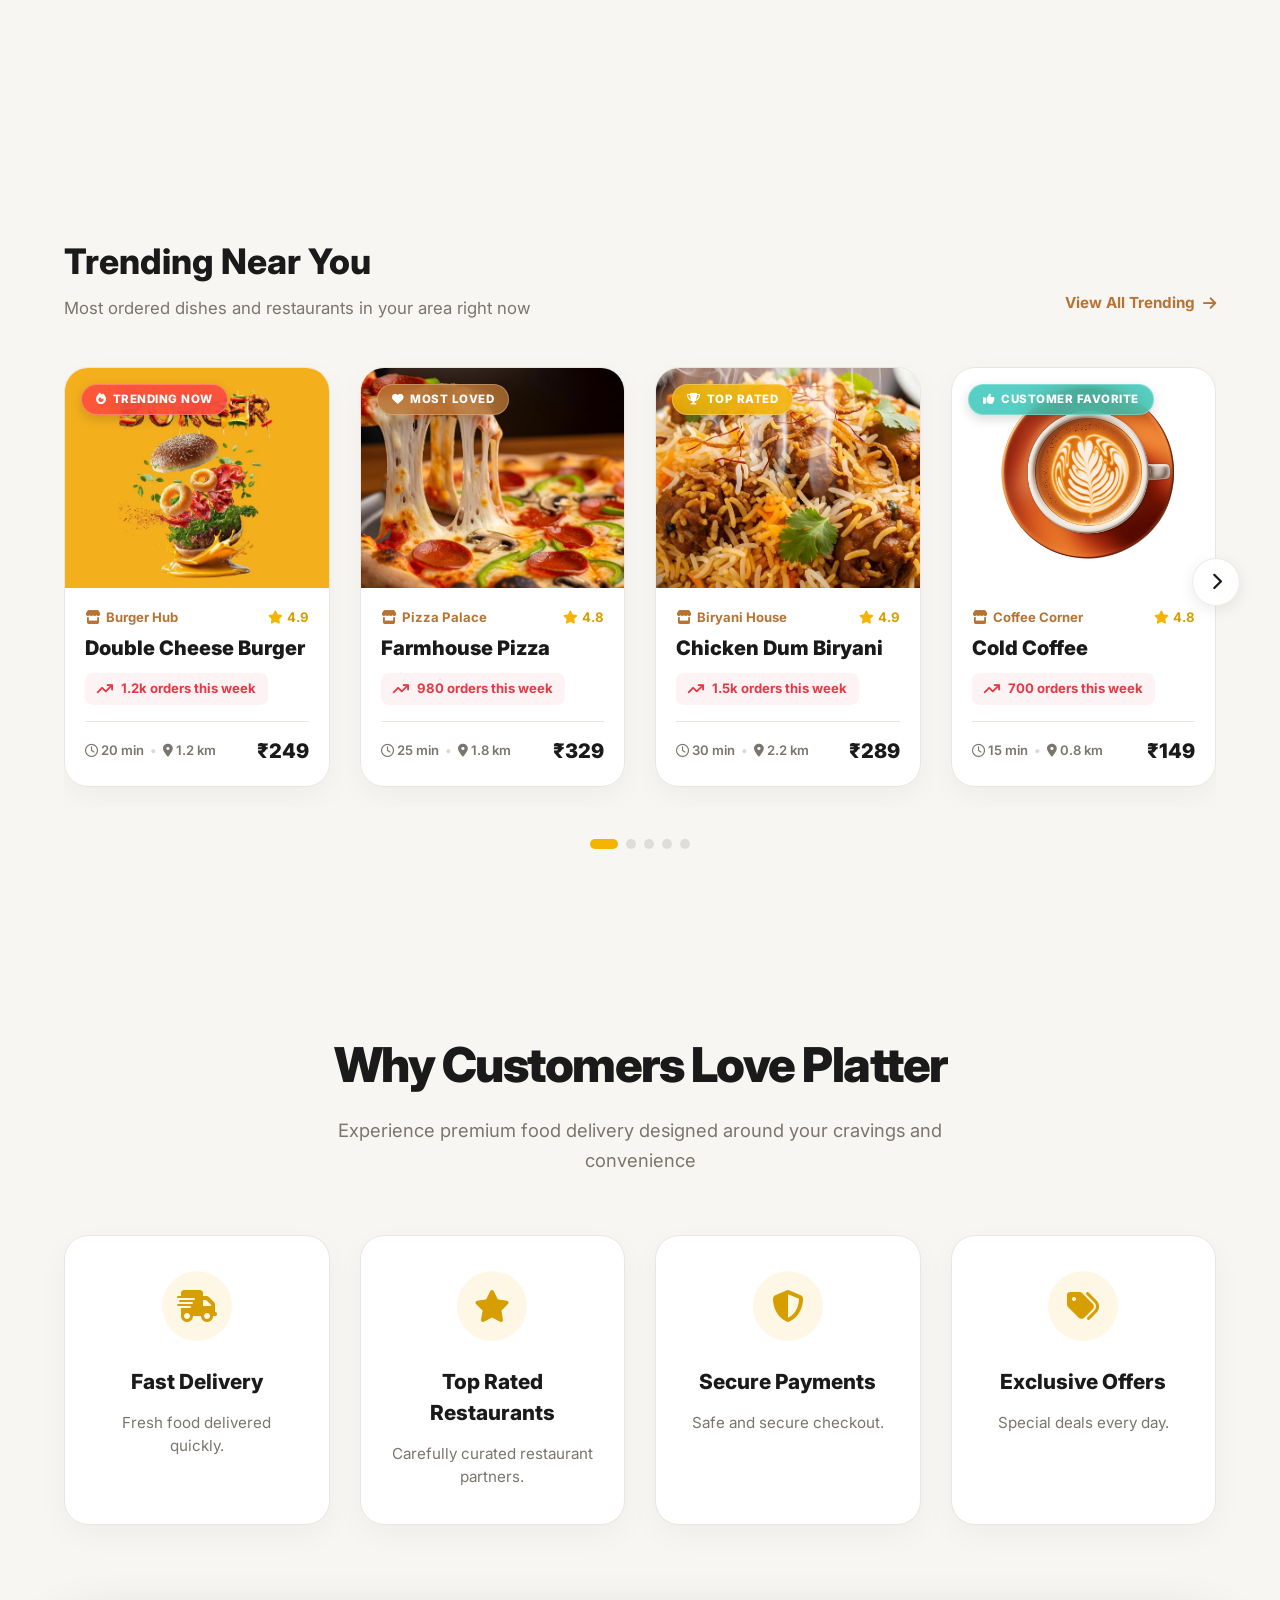
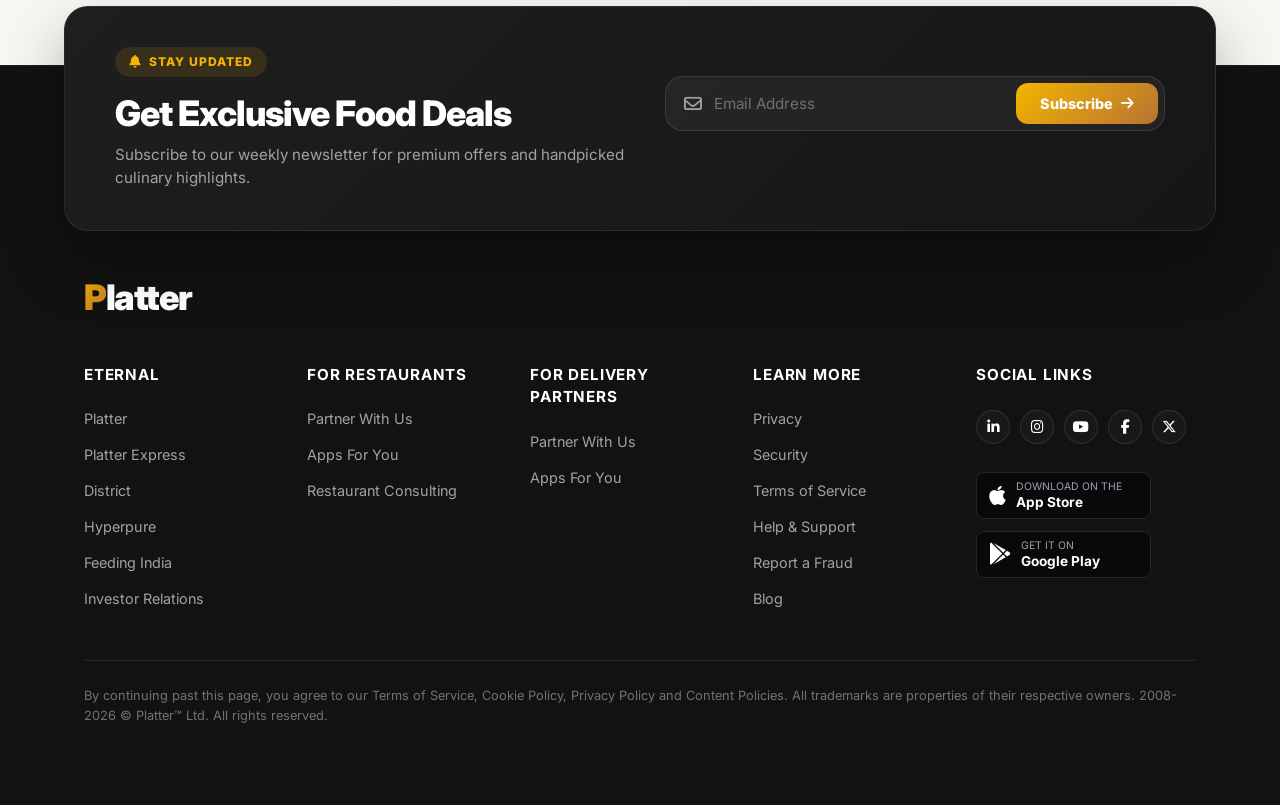
==== commit b7698dca: "feat: add mobile search functionality, persistent floating cart state, and refined navigation intera" ====
--- a/home.html
+++ b/home.html
@@ -76,6 +76,11 @@
                         </button>
                     </div>
                 </div>
+
+                <!-- Mobile Search Icon Button (visible only on mobile) -->
+                <button class="mobile-search-btn" id="mobileSearchBtn" aria-label="Search">
+                    <i class="fa-solid fa-magnifying-glass"></i>
+                </button>
 
                 <!-- Favorites Icon Button -->
                 <a href="#" class="nav-btn-icon" aria-label="Favorites" title="Favorites">
@@ -118,6 +123,23 @@
                     <i class="fa-solid fa-bars-staggered"></i>
                 </button>
             </div>
+
+            <!-- Mobile Expanding Search Bar (renders inside navbar-container) -->
+            <div class="mobile-search-overlay" id="mobileSearchOverlay">
+                <button class="mobile-search-close" id="mobileSearchClose" aria-label="Close search">
+                    <i class="fa-solid fa-arrow-left"></i>
+                </button>
+                <div class="mobile-search-input-wrap">
+                    <i class="fa-solid fa-magnifying-glass"></i>
+                    <input type="text" id="mobileSearchInput"
+                           placeholder="Search dishes, restaurants or cuisines..."
+                           autocomplete="off" autocorrect="off">
+                    <button class="mobile-search-clear" id="mobileSearchClear" aria-label="Clear search">
+                        <i class="fa-solid fa-xmark"></i>
+                    </button>
+                </div>
+            </div>
+
         </div>
     </header>
 
@@ -165,130 +187,12 @@
     </div>
     <div class="drawer-overlay" id="drawerOverlay"></div>
 
-    <!-- WELCOME HERO SECTION -->
-    <main class="hero-section">
-        <div class="hero-container">
-
-            <!-- Left Side - Content & Search -->
-            <div class="hero-left">
-                <!-- Welcome Back Badge -->
-                <div class="welcome-badge">
-                    <i class="fa-solid fa-fire-flame-curved badge-icon"></i>
-                    <span>Welcome back, John!</span>
-                </div>
-
-                <!-- Main Heading -->
-                <h1 class="hero-title">
-                    What would you<br>
-                    like to <span class="gradient-text">eat today?</span>
-                </h1>
-
-                <!-- Supporting Description -->
-                <p class="hero-subtitle">
-                    Order from Bangalore's highest-rated culinary hotspots. Real-time delivery tracking, zero
-                    delivery
-                    fees on your first 3 orders.
-                </p>
-
-                <!-- Premium tabbed search area -->
-                <div class="premium-search-box">
-                    <div class="search-tabs">
-                        <button class="tab-btn active" data-search-mode="restaurants">
-                            <i class="fa-solid fa-store"></i>
-                            <span>Restaurants</span>
-                        </button>
-                        <button class="tab-btn" data-search-mode="dishes">
-                            <i class="fa-solid fa-utensils"></i>
-                            <span>Dishes</span>
-                        </button>
-                        <button class="tab-btn" data-search-mode="cuisines">
-                            <i class="fa-solid fa-bowl-food"></i>
-                            <span>Cuisines</span>
-                        </button>
-                    </div>
-
-                    <div class="search-input-field">
-                        <i class="fa-solid fa-magnifying-glass field-search-icon"></i>
-                        <input type="text" placeholder="Search premium restaurants near you..." id="heroSearchInput"
-                            autocomplete="off">
-                        <button class="search-action-btn" id="heroSearchBtn">
-                            <span>Search</span>
-                            <i class="fa-solid fa-arrow-right"></i>
-                        </button>
-                    </div>
-
-                    <!-- Search Suggestions/Dropdown placeholder -->
-                    <div class="search-suggestions" id="searchSuggestions">
-                        <!-- Filled dynamically by JavaScript -->
-                    </div>
-                </div>
-
-                <!-- Hero Action Buttons -->
-                <div class="hero-actions">
-                    <button class="btn btn-primary" id="exploreBtn">
-                        Explore Now
-                        <div class="btn-glow"></div>
-                    </button>
-                    <button class="btn btn-secondary" id="offersBtn">
-                        View Offers
-                    </button>
-                </div>
-            </div>
-
-            <!-- Right Side - Hero Image & Floating Cards -->
-            <div class="hero-right">
-                <!-- Visual Container -->
-                <div class="hero-visual-wrapper">
-                    <!-- Glow Behind Image -->
-                    <div class="visual-glow"></div>
-
-                    <!-- Large Food Image -->
-                    <img src="images/hero/pizza.png" alt="Delicious Premium Pizza" class="main-food-img"
-                        id="heroFoodImg">
-                </div>
-
-                <!-- Floating Cards -->
-                <!-- Floating Card 1: Rating -->
-                <div class="floating-card float-card-rating">
-                    <div class="card-icon-container rating-icon">
-                        <i class="fa-solid fa-star"></i>
-                    </div>
-                    <div class="card-info">
-                        <strong>4.9 Rating</strong>
-                        <span>Customer Choice</span>
-                    </div>
-                </div>
-
-                <!-- Floating Card 2: Delivery -->
-                <div class="floating-card float-card-delivery">
-                    <div class="card-icon-container delivery-icon">
-                        <i class="fa-solid fa-truck-fast"></i>
-                    </div>
-                    <div class="card-info">
-                        <strong>25 Min</strong>
-                        <span>Average Delivery</span>
-                    </div>
-                </div>
-
-                <!-- Floating Card 3: Restaurants -->
-                <div class="floating-card float-card-restaurants">
-                    <div class="card-icon-container partners-icon">
-                        <i class="fa-solid fa-burger"></i>
-                    </div>
-                    <div class="card-info">
-                        <strong>500+</strong>
-                        <span>Premium Outlets</span>
-                    </div>
-                </div>
-            </div>
-
-        </div>
-    </main>
+
 
     <!-- ==========================================
          SECTION 1: OFFERS SLIDER (PHASE 2)
          ========================================== -->
-    <section class="offers-section scroll-reveal">
+    <section class="offers-section">
         <div class="offers-slider-container">
             <div class="offers-track" id="offersTrack">
 
@@ -1446,78 +1350,94 @@
             </div>
         </div>
         
-        <div class="footer-main-grid">
-            <!-- Brand & Socials Column -->
-            <div class="footer-brand-column">
-                <a href="home.html" class="footer-logo">
-                    <span class="logo-accent">P</span>latter
-                </a>
-                <p class="footer-tagline">Delivering delicious meals from the best restaurants to your doorstep.</p>
-                <div class="footer-social-links">
-                    <a href="#" class="social-icon-btn" aria-label="Instagram">
-                        <i class="fa-brands fa-instagram"></i>
-                    </a>
-                    <a href="#" class="social-icon-btn" aria-label="Facebook">
-                        <i class="fa-brands fa-facebook-f"></i>
-                    </a>
-                    <a href="#" class="social-icon-btn" aria-label="Twitter">
-                        <i class="fa-brands fa-x-twitter"></i>
-                    </a>
-                    <a href="#" class="social-icon-btn" aria-label="LinkedIn">
-                        <i class="fa-brands fa-linkedin-in"></i>
-                    </a>
-                </div>
-            </div>
-            
-            <!-- Company Column -->
-            <div class="footer-links-column">
-                <h4 class="footer-column-title">Company</h4>
-                <ul class="footer-links-list">
-                    <li><a href="#" class="footer-link">About Us</a></li>
-                    <li><a href="#" class="footer-link">Careers</a></li>
-                    <li><a href="#" class="footer-link">Blog</a></li>
-                    <li><a href="#" class="footer-link">Contact</a></li>
-                </ul>
-            </div>
-
-            <!-- Services Column -->
-            <div class="footer-links-column">
-                <h4 class="footer-column-title">Services</h4>
-                <ul class="footer-links-list">
-                    <li><a href="#" class="footer-link">Food Delivery</a></li>
-                    <li><a href="#" class="footer-link">Restaurants</a></li>
-                    <li><a href="#" class="footer-link">Offers</a></li>
-                    <li><a href="#" class="footer-link">Partner Program</a></li>
-                </ul>
-            </div>
-
-            <!-- Support Column -->
-            <div class="footer-links-column">
-                <h4 class="footer-column-title">Support</h4>
-                <ul class="footer-links-list">
-                    <li><a href="#" class="footer-link">Help Center</a></li>
-                    <li><a href="#" class="footer-link">FAQs</a></li>
-                    <li><a href="#" class="footer-link">Track Order</a></li>
-                    <li><a href="#" class="footer-link">Customer Care</a></li>
-                </ul>
-            </div>
-
-            <!-- Legal Column -->
-            <div class="footer-links-column">
-                <h4 class="footer-column-title">Legal</h4>
-                <ul class="footer-links-list">
-                    <li><a href="#" class="footer-link">Privacy Policy</a></li>
-                    <li><a href="#" class="footer-link">Terms of Service</a></li>
-                    <li><a href="#" class="footer-link">Cookie Policy</a></li>
-                </ul>
-            </div>
-        </div>
-        
-        <div class="footer-bottom-bar">
-            <div class="footer-bottom-content">
-                <p class="copyright-text">© 2026 Platter. All Rights Reserved.</p>
-                <p class="credits-text">Made with <i class="fa-solid fa-heart heart-icon" style="color: #FF4B4B; margin: 0 4px;"></i> for food lovers.</p>
-            </div>
+        <div class="footer-container">
+            <!-- Brand & Socials Row -->
+            <div class="footer-brand-row">
+                <a href="home.html" class="footer-logo"><span>P</span>latter</a>
+            </div>
+
+            <!-- Links Grid -->
+            <div class="footer-links-grid">
+                <!-- Eternal Column -->
+                <div class="footer-column">
+                    <h4 class="column-title">Eternal</h4>
+                    <ul class="column-links">
+                        <li><a href="index.html">Platter</a></li>
+                        <li><a href="home.html">Platter Express</a></li>
+                        <li><a href="#">District</a></li>
+                        <li><a href="#">Hyperpure</a></li>
+                        <li><a href="#">Feeding India</a></li>
+                        <li><a href="#">Investor Relations</a></li>
+                    </ul>
+                </div>
+                
+                <!-- For Restaurants Column -->
+                <div class="footer-column">
+                    <h4 class="column-title">For Restaurants</h4>
+                    <ul class="column-links">
+                        <li><a href="#">Partner With Us</a></li>
+                        <li><a href="#">Apps For You</a></li>
+                        <li><a href="#">Restaurant Consulting</a></li>
+                    </ul>
+                </div>
+
+                <!-- For Delivery Partners Column -->
+                <div class="footer-column">
+                    <h4 class="column-title">For Delivery Partners</h4>
+                    <ul class="column-links">
+                        <li><a href="#">Partner With Us</a></li>
+                        <li><a href="#">Apps For You</a></li>
+                    </ul>
+                </div>
+
+                <!-- Learn More Column -->
+                <div class="footer-column">
+                    <h4 class="column-title">Learn More</h4>
+                    <ul class="column-links">
+                        <li><a href="#">Privacy</a></li>
+                        <li><a href="#">Security</a></li>
+                        <li><a href="#">Terms of Service</a></li>
+                        <li><a href="#">Help & Support</a></li>
+                        <li><a href="#">Report a Fraud</a></li>
+                        <li><a href="#">Blog</a></li>
+                    </ul>
+                </div>
+
+                <!-- Social Links Column -->
+                <div class="footer-column social-column">
+                    <h4 class="column-title">Social Links</h4>
+                    <div class="social-icons">
+                        <a href="#" aria-label="LinkedIn"><i class="fa-brands fa-linkedin-in"></i></a>
+                        <a href="#" aria-label="Instagram"><i class="fa-brands fa-instagram"></i></a>
+                        <a href="#" aria-label="YouTube"><i class="fa-brands fa-youtube"></i></a>
+                        <a href="#" aria-label="Facebook"><i class="fa-brands fa-facebook-f"></i></a>
+                        <a href="#" aria-label="Twitter"><i class="fa-brands fa-x-twitter"></i></a>
+                    </div>
+                    <div class="footer-store-buttons">
+                        <a href="#" class="footer-store-btn">
+                            <i class="fa-brands fa-apple"></i>
+                            <div class="btn-text">
+                                <span class="sub">Download on the</span>
+                                <span class="main">App Store</span>
+                            </div>
+                        </a>
+                        <a href="#" class="footer-store-btn">
+                            <i class="fa-brands fa-google-play"></i>
+                            <div class="btn-text">
+                                <span class="sub">GET IT ON</span>
+                                <span class="main">Google Play</span>
+                            </div>
+                        </a>
+                    </div>
+                </div>
+            </div>
+
+            <hr class="footer-divider">
+
+            <!-- Bottom Row -->
+            <p class="footer-bottom-text">
+                By continuing past this page, you agree to our Terms of Service, Cookie Policy, Privacy Policy and Content Policies. All trademarks are properties of their respective owners. 2008-2026 © Platter™ Ltd. All rights reserved.
+            </p>
         </div>
     </footer>
 
@@ -1532,7 +1452,12 @@
                 <i class="fa-solid fa-cart-shopping"></i>
                 <span>Cart</span>
             </div>
-            <span class="floating-cart-badge">3</span>
+            <div class="floating-cart-header-actions" style="display: flex; align-items: center; gap: 10px;">
+                <span class="floating-cart-badge">3</span>
+                <button class="close-floating-cart-btn" aria-label="Close cart" title="Close cart">
+                    <i class="fa-solid fa-xmark"></i>
+                </button>
+            </div>
         </div>
         <div class="floating-cart-body">
             <p class="floating-cart-summary">3 Items Added</p>
--- a/css/home.css
+++ b/css/home.css
@@ -42,6 +42,32 @@
     --radius-card: 24px;
     --radius-pill: 30px;
     --radius-btn: 16px;
+
+    /* Theme-adapting variables */
+    --navbar-border: rgba(255, 255, 255, 0.5);
+    --navbar-scrolled-border: rgba(0, 0, 0, 0.06);
+    --glass-border: rgba(255, 255, 255, 0.6);
+}
+
+@media (prefers-color-scheme: dark) {
+    :root {
+        --background: #0E0D0B;
+        --surface: #1A1815;
+        --surface-rgb: 26, 24, 21;
+        --text: #F5F3EF;
+        --muted: #9D978F;
+        --border: #2C2925;
+
+        /* Gradient & Shadow adaptation */
+        --glass-gradient: linear-gradient(135deg, rgba(26, 24, 21, 0.75), rgba(26, 24, 21, 0.45));
+        --shadow-soft: 0 10px 30px rgba(0, 0, 0, 0.3);
+        --shadow-premium: 0 20px 40px rgba(0, 0, 0, 0.45);
+        --shadow-card: 0 15px 35px rgba(0, 0, 0, 0.35);
+
+        --navbar-border: rgba(255, 255, 255, 0.08);
+        --navbar-scrolled-border: rgba(255, 255, 255, 0.08);
+        --glass-border: rgba(255, 255, 255, 0.08);
+    }
 }
 
 body {
@@ -117,10 +143,10 @@
 }
 
 .navbar-container {
-    background: rgba(255, 255, 255, 0.65);
+    background: rgba(var(--surface-rgb), 0.65);
     backdrop-filter: blur(25px) saturate(160%);
     -webkit-backdrop-filter: blur(25px) saturate(160%);
-    border: 1px solid rgba(255, 255, 255, 0.5);
+    border: 1px solid var(--navbar-border);
     border-radius: var(--radius-round);
     padding: 12px 32px;
     display: flex;
@@ -128,6 +154,8 @@
     align-items: center;
     box-shadow: var(--shadow-premium);
     transition: all 0.4s cubic-bezier(0.16, 1, 0.3, 1);
+    position: relative; /* needed for mobile-search-overlay absolute positioning */
+    overflow: hidden;
 }
 
 /* Sticky Shrink & Style Change on Scroll */
@@ -142,8 +170,8 @@
     border-top: none;
     border-left: none;
     border-right: none;
-    border-bottom: 1px solid rgba(0, 0, 0, 0.06);
-    background: rgba(255, 255, 255, 0.85);
+    border-bottom: 1px solid var(--navbar-scrolled-border);
+    background: rgba(var(--surface-rgb), 0.85);
     padding: 10px 48px;
     box-shadow: 0 10px 30px rgba(0, 0, 0, 0.05);
 }
@@ -229,7 +257,7 @@
     align-items: center;
     gap: 10px;
     padding: 6px 16px 6px 12px;
-    background: rgba(255, 255, 255, 0.8);
+    background: rgba(var(--surface-rgb), 0.8);
     border: 1px solid var(--border);
     border-radius: var(--radius-pill);
     cursor: pointer;
@@ -240,7 +268,7 @@
 
 .location-selector:hover {
     border-color: var(--primary);
-    background: #FFF;
+    background: var(--surface);
     box-shadow: var(--shadow-soft);
 }
 
@@ -394,7 +422,7 @@
     display: flex;
     align-items: center;
     justify-content: center;
-    background: rgba(255, 255, 255, 0.8);
+    background: rgba(var(--surface-rgb), 0.8);
     border: 1px solid var(--border);
     border-radius: 50%;
     color: var(--text);
@@ -405,7 +433,7 @@
 
 .nav-btn-icon:hover {
     border-color: var(--primary);
-    background: #FFF;
+    background: var(--surface);
     color: var(--primary);
     transform: translateY(-2px);
 }
@@ -553,7 +581,7 @@
     height: 44px;
     align-items: center;
     justify-content: center;
-    background: rgba(255, 255, 255, 0.8);
+    background: rgba(var(--surface-rgb), 0.8);
     border: 1px solid var(--border);
     border-radius: 50%;
     color: var(--text);
@@ -564,9 +592,161 @@
 
 .hamburger-btn:hover {
     border-color: var(--primary);
-    background: #FFF;
+    background: var(--surface);
     color: var(--primary);
 }
+
+/* ==========================================================================
+   MOBILE SEARCH BUTTON + EXPANDING OVERLAY
+   ========================================================================== */
+
+/* Icon button — hidden on desktop, shown on mobile via media query */
+.mobile-search-btn {
+    display: none;
+    width: 38px;
+    height: 38px;
+    align-items: center;
+    justify-content: center;
+    background: rgba(var(--surface-rgb), 0.8);
+    border: 1px solid var(--border);
+    border-radius: 50%;
+    color: var(--text);
+    font-size: 1rem;
+    cursor: pointer;
+    transition: all 0.25s ease;
+    flex-shrink: 0;
+}
+
+.mobile-search-btn:hover,
+.mobile-search-btn:active {
+    border-color: var(--primary);
+    color: var(--primary);
+    background: var(--surface);
+}
+
+/* Expanding overlay — anchored LEFT, expands over the logo (Platter) area */
+.mobile-search-overlay {
+    position: absolute;
+    top: 0;
+    left: 0;
+    bottom: 0;
+    width: 0;
+    display: flex;
+    align-items: center;
+    flex-direction: row-reverse; /* close btn on right, input fills left */
+    gap: 10px;
+    background: rgba(var(--surface-rgb), 0.98);
+    backdrop-filter: blur(20px);
+    -webkit-backdrop-filter: blur(20px);
+    border-radius: inherit;
+    padding: 0;
+    overflow: hidden;
+    opacity: 0;
+    pointer-events: none;
+    transition:
+        width 0.38s cubic-bezier(0.16, 1, 0.3, 1),
+        opacity 0.28s ease,
+        padding 0.38s ease;
+    z-index: 10;
+}
+
+/* Active / open state — expands to 70% of container from the left */
+.mobile-search-overlay.is-open {
+    width: 70%;
+    opacity: 1;
+    pointer-events: auto;
+    padding: 0 12px;
+}
+
+/* Back arrow button */
+.mobile-search-close {
+    flex-shrink: 0;
+    width: 34px;
+    height: 34px;
+    display: flex;
+    align-items: center;
+    justify-content: center;
+    background: none;
+    border: none;
+    color: var(--muted);
+    font-size: 1rem;
+    cursor: pointer;
+    border-radius: 50%;
+    transition: color 0.2s ease, background 0.2s ease;
+}
+
+.mobile-search-close:hover {
+    color: var(--text);
+    background: rgba(var(--primary-rgb), 0.08);
+}
+
+/* Input wrapper */
+.mobile-search-input-wrap {
+    flex: 1;
+    display: flex;
+    align-items: center;
+    gap: 8px;
+    background: rgba(var(--primary-rgb), 0.06);
+    border: 1.5px solid transparent;
+    border-radius: 14px;
+    padding: 8px 12px;
+    transition: border-color 0.25s ease, background 0.25s ease;
+    min-width: 0;
+}
+
+.mobile-search-input-wrap:focus-within {
+    background: var(--surface);
+    border-color: rgba(var(--primary-rgb), 0.45);
+    box-shadow: 0 0 0 3px rgba(var(--primary-rgb), 0.1);
+}
+
+.mobile-search-input-wrap i {
+    color: var(--muted);
+    font-size: 0.85rem;
+    flex-shrink: 0;
+}
+
+.mobile-search-input-wrap input {
+    flex: 1;
+    border: none;
+    outline: none;
+    background: transparent;
+    font-family: inherit;
+    font-size: 0.9rem;
+    color: var(--text);
+    min-width: 0;
+}
+
+.mobile-search-input-wrap input::placeholder {
+    color: var(--muted);
+    font-size: 0.85rem;
+}
+
+/* Clear X button */
+.mobile-search-clear {
+    flex-shrink: 0;
+    width: 22px;
+    height: 22px;
+    display: none; /* shown via JS when input has value */
+    align-items: center;
+    justify-content: center;
+    background: var(--muted);
+    border: none;
+    border-radius: 50%;
+    color: white;
+    font-size: 0.65rem;
+    cursor: pointer;
+    transition: background 0.2s ease;
+}
+
+.mobile-search-clear.visible {
+    display: flex;
+}
+
+.mobile-search-clear:hover {
+    background: var(--text);
+}
+
 
 /* --------------------------------------------------------------------------
    4. MOBILE SIDE DRAWER
@@ -1127,10 +1307,10 @@
     align-items: center;
     gap: 12px;
     padding: 12px 20px;
-    background: rgba(255, 255, 255, 0.72);
+    background: rgba(var(--surface-rgb), 0.72);
     backdrop-filter: blur(12px);
     -webkit-backdrop-filter: blur(12px);
-    border: 1px solid rgba(255, 255, 255, 0.6);
+    border: 1px solid var(--glass-border);
     border-radius: 18px;
     box-shadow: var(--shadow-premium);
     z-index: 5;
@@ -1140,7 +1320,7 @@
 .floating-card:hover {
     transform: scale(1.05) translateY(-5px) !important;
     box-shadow: 0 25px 50px rgba(0, 0, 0, 0.12);
-    background: rgba(255, 255, 255, 0.9);
+    background: rgba(var(--surface-rgb), 0.9);
 }
 
 .card-icon-container {
@@ -1277,6 +1457,11 @@
         display: flex;
     }
 
+    /* Show mobile search icon */
+    .mobile-search-btn {
+        display: flex;
+    }
+
     .hero-container {
         grid-template-columns: 1fr;
         gap: 60px;
@@ -1364,6 +1549,13 @@
         font-size: 1rem;
     }
 
+    /* Mobile search button smaller on tiny screens */
+    .mobile-search-btn {
+        width: 34px;
+        height: 34px;
+        font-size: 0.9rem;
+    }
+
     .hero-section {
         padding-top: 100px;
         padding-bottom: 40px;
@@ -1487,7 +1679,7 @@
    OFFERS SLIDER STYLE (PHASE 2)
    ========================================================================== */
 .offers-section {
-    padding: 60px 0;
+    padding: 110px 0 30px;
     width: 90%;
     max-width: 1400px;
     margin: 0 auto;
@@ -1496,7 +1688,7 @@
 .offers-slider-container {
     position: relative;
     width: 100%;
-    height: 380px;
+    height: 350px;
     border-radius: 32px;
     overflow: hidden;
     box-shadow: var(--shadow-premium);
@@ -1533,7 +1725,7 @@
     display: grid;
     grid-template-columns: 1.2fr 0.8fr;
     align-items: center;
-    padding: 40px 80px;
+    padding: 30px 80px;
     position: relative;
     overflow: hidden;
 }
@@ -1578,7 +1770,7 @@
     font-weight: 700;
     text-transform: uppercase;
     letter-spacing: 1px;
-    margin-bottom: 20px;
+    margin-bottom: 16px;
 }
 
 .offer-title-main {
@@ -1586,21 +1778,21 @@
     font-weight: 900;
     line-height: 1;
     letter-spacing: -2px;
-    margin-bottom: 8px;
+    margin-bottom: 6px;
     text-shadow: 0 4px 12px rgba(0, 0, 0, 0.1);
 }
 
 .offer-subtitle-main {
     font-size: 1.8rem;
     font-weight: 800;
-    margin-bottom: 16px;
+    margin-bottom: 12px;
     opacity: 0.95;
 }
 
 .offer-description-main {
     font-size: 1.05rem;
     line-height: 1.6;
-    margin-bottom: 24px;
+    margin-bottom: 20px;
     max-width: 500px;
     opacity: 0.85;
 }
@@ -1612,7 +1804,7 @@
     border-radius: 12px;
     font-size: 0.95rem;
     font-weight: 600;
-    margin-bottom: 24px;
+    margin-bottom: 20px;
 }
 
 .offer-coupon-code strong {
@@ -1723,7 +1915,7 @@
 /* Pagination Dots */
 .offer-pagination-dots {
     position: absolute;
-    bottom: 24px;
+    bottom: 12px;
     left: 50%;
     transform: translateX(-50%);
     display: flex;
@@ -1750,7 +1942,7 @@
    FOOD CATEGORIES STYLE (PHASE 2)
    ========================================================================== */
 .categories-section {
-    padding: 60px 0 80px;
+    padding: 30px 0 40px;
     width: 90%;
     max-width: 1400px;
     margin: 0 auto;
@@ -1960,6 +2152,11 @@
 }
 
 @media (max-width: 768px) {
+    .offers-section {
+        padding: 95px 0 30px;
+        width: 94%;
+    }
+
     .offers-slider-container {
         height: auto;
     }
@@ -2037,10 +2234,107 @@
 }
 
 /* ==========================================================================
+   OFFERS SLIDER — SMALL MOBILE (≤480px)
+   ========================================================================== */
+@media (max-width: 480px) {
+    /* On small mobile, reduce the scroll-reveal slide distance
+       so sections near the top don't overshoot and miss the observer */
+    .scroll-reveal {
+        transform: translateY(16px);
+    }
+
+    .offers-section {
+        padding: 80px 0 20px;
+        width: 94%;
+    }
+
+    .offers-slider-container {
+        height: auto;
+        border-radius: 24px;
+    }
+
+    .offer-card-bg {
+        grid-template-columns: 1fr;
+        padding: 28px 22px 24px;
+        text-align: center;
+        gap: 0;
+    }
+
+    .offer-card-content {
+        align-items: center;
+        order: 2;
+    }
+
+    .offer-card-graphic {
+        order: 1;
+        margin-bottom: 12px;
+        height: 140px;
+        display: flex;
+        align-items: center;
+        justify-content: center;
+    }
+
+    .offer-graphic-img {
+        max-width: 130px;
+        max-height: 130px;
+    }
+
+    .offer-badge-pill {
+        font-size: 0.75rem;
+        padding: 5px 12px;
+        margin-bottom: 10px;
+    }
+
+    .offer-title-main {
+        font-size: 2.8rem;
+        letter-spacing: -1px;
+        margin-bottom: 4px;
+    }
+
+    .offer-subtitle-main {
+        font-size: 1.25rem;
+        margin-bottom: 8px;
+    }
+
+    .offer-description-main {
+        font-size: 0.9rem;
+        line-height: 1.55;
+        margin-bottom: 14px;
+    }
+
+    .offer-coupon-code {
+        font-size: 0.85rem;
+        padding: 8px 14px;
+        margin-bottom: 14px;
+    }
+
+    .offer-action-btn {
+        padding: 12px 24px;
+        font-size: 0.9rem;
+        border-radius: 12px;
+    }
+
+    .offer-nav-btn {
+        width: 34px;
+        height: 34px;
+        font-size: 0.85rem;
+    }
+
+    .offer-nav-btn.prev-btn { left: 8px; }
+    .offer-nav-btn.next-btn { right: 8px; }
+
+    .offer-progress-dots {
+        bottom: 10px;
+        gap: 6px;
+    }
+}
+
+
+/* ==========================================================================
    POPULAR RESTAURANTS STYLE (PHASE 3)
    ========================================================================== */
 .restaurants-section {
-    padding: 60px 0 80px;
+    padding: 30px 0 40px;
     width: 90%;
     max-width: 1400px;
     margin: 0 auto;
@@ -2378,7 +2672,7 @@
    RECOMMENDED DISHES STYLE (PHASE 4)
    ========================================================================== */
 .dishes-section {
-    padding: 60px 0 80px;
+    padding: 30px 0 40px;
     width: 90%;
     max-width: 1400px;
     margin: 0 auto;
@@ -3049,7 +3343,7 @@
     width: 48px;
     height: 48px;
     border-radius: 50%;
-    background: rgba(255, 255, 255, 0.9);
+    background: rgba(var(--surface-rgb), 0.9);
     backdrop-filter: blur(8px);
     -webkit-backdrop-filter: blur(8px);
     border: 1px solid rgba(0, 0, 0, 0.08);
@@ -3065,7 +3359,7 @@
 }
 
 .trending-nav-btn:hover:not(:disabled) {
-    background: white;
+    background: var(--surface);
     transform: translateY(-50%) scale(1.1);
     box-shadow: 0 6px 20px rgba(0, 0, 0, 0.12);
     color: var(--primary-dark);
@@ -3163,10 +3457,10 @@
     bottom: 30px;
     right: 30px;
     width: 320px;
-    background: rgba(255, 255, 255, 0.85);
+    background: rgba(var(--surface-rgb), 0.85);
     backdrop-filter: blur(20px);
     -webkit-backdrop-filter: blur(20px);
-    border: 1px solid rgba(255, 255, 255, 0.5);
+    border: 1px solid var(--navbar-border);
     border-radius: 24px;
     box-shadow: 0 20px 50px rgba(0, 0, 0, 0.12);
     z-index: 2000;
@@ -3214,6 +3508,27 @@
     padding: 4px 10px;
     border-radius: 20px;
     box-shadow: 0 3px 8px rgba(184, 115, 51, 0.25);
+}
+
+.close-floating-cart-btn {
+    background: none;
+    border: none;
+    cursor: pointer;
+    font-size: 1.15rem;
+    color: var(--muted);
+    padding: 4px;
+    display: flex;
+    align-items: center;
+    justify-content: center;
+    border-radius: 50%;
+    transition: all 0.2s ease;
+    width: 28px;
+    height: 28px;
+}
+
+.close-floating-cart-btn:hover {
+    background: rgba(0, 0, 0, 0.05);
+    color: var(--text);
 }
 
 .floating-cart-body {
@@ -3343,7 +3658,7 @@
     bottom: 0;
     left: 0;
     width: 100%;
-    background: rgba(255, 255, 255, 0.95);
+    background: rgba(var(--surface-rgb), 0.95);
     backdrop-filter: blur(15px);
     -webkit-backdrop-filter: blur(15px);
     border-top: 1px solid var(--border);
@@ -3636,7 +3951,7 @@
 }
 
 .coupon-chip {
-    background: white;
+    background: var(--surface);
     border: 1px solid var(--border);
     border-radius: 20px;
     padding: 6px 12px;
@@ -3723,7 +4038,7 @@
     display: flex;
     flex-direction: column;
     gap: 12px;
-    background: white;
+    background: var(--surface);
 }
 
 .checkout-action-btn {
@@ -3824,7 +4139,7 @@
     left: 0;
     width: 100%;
     height: 100%;
-    background: white;
+    background: var(--surface);
     z-index: 10;
     padding: 40px 30px;
     display: flex;
@@ -3917,4 +4232,1257 @@
 
 .cart-pulse-animation {
     animation: pulseCart 0.6s ease;
+}
+
+/* ==========================================================================
+   PARTNER & DOWNLOAD APP SECTIONS (PORTED FOR HOME PAGE)
+   ========================================================================== */
+
+/* --- 1. BECOME A PARTNER SECTION --- */
+.partner-section {
+    padding: 60px 0;
+    width: 90%;
+    max-width: 1400px;
+    margin: 70px auto 30px;
+    background: var(--surface);
+    border-radius: 24px;
+    box-shadow: 0 20px 40px rgba(0, 0, 0, 0.08);
+    border: 1px solid var(--border);
+    position: relative;
+    overflow: hidden;
+}
+
+.partner-container {
+    display: grid;
+    grid-template-columns: 1.1fr 0.9fr;
+    gap: 70px;
+    align-items: center;
+    padding: 0 60px;
+}
+
+.partner-content {
+    display: flex;
+    flex-direction: column;
+    align-items: flex-start;
+}
+
+.partner-tag {
+    display: inline-flex;
+    align-items: center;
+    background: rgba(184, 115, 51, 0.1);
+    color: var(--secondary);
+    padding: 6px 16px;
+    border-radius: 30px;
+    font-size: 0.8rem;
+    font-weight: 800;
+    text-transform: uppercase;
+    letter-spacing: 1.5px;
+    margin-bottom: 20px;
+}
+
+.partner-heading {
+    font-size: 3rem;
+    font-weight: 850;
+    line-height: 1.15;
+    color: var(--text);
+    margin-bottom: 20px;
+    letter-spacing: -1.5px;
+}
+
+.partner-description {
+    font-size: 1.1rem;
+    line-height: 1.65;
+    color: var(--muted);
+    margin-bottom: 35px;
+    max-width: 550px;
+}
+
+.partner-actions {
+    display: flex;
+    gap: 20px;
+    margin-bottom: 45px;
+    width: 100%;
+}
+
+.partner-btn {
+    display: inline-flex;
+    align-items: center;
+    justify-content: center;
+    gap: 10px;
+    padding: 16px 28px;
+    border-radius: 16px;
+    font-size: 0.95rem;
+    font-weight: 800;
+    text-decoration: none;
+    transition: all 0.3s cubic-bezier(0.16, 1, 0.3, 1);
+}
+
+.partner-btn i {
+    font-size: 1.05rem;
+}
+
+.partner-btn-primary {
+    background: linear-gradient(135deg, var(--primary), var(--secondary));
+    color: white;
+    box-shadow: 0 10px 20px rgba(244, 180, 0, 0.25);
+}
+
+.partner-btn-primary:hover {
+    transform: translateY(-4px);
+    box-shadow: 0 15px 30px rgba(244, 180, 0, 0.4);
+}
+
+.partner-btn-secondary {
+    background: var(--surface);
+    border: 1.5px solid var(--border);
+    color: var(--text);
+    box-shadow: var(--shadow);
+}
+
+.partner-btn-secondary:hover {
+    transform: translateY(-4px);
+    border-color: var(--secondary);
+    color: var(--secondary);
+    box-shadow: 0 12px 24px rgba(184, 115, 51, 0.15);
+}
+
+/* Stats Cards */
+.partner-stats-grid {
+    display: grid;
+    grid-template-columns: repeat(2, 1fr);
+    gap: 20px;
+    width: 100%;
+    max-width: 600px;
+}
+
+.stat-card {
+    background: rgba(248, 246, 242, 0.45);
+    border: 1px solid var(--border);
+    border-radius: 20px;
+    padding: 24px;
+    transition: all 0.3s cubic-bezier(0.16, 1, 0.3, 1);
+    display: flex;
+    flex-direction: column;
+    align-items: flex-start;
+}
+
+.stat-card:hover {
+    transform: translateY(-3px);
+    border-color: var(--primary);
+    background: var(--surface);
+    box-shadow: var(--shadow);
+}
+
+.stat-icon-wrapper {
+    width: 46px;
+    height: 46px;
+    border-radius: 12px;
+    background: rgba(244, 180, 0, 0.1);
+    color: #D69E00;
+    display: flex;
+    align-items: center;
+    justify-content: center;
+    font-size: 1.15rem;
+    margin-bottom: 14px;
+}
+
+.stat-card:nth-child(even) .stat-icon-wrapper {
+    background: rgba(184, 115, 51, 0.1);
+    color: var(--secondary);
+}
+
+.stat-num {
+    font-size: 2.1rem;
+    font-weight: 850;
+    color: var(--text);
+    letter-spacing: -0.5px;
+    margin-bottom: 4px;
+    line-height: 1.1;
+}
+
+.stat-label {
+    font-size: 0.9rem;
+    font-weight: 600;
+    color: var(--muted);
+}
+
+/* Partner Illustration */
+.partner-illustration {
+    position: relative;
+    width: 100%;
+    height: 500px;
+    display: flex;
+    align-items: center;
+    justify-content: center;
+}
+
+.illustration-bg-glow {
+    position: absolute;
+    width: 450px;
+    height: 450px;
+    background: radial-gradient(circle, rgba(244, 180, 0, 0.15) 0%, rgba(184, 115, 51, 0) 70%);
+    border-radius: 50%;
+    pointer-events: none;
+    z-index: 1;
+}
+
+.partner-image-wrapper {
+    position: relative;
+    z-index: 2;
+}
+
+.rider-img {
+    max-height: 420px;
+    width: auto;
+    object-fit: contain;
+    filter: drop-shadow(0 25px 45px rgba(0, 0, 0, 0.12));
+    transition: transform 0.5s cubic-bezier(0.16, 1, 0.3, 1);
+}
+
+.rider-img:hover {
+    transform: scale(1.03) rotate(1deg);
+}
+
+/* Partner Floating Cards */
+.partner-float-card {
+    position: absolute;
+    display: flex;
+    align-items: center;
+    gap: 14px;
+    background: rgba(var(--surface-rgb), 0.85);
+    border: 1px solid var(--glass-border);
+    backdrop-filter: blur(12px);
+    -webkit-backdrop-filter: blur(12px);
+    padding: 16px 22px;
+    border-radius: 20px;
+    box-shadow: 0 15px 35px rgba(0, 0, 0, 0.08);
+    z-index: 3;
+    transition: all 0.3s ease;
+}
+
+.partner-float-card:hover {
+    transform: translateY(-5px) scale(1.02);
+    background: var(--surface);
+}
+
+.float-merchant {
+    top: 15%;
+    left: -5%;
+    animation: floatAnimation 6s ease-in-out infinite;
+}
+
+.float-earnings {
+    bottom: 15%;
+    right: -5%;
+    animation: floatAnimation 6s ease-in-out infinite 3s;
+}
+
+.float-icon-circle {
+    width: 40px;
+    height: 40px;
+    border-radius: 50%;
+    background: linear-gradient(135deg, var(--primary), var(--secondary));
+    color: white;
+    display: flex;
+    align-items: center;
+    justify-content: center;
+    font-size: 1rem;
+}
+
+.partner-float-card strong {
+    font-size: 0.92rem;
+    font-weight: 800;
+    color: var(--text);
+    display: block;
+    margin-bottom: 2px;
+}
+
+.partner-float-card span {
+    font-size: 0.76rem;
+    color: var(--muted);
+    display: block;
+    font-weight: 500;
+}
+
+
+/* --- 2. DOWNLOAD APP SECTION --- */
+.download-section {
+    padding: 60px 0 70px;
+    width: 90%;
+    max-width: 1400px;
+    margin: 0 auto;
+    position: relative;
+}
+
+.download-container {
+    display: grid;
+    grid-template-columns: 1fr 1fr;
+    gap: 80px;
+    align-items: center;
+}
+
+.download-content {
+    display: flex;
+    flex-direction: column;
+    align-items: flex-start;
+}
+
+.download-tag {
+    display: inline-flex;
+    align-items: center;
+    background: rgba(244, 180, 0, 0.1);
+    color: #D69E00;
+    padding: 6px 16px;
+    border-radius: 30px;
+    font-size: 0.8rem;
+    font-weight: 800;
+    text-transform: uppercase;
+    letter-spacing: 1.5px;
+    margin-bottom: 20px;
+}
+
+.download-heading {
+    font-size: 3rem;
+    font-weight: 850;
+    line-height: 1.15;
+    color: var(--text);
+    margin-bottom: 20px;
+    letter-spacing: -1.5px;
+}
+
+.download-description {
+    font-size: 1.15rem;
+    line-height: 1.7;
+    color: var(--muted);
+    margin-bottom: 35px;
+}
+
+.download-features-grid {
+    display: grid;
+    grid-template-columns: repeat(2, 1fr);
+    gap: 20px 30px;
+    margin-bottom: 45px;
+    width: 100%;
+}
+
+.feature-item {
+    display: flex;
+    align-items: center;
+    gap: 12px;
+    font-size: 1rem;
+    font-weight: 650;
+    color: var(--text);
+}
+
+.feature-check {
+    color: var(--primary);
+    font-size: 1.25rem;
+}
+
+.store-buttons-container {
+    display: flex;
+    gap: 18px;
+    width: 100%;
+}
+
+.store-btn {
+    display: flex;
+    align-items: center;
+    gap: 14px;
+    background: #121212;
+    color: white;
+    padding: 14px 24px;
+    border-radius: 16px;
+    text-decoration: none;
+    border: 1px solid rgba(255, 255, 255, 0.08);
+    transition: all 0.3s cubic-bezier(0.16, 1, 0.3, 1);
+    box-shadow: 0 10px 20px rgba(0, 0, 0, 0.12);
+}
+
+.store-btn:hover {
+    transform: translateY(-4px);
+    background: #000;
+    border-color: var(--primary);
+    box-shadow: 0 15px 30px rgba(244, 180, 0, 0.18);
+}
+
+.store-icon {
+    font-size: 2rem;
+    color: white;
+}
+
+.store-btn-text {
+    display: flex;
+    flex-direction: column;
+    align-items: flex-start;
+}
+
+.store-subtext {
+    font-size: 0.68rem;
+    text-transform: uppercase;
+    opacity: 0.65;
+    letter-spacing: 0.8px;
+    font-weight: 600;
+}
+
+.store-maintext {
+    font-size: 1rem;
+    font-weight: 800;
+    letter-spacing: -0.2px;
+}
+
+/* Phone Mockup */
+.download-mockup-area {
+    position: relative;
+    width: 100%;
+    height: 550px;
+    display: flex;
+    align-items: center;
+    justify-content: center;
+}
+
+.mockup-glow {
+    position: absolute;
+    width: 480px;
+    height: 480px;
+    background: radial-gradient(circle, rgba(184, 115, 51, 0.12) 0%, rgba(244, 180, 0, 0) 70%);
+    border-radius: 50%;
+    pointer-events: none;
+    z-index: 1;
+}
+
+.iphone-mockup {
+    width: 260px;
+    height: 520px;
+    border-radius: 44px;
+    border: 10px solid #1A1A1A;
+    background: #000;
+    position: relative;
+    box-shadow: 0 30px 60px rgba(0, 0, 0, 0.18);
+    overflow: hidden;
+    z-index: 2;
+    transition: transform 0.5s cubic-bezier(0.16, 1, 0.3, 1);
+}
+
+.iphone-mockup:hover {
+    transform: scale(1.03) rotate(-1deg);
+}
+
+.iphone-notch {
+    width: 110px;
+    height: 22px;
+    background: #1A1A1A;
+    border-bottom-left-radius: 14px;
+    border-bottom-right-radius: 14px;
+    position: absolute;
+    top: 0;
+    left: 50%;
+    transform: translateX(-50%);
+    z-index: 10;
+}
+
+.iphone-screen {
+    width: 100%;
+    height: 100%;
+    background: var(--background);
+    border-radius: 34px;
+    overflow: hidden;
+    padding: 28px 14px 14px;
+    display: flex;
+    flex-direction: column;
+    justify-content: space-between;
+    position: relative;
+    user-select: none;
+}
+
+.iphone-app-header {
+    display: flex;
+    justify-content: space-between;
+    align-items: center;
+    margin-bottom: 14px;
+}
+
+.iphone-app-header .app-logo {
+    font-size: 1.15rem;
+    font-weight: 900;
+    color: var(--text);
+}
+
+.iphone-app-header .app-logo span {
+    color: var(--primary);
+}
+
+.iphone-app-header .app-notification-icon {
+    font-size: 0.95rem;
+    color: var(--muted);
+}
+
+.iphone-app-search {
+    display: flex;
+    align-items: center;
+    gap: 8px;
+    background: var(--surface);
+    border: 1px solid var(--border);
+    border-radius: 30px;
+    padding: 7px 12px;
+    margin-bottom: 14px;
+}
+
+.iphone-app-search i {
+    font-size: 0.78rem;
+    color: var(--muted);
+}
+
+.search-placeholder {
+    font-size: 0.72rem;
+    color: var(--muted);
+    font-weight: 500;
+}
+
+.iphone-app-banner {
+    background: linear-gradient(135deg, var(--primary), var(--secondary));
+    border-radius: 16px;
+    padding: 14px;
+    display: flex;
+    align-items: center;
+    justify-content: space-between;
+    position: relative;
+    overflow: hidden;
+    height: 85px;
+    margin-bottom: 16px;
+}
+
+.iphone-app-banner .banner-text {
+    display: flex;
+    flex-direction: column;
+    color: white;
+    z-index: 3;
+}
+
+.iphone-app-banner .banner-text strong {
+    font-size: 0.8rem;
+    font-weight: 850;
+    margin-bottom: 2px;
+}
+
+.iphone-app-banner .banner-text span {
+    font-size: 0.65rem;
+    opacity: 0.9;
+    font-weight: 600;
+}
+
+.app-banner-img {
+    height: 70px;
+    width: auto;
+    object-fit: contain;
+    position: absolute;
+    right: -5px;
+    bottom: -5px;
+    z-index: 2;
+}
+
+.iphone-app-categories {
+    display: flex;
+    flex-direction: column;
+    gap: 8px;
+    flex-grow: 1;
+}
+
+.iphone-app-categories .section-title {
+    font-size: 0.75rem;
+    font-weight: 800;
+    color: var(--text);
+    text-align: left;
+}
+
+.app-categories-row {
+    display: flex;
+    gap: 8px;
+    justify-content: space-between;
+}
+
+.app-category-item {
+    display: flex;
+    flex-direction: column;
+    align-items: center;
+    gap: 4px;
+}
+
+.app-category-circle {
+    width: 44px;
+    height: 44px;
+    border-radius: 50%;
+    background: var(--surface);
+    border: 1px solid var(--border);
+    display: flex;
+    align-items: center;
+    justify-content: center;
+    padding: 8px;
+    box-shadow: var(--shadow);
+}
+
+.app-category-circle img {
+    width: 100%;
+    height: 100%;
+    object-fit: contain;
+}
+
+.app-category-item span {
+    font-size: 0.6rem;
+    font-weight: 700;
+    color: var(--muted);
+}
+
+.iphone-app-nav {
+    border-top: 1px solid var(--border);
+    padding-top: 10px;
+    display: flex;
+    justify-content: space-between;
+    align-items: center;
+    margin-top: auto;
+}
+
+.iphone-app-nav i {
+    font-size: 0.9rem;
+    color: var(--muted);
+    cursor: pointer;
+    transition: color 0.3s ease;
+}
+
+.iphone-app-nav i.active {
+    color: var(--primary);
+}
+
+.iphone-home-indicator {
+    width: 85px;
+    height: 4px;
+    background: #1A1A1A;
+    border-radius: 2px;
+    position: absolute;
+    bottom: 5px;
+    left: 50%;
+    transform: translateX(-50%);
+    z-index: 10;
+}
+
+/* Floating UI Cards */
+.floating-ui-card {
+    position: absolute;
+    display: flex;
+    align-items: center;
+    gap: 12px;
+    background: rgba(var(--surface-rgb), 0.85);
+    border: 1px solid var(--glass-border);
+    backdrop-filter: blur(12px);
+    -webkit-backdrop-filter: blur(12px);
+    padding: 12px 18px;
+    border-radius: 18px;
+    box-shadow: 0 15px 35px rgba(0, 0, 0, 0.08);
+    z-index: 3;
+    transition: all 0.3s cubic-bezier(0.16, 1, 0.3, 1);
+}
+
+.floating-ui-card:hover {
+    transform: translateY(-5px) scale(1.02);
+    background: var(--surface);
+}
+
+.ui-card-rating {
+    top: 18%;
+    left: 0;
+    animation: floatAnimation 6s ease-in-out infinite;
+}
+
+.ui-card-delivery {
+    bottom: 22%;
+    right: -5%;
+    animation: floatAnimation 6s ease-in-out infinite 2s;
+}
+
+.ui-card-discount {
+    bottom: 8%;
+    left: -5%;
+    animation: floatAnimation 6s ease-in-out infinite 4s;
+}
+
+.ui-icon-wrapper {
+    width: 34px;
+    height: 34px;
+    border-radius: 10px;
+    display: flex;
+    align-items: center;
+    justify-content: center;
+    font-size: 1.15rem;
+}
+
+.rating-color {
+    background: rgba(255, 159, 28, 0.15);
+}
+
+.delivery-color {
+    background: rgba(6, 214, 160, 0.15);
+}
+
+.discount-color {
+    background: rgba(255, 107, 107, 0.15);
+}
+
+.ui-card-info strong {
+    font-size: 0.88rem;
+    font-weight: 800;
+    color: var(--text);
+    display: block;
+    margin-bottom: 1px;
+}
+
+.ui-card-info span {
+    font-size: 0.74rem;
+    color: var(--muted);
+    display: block;
+    font-weight: 500;
+}
+
+/* Animations */
+@keyframes floatAnimation {
+    0% {
+        transform: translateY(0px);
+    }
+
+    50% {
+        transform: translateY(-12px);
+    }
+
+    100% {
+        transform: translateY(0px);
+    }
+}
+
+/* ==========================================================================
+   HIGHLIGHTS SECTION (WHY CUSTOMERS LOVE PLATTER)
+   ========================================================================== */
+.highlights-section {
+    padding: 50px 0;
+    width: 90%;
+    max-width: 1400px;
+    margin: 50px auto 30px;
+    position: relative;
+}
+
+.highlights-header {
+    text-align: center;
+    margin-bottom: 60px;
+}
+
+.highlights-title {
+    font-size: 3rem;
+    font-weight: 850;
+    color: var(--text);
+    letter-spacing: -1.5px;
+    margin-bottom: 15px;
+}
+
+.highlights-subtitle {
+    font-size: 1.15rem;
+    color: var(--muted);
+    max-width: 650px;
+    margin: 0 auto;
+    line-height: 1.6;
+}
+
+.highlights-grid {
+    display: grid;
+    grid-template-columns: repeat(4, 1fr);
+    gap: 30px;
+}
+
+.highlight-card {
+    background: var(--surface);
+    border: 1px solid var(--border);
+    border-radius: var(--radius-card);
+    padding: 35px 30px;
+    text-align: center;
+    display: flex;
+    flex-direction: column;
+    align-items: center;
+    gap: 15px;
+    box-shadow: var(--shadow-soft);
+    transition: all 0.4s cubic-bezier(0.16, 1, 0.3, 1);
+}
+
+.highlight-card:hover {
+    transform: translateY(-8px);
+    border-color: var(--primary);
+    box-shadow: var(--shadow-premium);
+}
+
+.highlight-icon-wrapper {
+    width: 70px;
+    height: 70px;
+    border-radius: 50%;
+    background: rgba(244, 180, 0, 0.1);
+    color: var(--primary-dark);
+    display: flex;
+    align-items: center;
+    justify-content: center;
+    font-size: 2rem;
+    margin-bottom: 10px;
+    transition: all 0.3s ease;
+}
+
+.highlight-card:hover .highlight-icon-wrapper {
+    background: var(--brand-gradient);
+    color: white;
+    transform: scale(1.1);
+}
+
+.highlight-card-title {
+    font-size: 1.3rem;
+    font-weight: 800;
+    color: var(--text);
+}
+
+.highlight-card-desc {
+    font-size: 0.95rem;
+    color: var(--muted);
+    line-height: 1.5;
+}
+
+/* Responsive styles for highlights-section */
+@media (max-width: 992px) {
+    .highlights-grid {
+        grid-template-columns: repeat(2, 1fr);
+    }
+
+    .highlights-title {
+        font-size: 2.4rem;
+    }
+}
+
+@media (max-width: 576px) {
+    .highlights-grid {
+        grid-template-columns: 1fr;
+    }
+
+    .highlights-section {
+        padding: 60px 0;
+        margin: 60px auto 30px;
+    }
+
+    .highlights-title {
+        font-size: 2rem;
+    }
+}
+
+/* ==========================================================================
+   PREMIUM FOOTER STYLES
+   ========================================================================== */
+.premium-footer {
+    background: #121212;
+    color: #EAEAE9;
+    padding: 50px 0 20px;
+    margin-top: 90px;
+    border-top: 1px solid rgba(255, 255, 255, 0.05);
+    position: relative;
+}
+
+.premium-footer .footer-top-newsletter {
+    width: 90%;
+    max-width: 1400px;
+    margin: -110px auto 40px;
+    /* pull it up to overlap the page content beautifully */
+    background: linear-gradient(135deg, #1E1E1E, #161616);
+    border: 1px solid rgba(255, 255, 255, 0.08);
+    border-radius: var(--radius-card);
+    padding: 40px 50px;
+    box-shadow: 0 30px 60px rgba(0, 0, 0, 0.3);
+    position: relative;
+    z-index: 10;
+}
+
+.newsletter-content {
+    display: flex;
+    justify-content: space-between;
+    align-items: center;
+    gap: 40px;
+}
+
+.newsletter-text-wrapper {
+    flex: 1;
+}
+
+.newsletter-badge {
+    display: inline-flex;
+    align-items: center;
+    gap: 8px;
+    background: rgba(244, 180, 0, 0.12);
+    color: var(--primary);
+    padding: 6px 14px;
+    border-radius: 30px;
+    font-size: 0.75rem;
+    font-weight: 800;
+    text-transform: uppercase;
+    letter-spacing: 1px;
+    margin-bottom: 15px;
+}
+
+.newsletter-badge i {
+    font-size: 0.8rem;
+}
+
+.newsletter-heading {
+    font-size: 2.2rem;
+    font-weight: 850;
+    color: white;
+    margin-bottom: 10px;
+    letter-spacing: -1px;
+    line-height: 1.2;
+}
+
+.newsletter-subheading {
+    font-size: 0.95rem;
+    color: #A5A29D;
+    line-height: 1.5;
+}
+
+.newsletter-form {
+    flex: 1;
+    max-width: 500px;
+    display: flex;
+    flex-direction: column;
+    gap: 10px;
+}
+
+.newsletter-input-group {
+    display: flex;
+    align-items: center;
+    background: rgba(255, 255, 255, 0.05);
+    border: 1px solid rgba(255, 255, 255, 0.1);
+    border-radius: 18px;
+    padding: 6px 6px 6px 18px;
+    width: 100%;
+    transition: border-color 0.3s ease, box-shadow 0.3s ease;
+}
+
+.newsletter-input-group:focus-within {
+    border-color: var(--primary);
+    box-shadow: 0 0 0 3px rgba(var(--primary-rgb), 0.25);
+}
+
+.newsletter-input-group .input-icon {
+    color: #A5A29D;
+    font-size: 1.1rem;
+    margin-right: 12px;
+}
+
+.newsletter-input {
+    border: none;
+    outline: none;
+    background: transparent;
+    flex: 1;
+    color: white;
+    font-family: inherit;
+    font-size: 0.95rem;
+}
+
+.newsletter-input::placeholder {
+    color: #72706C;
+}
+
+.newsletter-btn {
+    background: var(--brand-gradient);
+    border: none;
+    border-radius: 12px;
+    color: white;
+    font-family: inherit;
+    font-weight: 800;
+    font-size: 0.9rem;
+    padding: 12px 24px;
+    cursor: pointer;
+    display: flex;
+    align-items: center;
+    gap: 8px;
+    transition: all 0.3s ease;
+}
+
+.newsletter-btn:hover {
+    transform: translateY(-2px);
+    box-shadow: 0 6px 20px rgba(var(--primary-rgb), 0.3);
+}
+
+.newsletter-status-message {
+    font-size: 0.82rem;
+    font-weight: 600;
+    min-height: 20px;
+    padding-left: 5px;
+}
+
+.newsletter-status-message.success {
+    color: #06D6A0;
+}
+
+.newsletter-status-message.error {
+    color: #E63946;
+}
+
+/* Main Footer Grid */
+.footer-container {
+    width: 90%;
+    max-width: 1400px;
+    margin: 40px auto 60px;
+    padding: 0 20px;
+}
+
+.footer-brand-row {
+    display: flex;
+    justify-content: space-between;
+    align-items: center;
+    margin-bottom: 40px;
+}
+
+.footer-logo {
+    font-size: 2.2rem;
+    font-weight: 900;
+    letter-spacing: -1.5px;
+    color: #ffffff;
+    text-decoration: none;
+}
+
+.footer-logo span {
+    color: var(--primary);
+    background: var(--brand-gradient);
+    -webkit-background-clip: text;
+    background-clip: text;
+    -webkit-text-fill-color: transparent;
+}
+
+.footer-links-grid {
+    display: grid;
+    grid-template-columns: repeat(4, 1fr) 1.2fr;
+    gap: 40px;
+    margin-bottom: 50px;
+}
+
+.footer-column {
+    display: flex;
+    flex-direction: column;
+    gap: 16px;
+}
+
+.column-title {
+    font-size: 0.95rem;
+    font-weight: 700;
+    color: #ffffff;
+    text-transform: uppercase;
+    letter-spacing: 0.8px;
+    margin-bottom: 4px;
+}
+
+.column-links {
+    list-style: none;
+    padding: 0;
+    margin: 0;
+    display: flex;
+    flex-direction: column;
+    gap: 12px;
+}
+
+.column-links a {
+    color: #a1a1aa;
+    text-decoration: none;
+    font-size: 0.9rem;
+    font-weight: 400;
+    transition: color 0.2s ease;
+}
+
+.column-links a:hover {
+    color: #ffffff;
+}
+
+/* Social Column Styling */
+.social-column {
+    display: flex;
+    flex-direction: column;
+    gap: 20px;
+}
+
+.social-icons {
+    display: flex;
+    gap: 10px;
+}
+
+.social-icons a {
+    width: 34px;
+    height: 34px;
+    border-radius: 50%;
+    background: #18181b;
+    border: 1px solid rgba(255, 255, 255, 0.1);
+    color: #ffffff;
+    display: flex;
+    align-items: center;
+    justify-content: center;
+    text-decoration: none;
+    font-size: 0.9rem;
+    transition: all 0.3s ease;
+}
+
+.social-icons a:hover {
+    background: #ffffff;
+    color: #09090b;
+    transform: translateY(-2px);
+    box-shadow: 0 4px 12px rgba(255, 255, 255, 0.15);
+}
+
+/* Footer store buttons mimicking Zomato's app store badges */
+.footer-store-buttons {
+    display: flex;
+    flex-direction: column;
+    gap: 12px;
+    margin-top: 8px;
+}
+
+.footer-store-btn {
+    display: flex;
+    align-items: center;
+    gap: 10px;
+    background: #09090b;
+    border: 1px solid #27272a;
+    padding: 8px 12px;
+    border-radius: 8px;
+    color: #ffffff;
+    text-decoration: none;
+    width: 175px;
+    transition: all 0.2s ease;
+}
+
+.footer-store-btn:hover {
+    border-color: #52525b;
+    background: #18181b;
+}
+
+.footer-store-btn i {
+    font-size: 1.4rem;
+    color: #ffffff;
+}
+
+.footer-store-btn .btn-text {
+    display: flex;
+    flex-direction: column;
+    line-height: 1.2;
+}
+
+.footer-store-btn .btn-text .sub {
+    font-size: 0.65rem;
+    color: #a1a1aa;
+    text-transform: uppercase;
+}
+
+.footer-store-btn .btn-text .main {
+    font-size: 0.85rem;
+    font-weight: 700;
+}
+
+.footer-divider {
+    border: none;
+    border-top: 1px solid #27272a;
+    margin-bottom: 25px;
+}
+
+.footer-bottom-text {
+    font-size: 0.8rem;
+    color: #71717a;
+    line-height: 1.5;
+    text-align: left;
+}
+
+.heart-icon {
+    animation: heartBeat 1.2s infinite;
+    display: inline-block;
+}
+
+@keyframes heartBeat {
+
+    0%,
+    100% {
+        transform: scale(1);
+    }
+
+    50% {
+        transform: scale(1.15);
+    }
+}
+
+/* Responsive styles for footer */
+@media (max-width: 1200px) {
+    .footer-links-grid {
+        grid-template-columns: repeat(3, 1fr);
+        gap: 30px;
+    }
+}
+
+@media (max-width: 992px) {
+    .premium-footer .footer-top-newsletter {
+        padding: 40px;
+        margin-top: -120px;
+    }
+
+    .newsletter-content {
+        flex-direction: column;
+        gap: 30px;
+        align-items: flex-start;
+    }
+
+    .newsletter-form {
+        width: 100%;
+        max-width: 100%;
+    }
+
+    .footer-links-grid {
+        grid-template-columns: repeat(2, 1fr);
+        gap: 40px 30px;
+    }
+}
+
+@media (max-width: 576px) {
+    .premium-footer {
+        padding: 60px 0 30px;
+    }
+
+    .premium-footer .footer-top-newsletter {
+        padding: 30px 20px;
+        margin-top: -100px;
+    }
+
+    .newsletter-heading {
+        font-size: 1.8rem;
+    }
+
+    .footer-links-grid {
+        grid-template-columns: 1fr;
+        gap: 30px;
+    }
+
+    .footer-brand-row {
+        flex-direction: column;
+        align-items: flex-start;
+        gap: 15px;
+    }
+
+    .footer-bottom-content {
+        flex-direction: column;
+        gap: 12px;
+        text-align: center;
+    }
+}
+
+/* Responsive visibility for cart widgets */
+@media (min-width: 769px) {
+    .mobile-sticky-cart-bar {
+        display: none !important;
+    }
+}
+
+@media (max-width: 768px) {
+    .floating-cart-card {
+        display: none !important;
+    }
 }
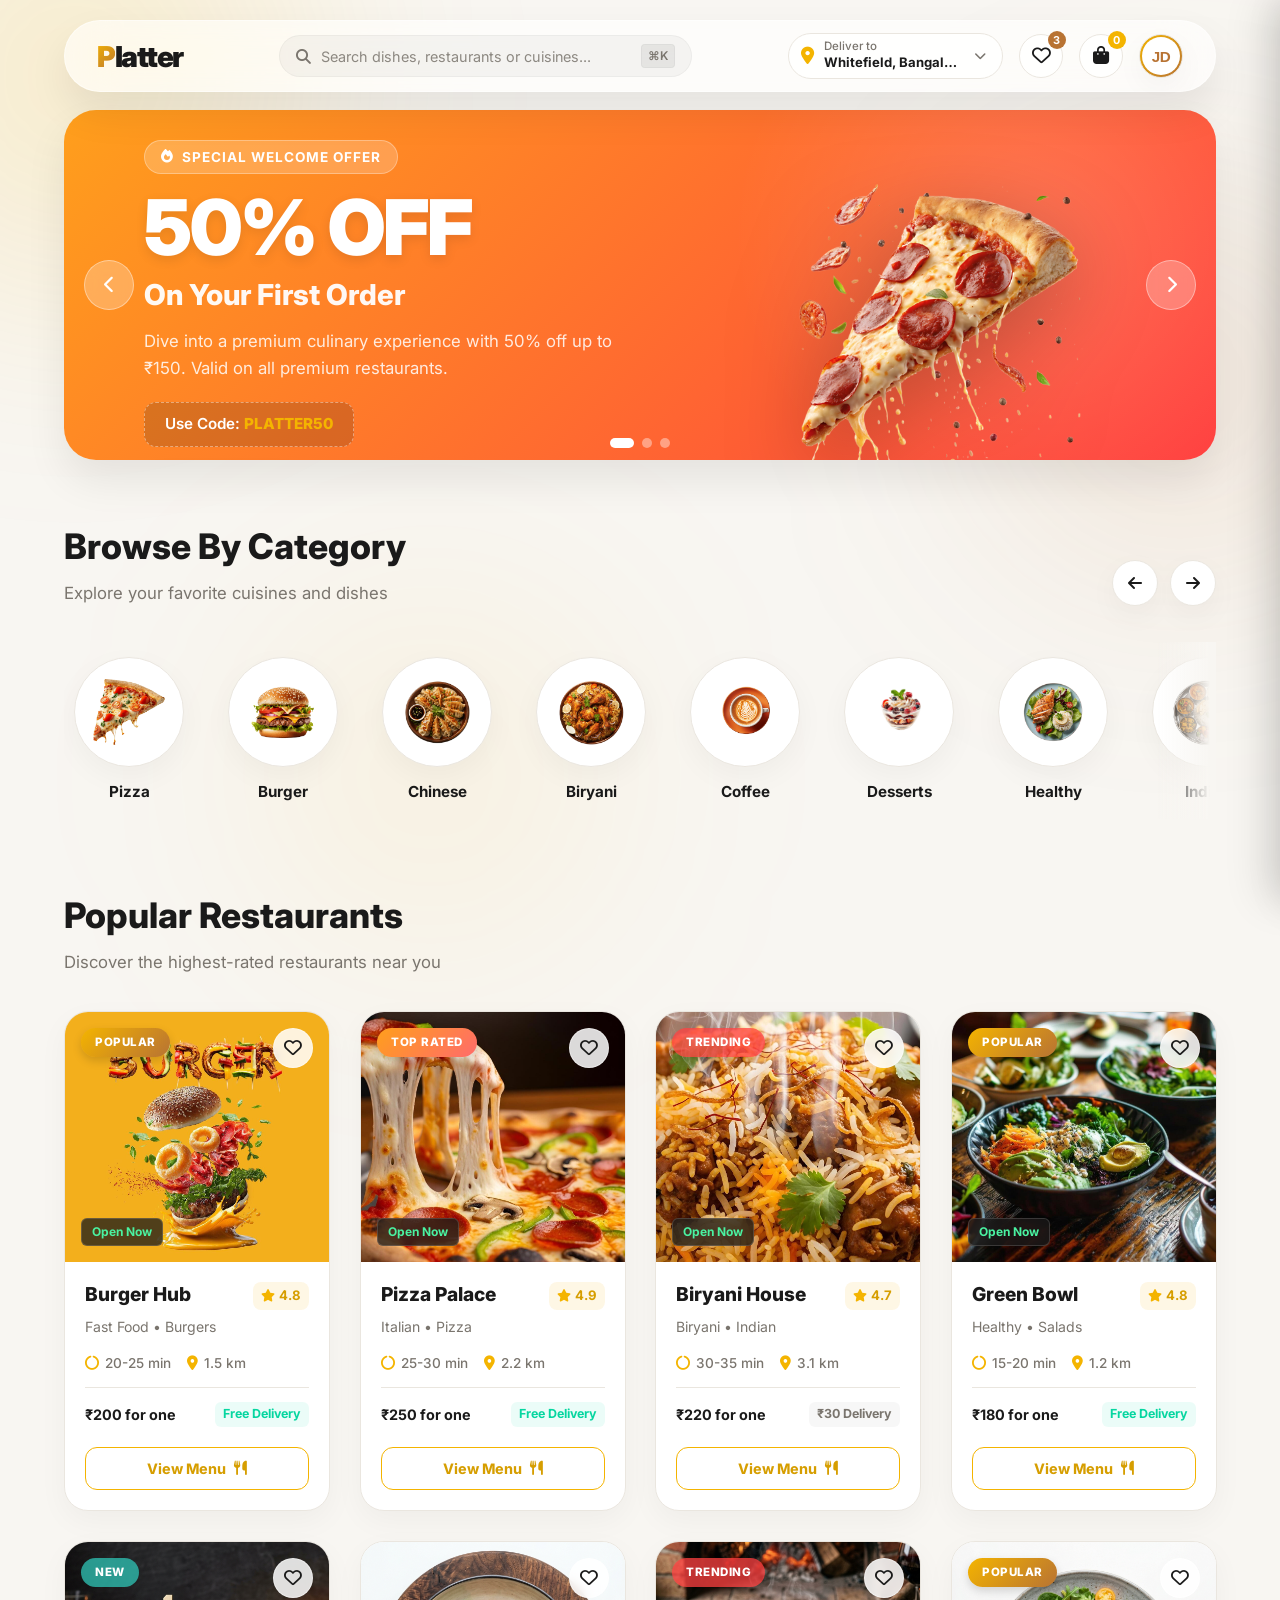
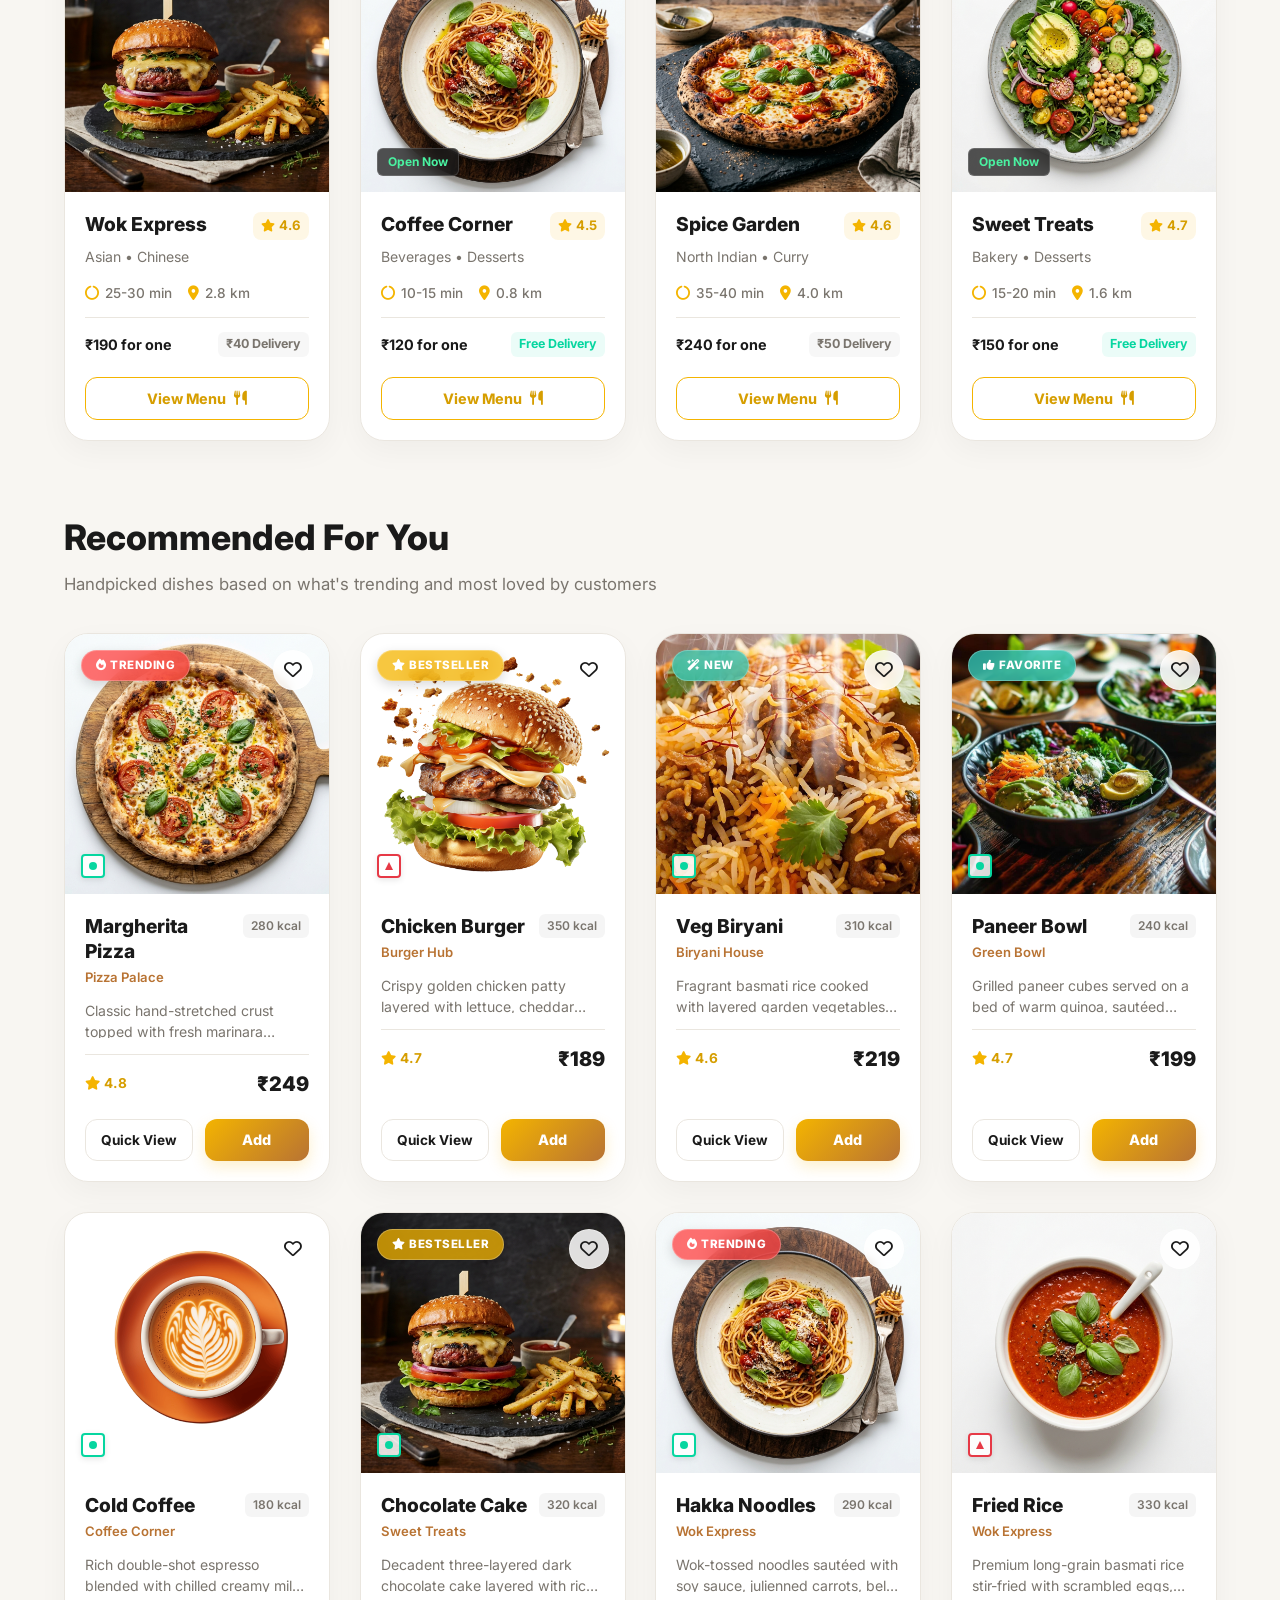
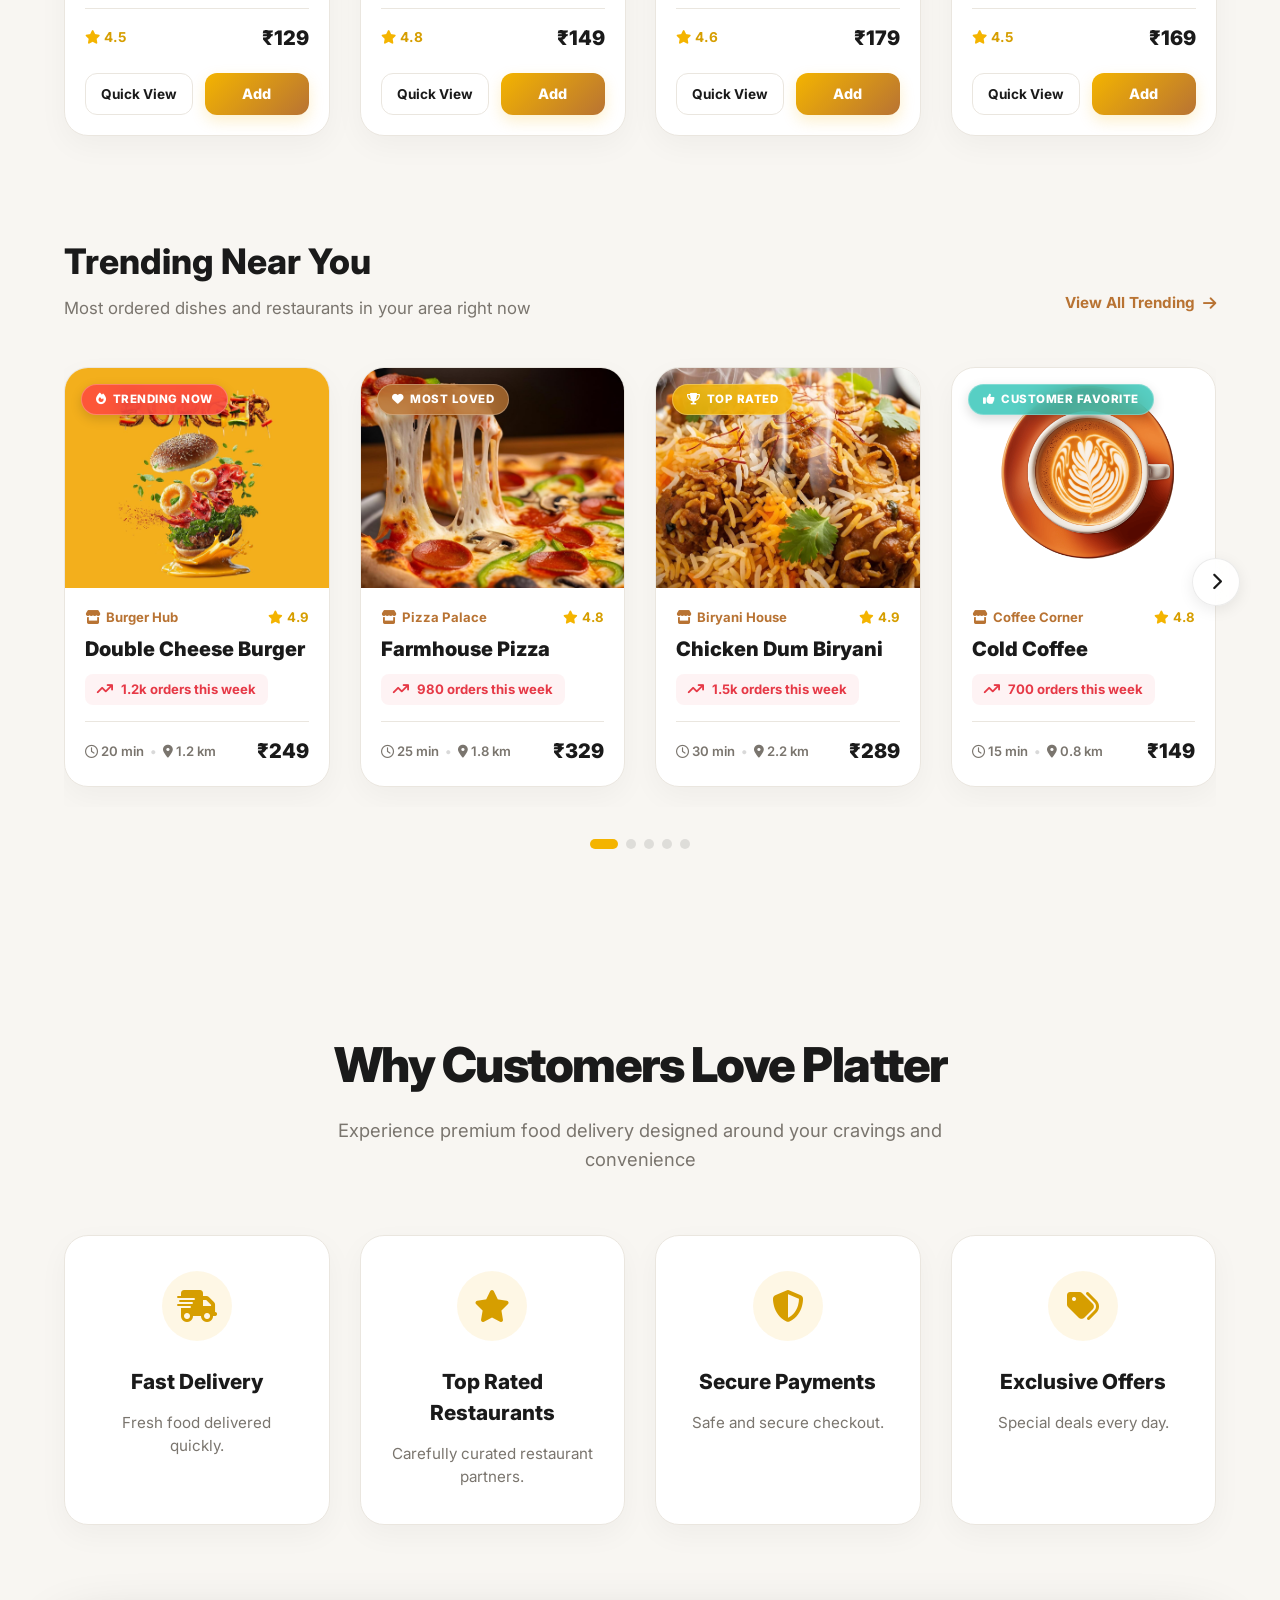
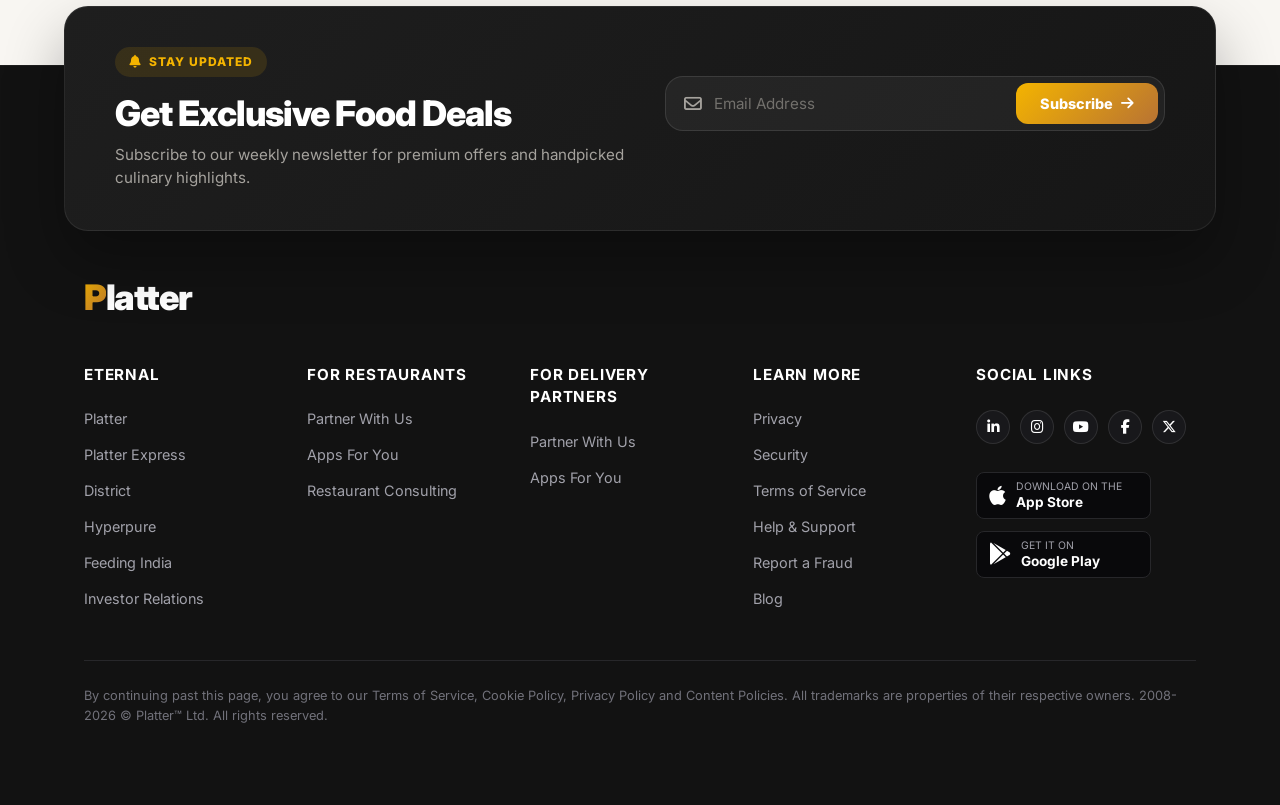
==== commit 089958ae: "feat: implement full-width mobile search takeover with smooth transition and auto-close on blur" ====
--- a/home.html
+++ b/home.html
@@ -1584,6 +1584,15 @@
         </div>
     </div>
 
+    <!-- BACK TO TOP BUTTON -->
+    <button id="backToTopBtn" class="back-to-top-btn" aria-label="Back to top">
+        <svg class="progress-circle" width="48" height="48" viewBox="0 0 48 48">
+            <circle class="progress-circle-bg" cx="24" cy="24" r="21" fill="none"></circle>
+            <circle class="progress-circle-bar" cx="24" cy="24" r="21" fill="none"></circle>
+        </svg>
+        <i class="fa-solid fa-arrow-up arrow-icon"></i>
+    </button>
+
     <!-- Page JavaScript -->
     <script src="js/home.js"></script>
 </body>
--- a/css/home.css
+++ b/css/home.css
@@ -13,9 +13,34 @@
 
 html {
     scroll-behavior: smooth;
+    scrollbar-width: thin;
+    scrollbar-color: var(--border) var(--background);
+}
+
+/* Sleek page-wide webkit scrollbar */
+::-webkit-scrollbar {
+    width: 8px;
+    height: 8px;
+}
+::-webkit-scrollbar-track {
+    background: var(--background);
+}
+::-webkit-scrollbar-thumb {
+    background: var(--border);
+    border-radius: 99px;
+    border: 2px solid var(--background);
+    transition: background 0.3s ease;
+}
+::-webkit-scrollbar-thumb:hover {
+    background: var(--muted);
 }
 
 :root {
+    /* Premium Transitions */
+    --transition-premium: all 0.5s cubic-bezier(0.16, 1, 0.3, 1);
+    --transition-spring: all 0.6s cubic-bezier(0.34, 1.56, 0.64, 1);
+    --transition-smooth: all 0.35s cubic-bezier(0.25, 1, 0.5, 1);
+
     --primary: #F4B400;
     --primary-rgb: 244, 180, 0;
     --primary-dark: #D69E00;
@@ -139,7 +164,13 @@
     max-width: 1400px;
     margin: 0 auto;
     z-index: 1000;
-    transition: all 0.4s cubic-bezier(0.16, 1, 0.3, 1);
+    transition: all 0.4s cubic-bezier(0.16, 1, 0.3, 1), transform 0.4s cubic-bezier(0.16, 1, 0.3, 1), opacity 0.4s cubic-bezier(0.16, 1, 0.3, 1);
+}
+
+.navbar.navbar-hidden {
+    transform: translateY(-130px) scale(0.98);
+    opacity: 0;
+    pointer-events: none;
 }
 
 .navbar-container {
@@ -155,7 +186,7 @@
     box-shadow: var(--shadow-premium);
     transition: all 0.4s cubic-bezier(0.16, 1, 0.3, 1);
     position: relative; /* needed for mobile-search-overlay absolute positioning */
-    overflow: hidden;
+    overflow: visible;
 }
 
 /* Sticky Shrink & Style Change on Scroll */
@@ -183,6 +214,8 @@
     letter-spacing: -1.5px;
     color: var(--text);
     user-select: none;
+    transition: opacity 0.25s ease;
+    flex-shrink: 0;
 }
 
 .logo span {
@@ -249,6 +282,10 @@
     display: flex;
     align-items: center;
     gap: 16px;
+    position: relative;
+    z-index: 20; /* always above the expanding search overlay */
+    flex-shrink: 0;
+    transition: opacity 0.25s ease;
 }
 
 /* Location Selector */
@@ -613,7 +650,7 @@
     color: var(--text);
     font-size: 1rem;
     cursor: pointer;
-    transition: all 0.25s ease;
+    transition: all 0.25s ease, opacity 0.22s ease;
     flex-shrink: 0;
 }
 
@@ -624,39 +661,52 @@
     background: var(--surface);
 }
 
-/* Expanding overlay — anchored LEFT, expands over the logo (Platter) area */
+/* ============================================================
+   MOBILE SEARCH — Full Navbar Takeover
+   When open: logo + all nav-action buttons fade out,
+   search bar expands to fill the entire navbar.
+   ============================================================ */
+
+/* The overlay: full-width takeover, slides in from left */
 .mobile-search-overlay {
     position: absolute;
     top: 0;
     left: 0;
+    right: 0;
     bottom: 0;
-    width: 0;
-    display: flex;
-    align-items: center;
-    flex-direction: row-reverse; /* close btn on right, input fills left */
+    display: flex;
+    align-items: center;
     gap: 10px;
+    padding: 0 16px;
     background: rgba(var(--surface-rgb), 0.98);
-    backdrop-filter: blur(20px);
-    -webkit-backdrop-filter: blur(20px);
+    backdrop-filter: blur(24px);
+    -webkit-backdrop-filter: blur(24px);
     border-radius: inherit;
-    padding: 0;
     overflow: hidden;
     opacity: 0;
     pointer-events: none;
+    transform: translateX(-12px) scale(0.98);
     transition:
-        width 0.38s cubic-bezier(0.16, 1, 0.3, 1),
-        opacity 0.28s ease,
-        padding 0.38s ease;
-    z-index: 10;
-}
-
-/* Active / open state — expands to 70% of container from the left */
+        opacity 0.28s cubic-bezier(0.16, 1, 0.3, 1),
+        transform 0.28s cubic-bezier(0.16, 1, 0.3, 1);
+    z-index: 50;
+}
+
+/* Open state — fills the navbar */
 .mobile-search-overlay.is-open {
-    width: 70%;
     opacity: 1;
     pointer-events: auto;
-    padding: 0 12px;
-}
+    transform: translateX(0) scale(1);
+}
+
+/* When search is open, hide logo and nav-actions instantly */
+.navbar-search-active .logo,
+.navbar-search-active .nav-actions {
+    opacity: 0;
+    pointer-events: none;
+    transition: opacity 0.15s ease;
+}
+
 
 /* Back arrow button */
 .mobile-search-close {
@@ -2026,6 +2076,8 @@
     gap: 24px;
     overflow-x: auto;
     scroll-behavior: smooth;
+    scroll-snap-type: x mandatory;
+    -webkit-overflow-scrolling: touch;
     padding: 15px 10px;
     /* Hide scrollbars */
     scrollbar-width: none;
@@ -2045,6 +2097,7 @@
     gap: 14px;
     cursor: pointer;
     width: 130px;
+    scroll-snap-align: start;
     transition: transform 0.3s ease;
 }
 
@@ -2118,11 +2171,137 @@
     opacity: 0;
     transform: translateY(35px);
     transition: all 0.8s cubic-bezier(0.16, 1, 0.3, 1);
+    will-change: transform, opacity;
 }
 
 .scroll-reveal.revealed {
     opacity: 1;
     transform: translateY(0);
+}
+
+/* Stagger parent overrides */
+.scroll-reveal.stagger-parent {
+    opacity: 1;
+    transform: none;
+}
+
+/* Staggered Scroll Reveal Items initial state */
+.scroll-reveal.stagger-parent .stat-card,
+.scroll-reveal.stagger-parent .category-item,
+.scroll-reveal.stagger-parent .restaurant-card,
+.scroll-reveal.stagger-parent .dish-card,
+.scroll-reveal.stagger-parent .step-card,
+.scroll-reveal.stagger-parent .testimonial-card,
+.scroll-reveal.stagger-parent .category-card-item,
+.scroll-reveal.stagger-parent .restaurant-card-item,
+.scroll-reveal.stagger-parent .dish-card-item,
+.scroll-reveal.stagger-parent .feature-item,
+.scroll-reveal.stagger-parent .partner-float-card,
+.scroll-reveal.stagger-parent .floating-ui-card {
+    opacity: 0;
+    transform: translateY(25px);
+    transition: opacity 0.6s cubic-bezier(0.16, 1, 0.3, 1), transform 0.6s cubic-bezier(0.16, 1, 0.3, 1);
+    will-change: transform, opacity;
+}
+
+/* Revealed staggered items state */
+.scroll-reveal.stagger-parent.revealed .stat-card,
+.scroll-reveal.stagger-parent.revealed .category-item,
+.scroll-reveal.stagger-parent.revealed .restaurant-card,
+.scroll-reveal.stagger-parent.revealed .dish-card,
+.scroll-reveal.stagger-parent.revealed .step-card,
+.scroll-reveal.stagger-parent.revealed .testimonial-card,
+.scroll-reveal.stagger-parent.revealed .category-card-item,
+.scroll-reveal.stagger-parent.revealed .restaurant-card-item,
+.scroll-reveal.stagger-parent.revealed .dish-card-item,
+.scroll-reveal.stagger-parent.revealed .feature-item,
+.scroll-reveal.stagger-parent.revealed .partner-float-card,
+.scroll-reveal.stagger-parent.revealed .floating-ui-card {
+    opacity: 1;
+    transform: translateY(0);
+}
+
+/* =========================
+   BACK TO TOP BUTTON
+========================= */
+.back-to-top-btn {
+    position: fixed;
+    bottom: 30px;
+    right: 30px;
+    width: 48px;
+    height: 48px;
+    border-radius: 50%;
+    background: var(--surface);
+    border: none;
+    color: var(--text);
+    box-shadow: var(--shadow-premium);
+    cursor: pointer;
+    display: flex;
+    align-items: center;
+    justify-content: center;
+    z-index: 999;
+    opacity: 0;
+    visibility: hidden;
+    transform: scale(0.8);
+    transition: opacity 0.4s cubic-bezier(0.16, 1, 0.3, 1),
+                visibility 0.4s cubic-bezier(0.16, 1, 0.3, 1),
+                transform 0.4s cubic-bezier(0.16, 1, 0.3, 1),
+                background 0.3s ease,
+                color 0.3s ease;
+}
+
+.back-to-top-btn.visible {
+    opacity: 1;
+    visibility: visible;
+    transform: scale(1);
+}
+
+.back-to-top-btn:hover {
+    transform: translateY(-3px) scale(1.05);
+    color: var(--primary-dark);
+    box-shadow: 0 15px 30px rgba(0,0,0,0.15);
+}
+
+.back-to-top-btn .arrow-icon {
+    font-size: 1.1rem;
+    z-index: 2;
+    transition: transform 0.3s ease;
+}
+
+.back-to-top-btn:hover .arrow-icon {
+    transform: translateY(-2px);
+}
+
+.back-to-top-btn svg.progress-circle {
+    position: absolute;
+    top: 0;
+    left: 0;
+    transform: rotate(-90deg);
+    width: 100%;
+    height: 100%;
+    pointer-events: none;
+    z-index: 1;
+}
+
+.back-to-top-btn circle {
+    cx: 24;
+    cy: 24;
+    r: 21;
+    fill: none;
+    stroke-width: 3;
+}
+
+.back-to-top-btn .progress-circle-bg {
+    stroke: var(--border);
+    opacity: 0.3;
+}
+
+.back-to-top-btn .progress-circle-bar {
+    stroke: var(--primary);
+    stroke-linecap: round;
+    stroke-dasharray: 132;
+    stroke-dashoffset: 132;
+    transition: stroke-dashoffset 0.1s linear;
 }
 
 /* ==========================================================================
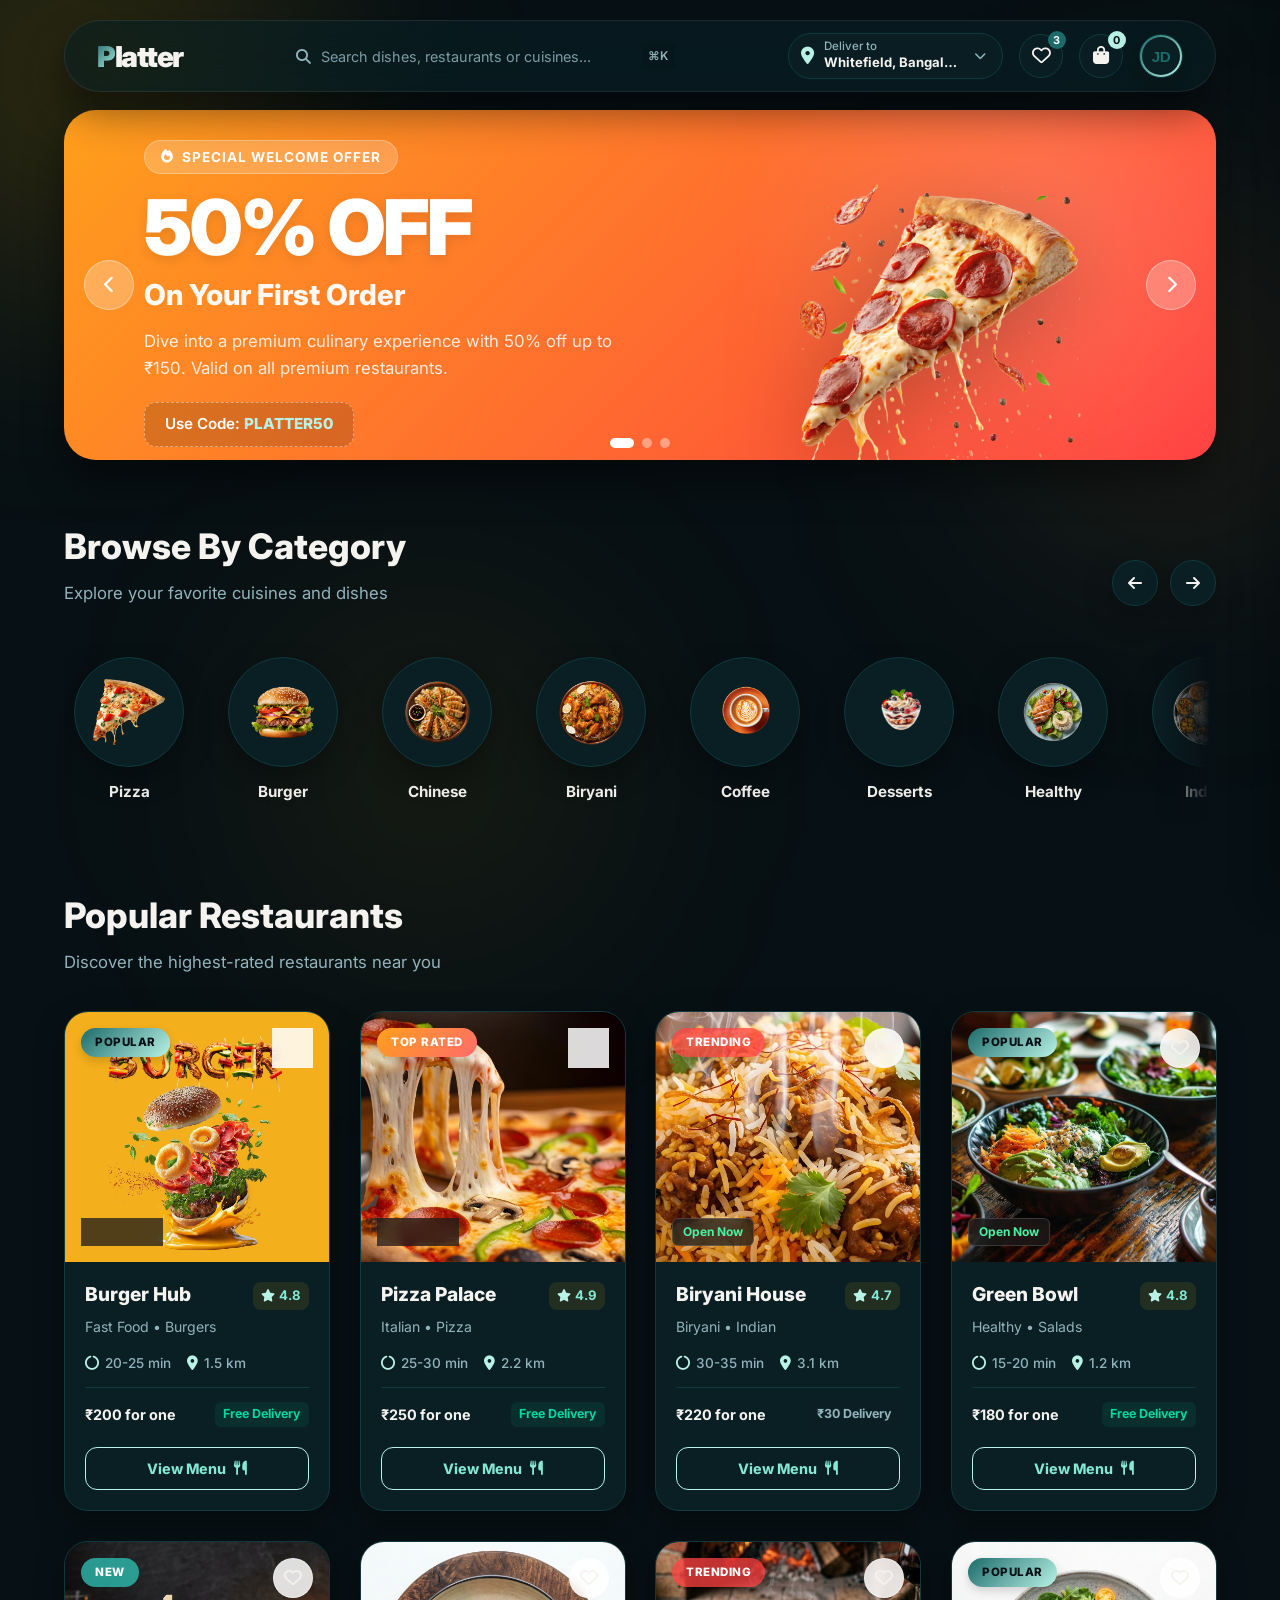
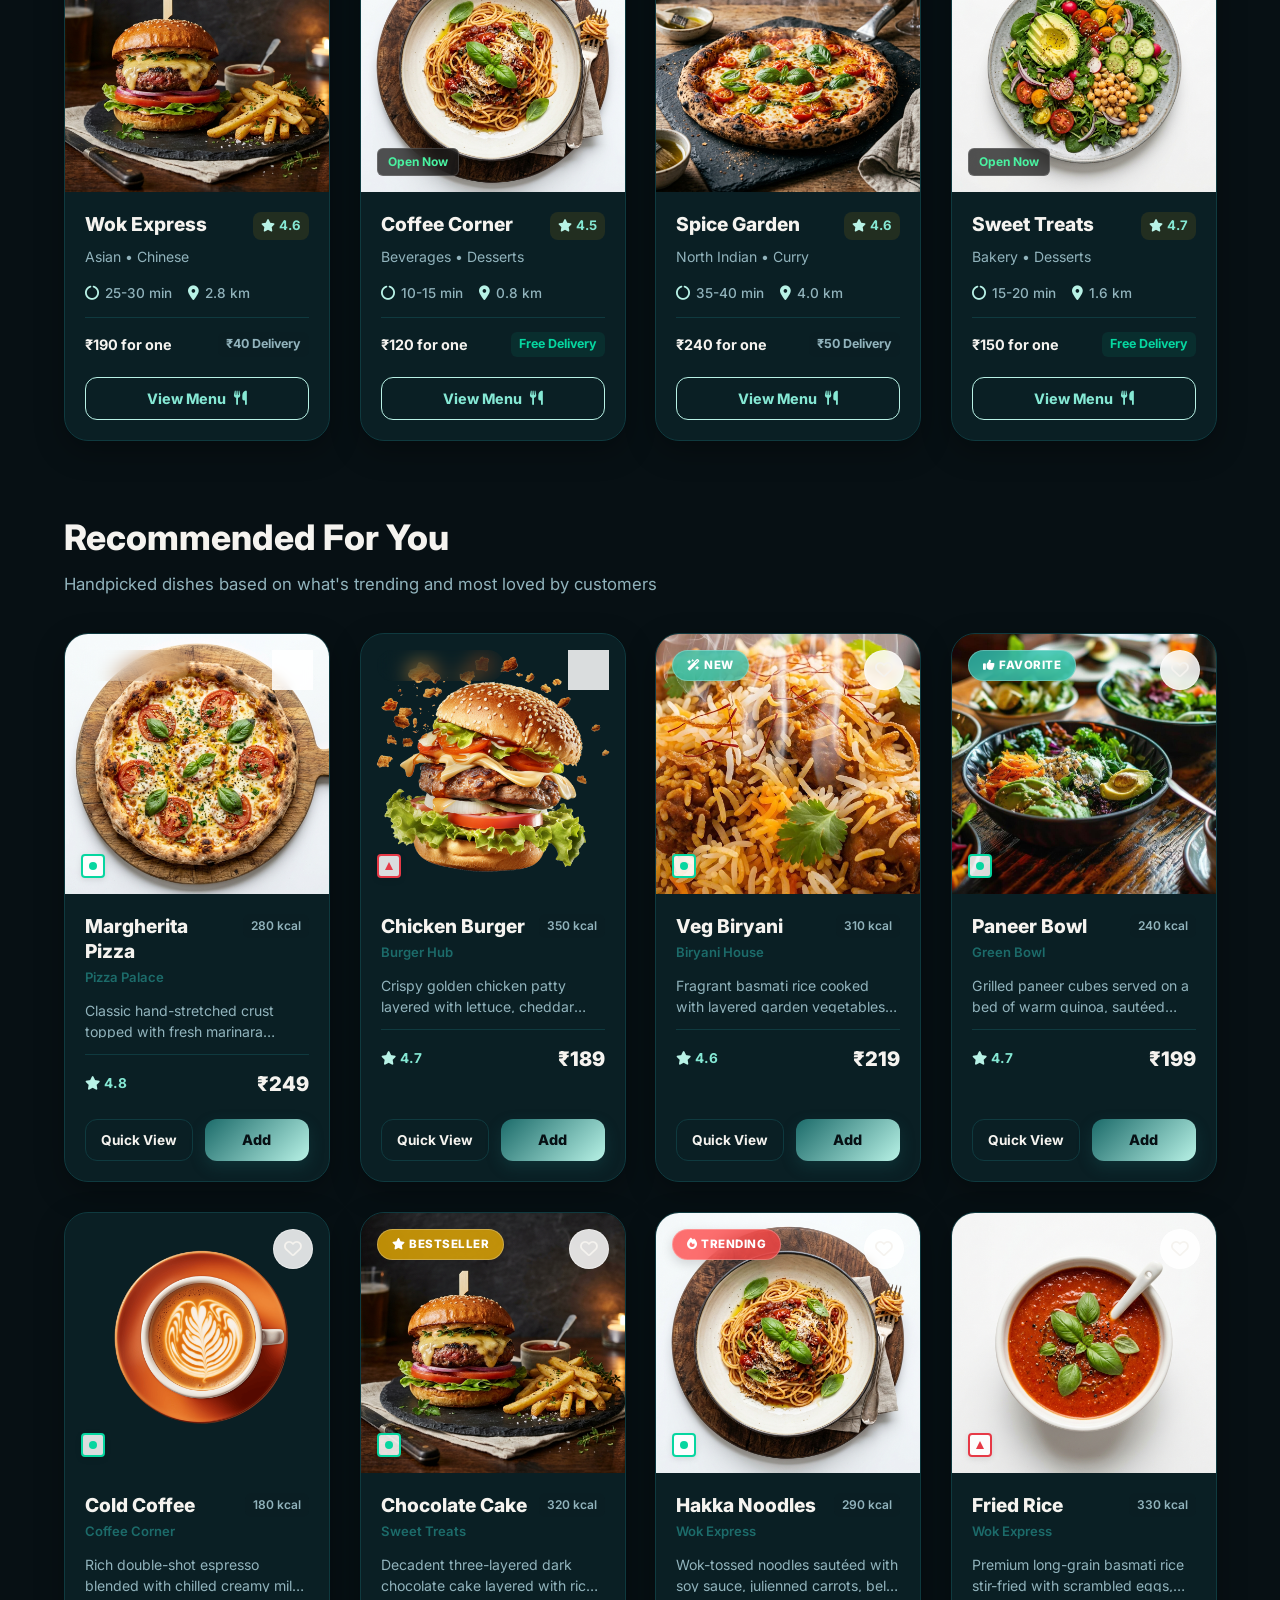
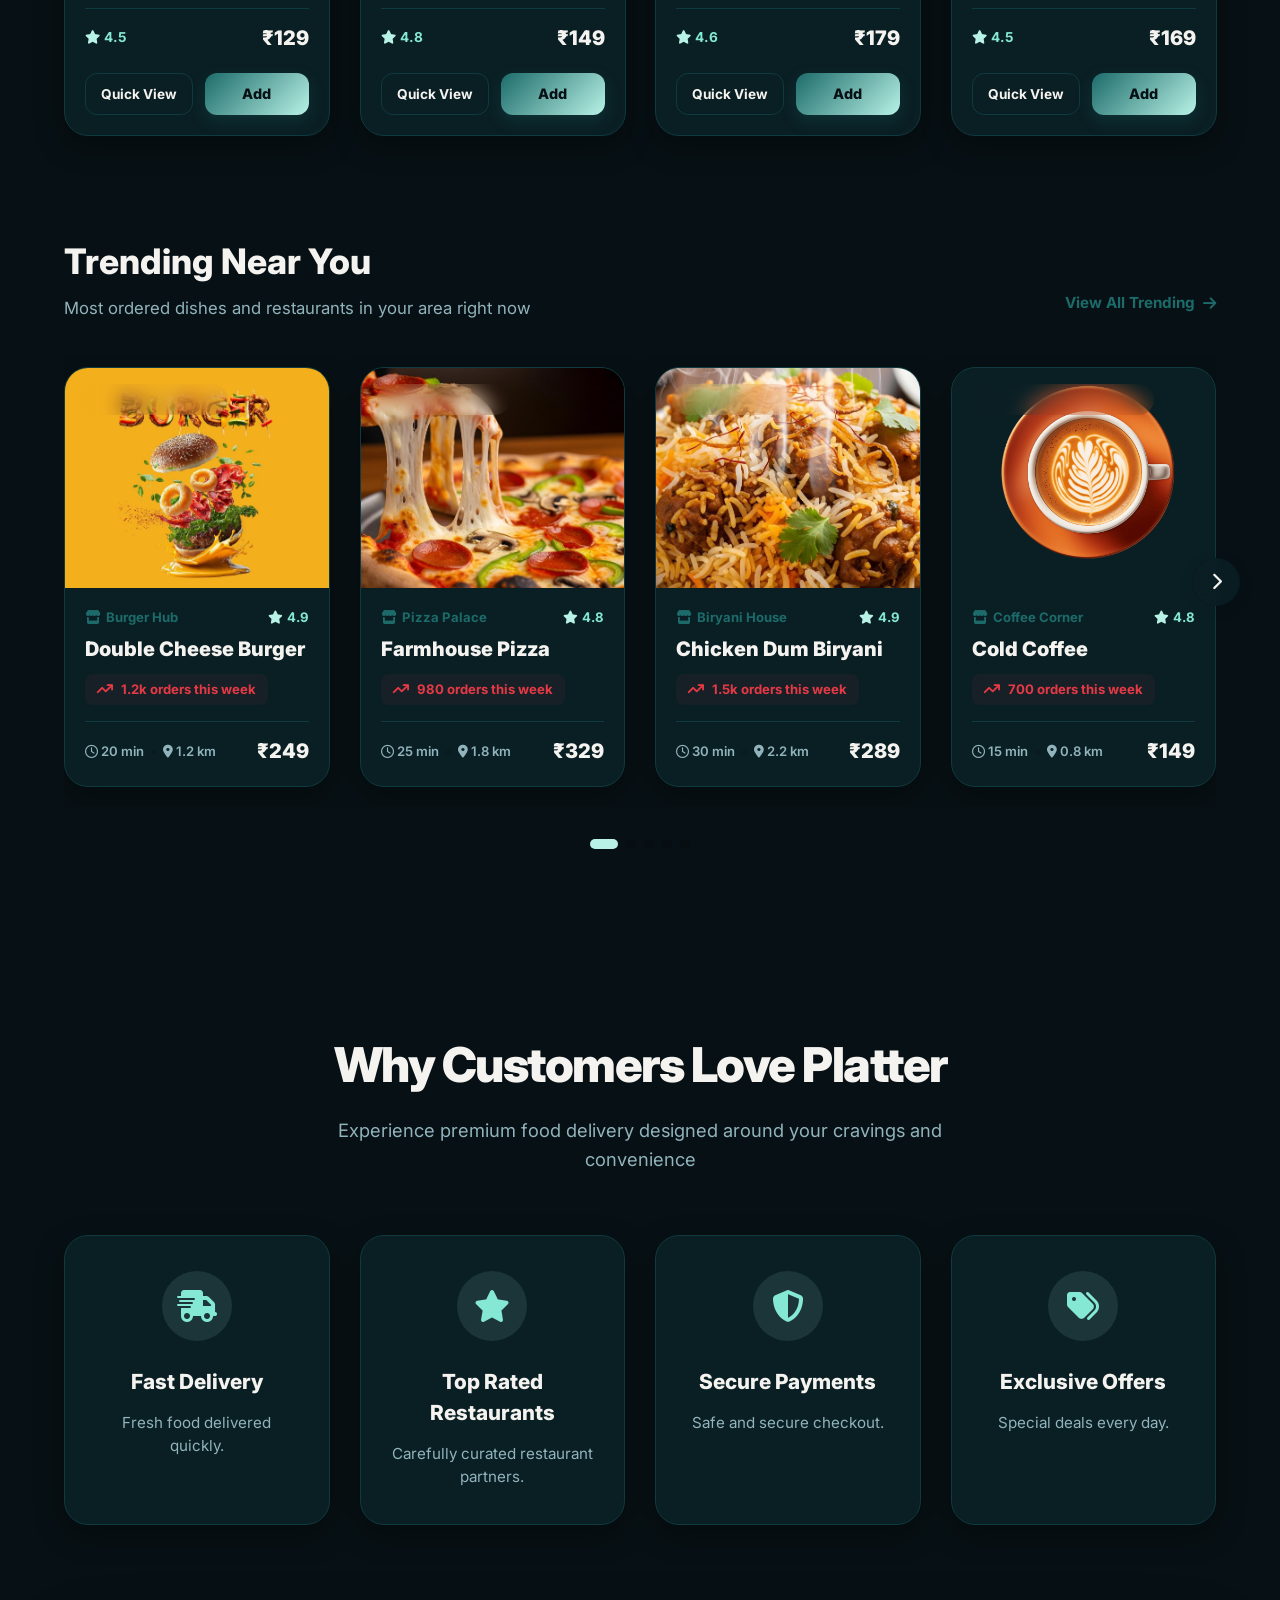
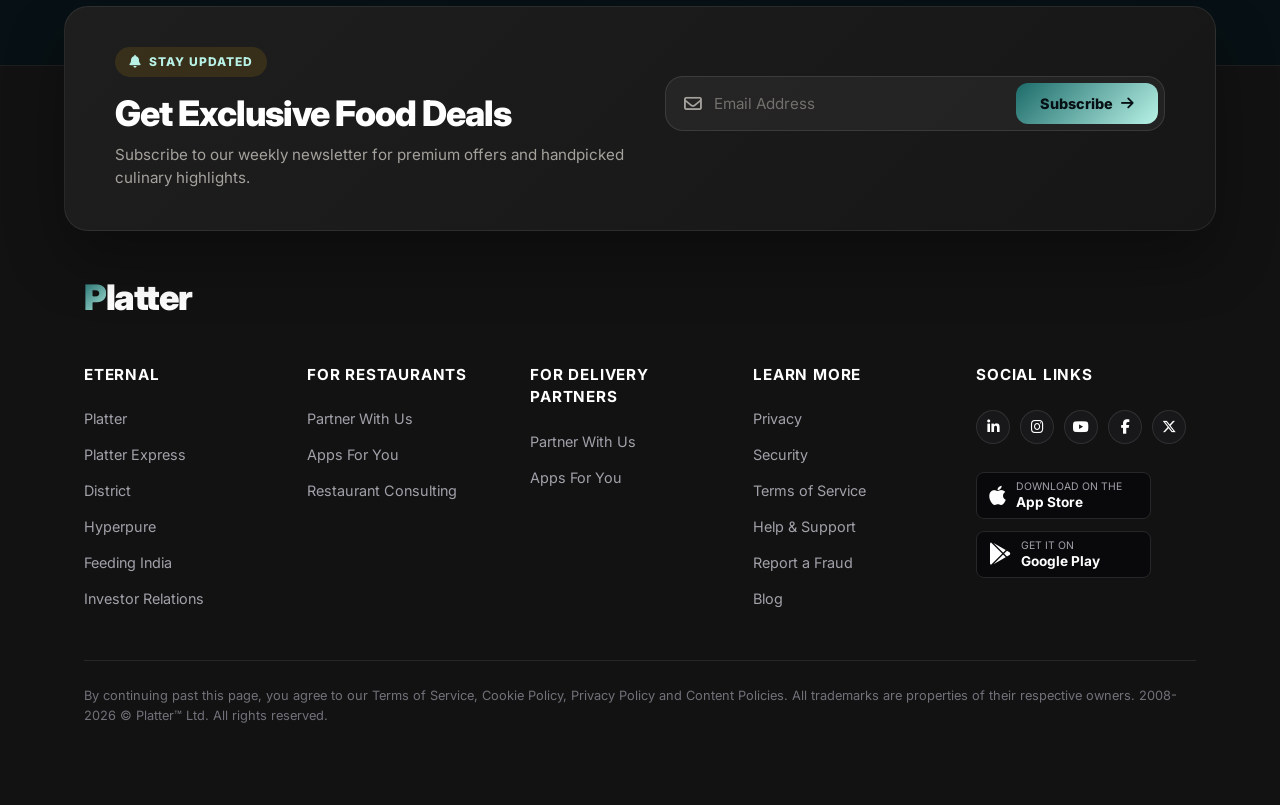
==== commit 8f92a235: "refactor: update color palette and theme variables to a dark mode aesthetic and remove back-to-top b" ====
--- a/home.html
+++ b/home.html
@@ -131,9 +131,8 @@
                 </button>
                 <div class="mobile-search-input-wrap">
                     <i class="fa-solid fa-magnifying-glass"></i>
-                    <input type="text" id="mobileSearchInput"
-                           placeholder="Search dishes, restaurants or cuisines..."
-                           autocomplete="off" autocorrect="off">
+                    <input type="text" id="mobileSearchInput" placeholder="Search dishes, restaurants or cuisines..."
+                        autocomplete="off" autocorrect="off">
                     <button class="mobile-search-clear" id="mobileSearchClear" aria-label="Clear search">
                         <i class="fa-solid fa-xmark"></i>
                     </button>
@@ -1286,7 +1285,8 @@
     <section class="highlights-section scroll-reveal">
         <div class="highlights-header">
             <h2 class="highlights-title">Why Customers Love Platter</h2>
-            <p class="highlights-subtitle">Experience premium food delivery designed around your cravings and convenience</p>
+            <p class="highlights-subtitle">Experience premium food delivery designed around your cravings and
+                convenience</p>
         </div>
         <div class="highlights-grid">
             <!-- Card 1: Fast Delivery -->
@@ -1334,12 +1334,14 @@
                 <div class="newsletter-text-wrapper">
                     <span class="newsletter-badge"><i class="fa-solid fa-bell animate-swing"></i> Stay Updated</span>
                     <h3 class="newsletter-heading">Get Exclusive Food Deals</h3>
-                    <p class="newsletter-subheading">Subscribe to our weekly newsletter for premium offers and handpicked culinary highlights.</p>
+                    <p class="newsletter-subheading">Subscribe to our weekly newsletter for premium offers and
+                        handpicked culinary highlights.</p>
                 </div>
                 <form class="newsletter-form" id="footer-newsletter-form">
                     <div class="newsletter-input-group">
                         <i class="fa-regular fa-envelope input-icon"></i>
-                        <input type="email" class="newsletter-input" placeholder="Email Address" required autocomplete="off">
+                        <input type="email" class="newsletter-input" placeholder="Email Address" required
+                            autocomplete="off">
                         <button type="submit" class="newsletter-btn">
                             <span>Subscribe</span>
                             <i class="fa-solid fa-arrow-right"></i>
@@ -1349,7 +1351,7 @@
                 </form>
             </div>
         </div>
-        
+
         <div class="footer-container">
             <!-- Brand & Socials Row -->
             <div class="footer-brand-row">
@@ -1370,7 +1372,7 @@
                         <li><a href="#">Investor Relations</a></li>
                     </ul>
                 </div>
-                
+
                 <!-- For Restaurants Column -->
                 <div class="footer-column">
                     <h4 class="column-title">For Restaurants</h4>
@@ -1436,7 +1438,9 @@
 
             <!-- Bottom Row -->
             <p class="footer-bottom-text">
-                By continuing past this page, you agree to our Terms of Service, Cookie Policy, Privacy Policy and Content Policies. All trademarks are properties of their respective owners. 2008-2026 © Platter™ Ltd. All rights reserved.
+                By continuing past this page, you agree to our Terms of Service, Cookie Policy, Privacy Policy and
+                Content Policies. All trademarks are properties of their respective owners. 2008-2026 © Platter™ Ltd.
+                All rights reserved.
             </p>
         </div>
     </footer>
@@ -1584,14 +1588,7 @@
         </div>
     </div>
 
-    <!-- BACK TO TOP BUTTON -->
-    <button id="backToTopBtn" class="back-to-top-btn" aria-label="Back to top">
-        <svg class="progress-circle" width="48" height="48" viewBox="0 0 48 48">
-            <circle class="progress-circle-bg" cx="24" cy="24" r="21" fill="none"></circle>
-            <circle class="progress-circle-bar" cx="24" cy="24" r="21" fill="none"></circle>
-        </svg>
-        <i class="fa-solid fa-arrow-up arrow-icon"></i>
-    </button>
+
 
     <!-- Page JavaScript -->
     <script src="js/home.js"></script>
--- a/css/home.css
+++ b/css/home.css
@@ -41,50 +41,50 @@
     --transition-spring: all 0.6s cubic-bezier(0.34, 1.56, 0.64, 1);
     --transition-smooth: all 0.35s cubic-bezier(0.25, 1, 0.5, 1);
 
-    --primary: #F4B400;
-    --primary-rgb: 244, 180, 0;
-    --primary-dark: #D69E00;
-    --secondary: #B87333;
-    --secondary-rgb: 184, 115, 51;
-    --background: #F8F6F2;
-    --surface: #FFFFFF;
-    --surface-rgb: 255, 255, 255;
-    --text: #1A1A1A;
-    --muted: #7A756E;
-    --border: #EAE6DF;
+    --primary: #B8F2E6;
+    --primary-rgb: 184, 242, 230;
+    --primary-dark: #85E8D4;
+    --secondary: #1C6B6A;
+    --secondary-rgb: 28, 107, 106;
+    --background: #071014;
+    --surface: #0A1F24;
+    --surface-rgb: 10, 31, 36;
+    --text: #F5F3EF;
+    --muted: #91B3BC;
+    --border: #0F3A3F;
 
     /* Premium Gradients */
-    --brand-gradient: linear-gradient(135deg, var(--primary), var(--secondary));
-    --button-gradient: linear-gradient(135deg, var(--primary), var(--primary-dark));
-    --glass-gradient: linear-gradient(135deg, rgba(255, 255, 255, 0.75), rgba(255, 255, 255, 0.45));
-    --glow-gradient: radial-gradient(circle, rgba(244, 180, 0, 0.18) 0%, rgba(244, 180, 0, 0) 70%);
+    --brand-gradient: linear-gradient(135deg, var(--secondary), var(--primary));
+    --button-gradient: linear-gradient(135deg, var(--secondary), var(--primary));
+    --glass-gradient: linear-gradient(135deg, rgba(10, 31, 36, 0.75), rgba(10, 31, 36, 0.45));
+    --glow-gradient: radial-gradient(circle, rgba(184, 242, 230, 0.15) 0%, rgba(184, 242, 230, 0) 70%);
 
     /* Shadows & Borders */
-    --shadow-soft: 0 10px 30px rgba(0, 0, 0, 0.04);
-    --shadow-premium: 0 20px 40px rgba(0, 0, 0, 0.08);
-    --shadow-card: 0 15px 35px rgba(0, 0, 0, 0.06);
+    --shadow-soft: 0 10px 30px rgba(0, 0, 0, 0.3);
+    --shadow-premium: 0 20px 40px rgba(0, 0, 0, 0.45);
+    --shadow-card: 0 15px 35px rgba(0, 0, 0, 0.35);
     --radius-round: 60px;
     --radius-card: 24px;
     --radius-pill: 30px;
     --radius-btn: 16px;
 
     /* Theme-adapting variables */
-    --navbar-border: rgba(255, 255, 255, 0.5);
-    --navbar-scrolled-border: rgba(0, 0, 0, 0.06);
-    --glass-border: rgba(255, 255, 255, 0.6);
+    --navbar-border: rgba(255, 255, 255, 0.08);
+    --navbar-scrolled-border: rgba(255, 255, 255, 0.08);
+    --glass-border: rgba(255, 255, 255, 0.08);
 }
 
 @media (prefers-color-scheme: dark) {
     :root {
-        --background: #0E0D0B;
-        --surface: #1A1815;
-        --surface-rgb: 26, 24, 21;
+        --background: #071014;
+        --surface: #0A1F24;
+        --surface-rgb: 10, 31, 36;
         --text: #F5F3EF;
-        --muted: #9D978F;
-        --border: #2C2925;
+        --muted: #91B3BC;
+        --border: #0F3A3F;
 
         /* Gradient & Shadow adaptation */
-        --glass-gradient: linear-gradient(135deg, rgba(26, 24, 21, 0.75), rgba(26, 24, 21, 0.45));
+        --glass-gradient: linear-gradient(135deg, rgba(10, 31, 36, 0.75), rgba(10, 31, 36, 0.45));
         --shadow-soft: 0 10px 30px rgba(0, 0, 0, 0.3);
         --shadow-premium: 0 20px 40px rgba(0, 0, 0, 0.45);
         --shadow-card: 0 15px 35px rgba(0, 0, 0, 0.35);
@@ -496,6 +496,7 @@
 
 .badge-secondary {
     background: var(--primary);
+    color: var(--background);
 }
 
 /* Profile Container */
@@ -965,6 +966,7 @@
 
 .nav-badge.sec {
     background: var(--primary);
+    color: var(--background);
 }
 
 .drawer-footer {
@@ -1177,7 +1179,7 @@
     background: var(--brand-gradient);
     border: none;
     border-radius: 16px;
-    color: white;
+    color: var(--background);
     padding: 12px 28px;
     font-family: inherit;
     font-weight: 700;
@@ -1186,7 +1188,7 @@
     display: flex;
     align-items: center;
     gap: 8px;
-    box-shadow: 0 10px 20px rgba(244, 180, 0, 0.25);
+    box-shadow: 0 10px 20px rgba(var(--secondary-rgb), 0.25);
     transition: all 0.3s cubic-bezier(0.16, 1, 0.3, 1);
 }
 
@@ -1264,13 +1266,13 @@
 
 .btn-primary {
     background: var(--brand-gradient);
-    color: white;
-    box-shadow: 0 16px 32px rgba(184, 115, 51, 0.2);
+    color: var(--background);
+    box-shadow: 0 16px 32px rgba(var(--secondary-rgb), 0.2);
 }
 
 .btn-primary:hover {
     transform: translateY(-3px);
-    box-shadow: 0 20px 40px rgba(184, 115, 51, 0.3);
+    box-shadow: 0 20px 40px rgba(var(--secondary-rgb), 0.3);
 }
 
 .btn-glow {
@@ -2221,88 +2223,7 @@
     transform: translateY(0);
 }
 
-/* =========================
-   BACK TO TOP BUTTON
-========================= */
-.back-to-top-btn {
-    position: fixed;
-    bottom: 30px;
-    right: 30px;
-    width: 48px;
-    height: 48px;
-    border-radius: 50%;
-    background: var(--surface);
-    border: none;
-    color: var(--text);
-    box-shadow: var(--shadow-premium);
-    cursor: pointer;
-    display: flex;
-    align-items: center;
-    justify-content: center;
-    z-index: 999;
-    opacity: 0;
-    visibility: hidden;
-    transform: scale(0.8);
-    transition: opacity 0.4s cubic-bezier(0.16, 1, 0.3, 1),
-                visibility 0.4s cubic-bezier(0.16, 1, 0.3, 1),
-                transform 0.4s cubic-bezier(0.16, 1, 0.3, 1),
-                background 0.3s ease,
-                color 0.3s ease;
-}
-
-.back-to-top-btn.visible {
-    opacity: 1;
-    visibility: visible;
-    transform: scale(1);
-}
-
-.back-to-top-btn:hover {
-    transform: translateY(-3px) scale(1.05);
-    color: var(--primary-dark);
-    box-shadow: 0 15px 30px rgba(0,0,0,0.15);
-}
-
-.back-to-top-btn .arrow-icon {
-    font-size: 1.1rem;
-    z-index: 2;
-    transition: transform 0.3s ease;
-}
-
-.back-to-top-btn:hover .arrow-icon {
-    transform: translateY(-2px);
-}
-
-.back-to-top-btn svg.progress-circle {
-    position: absolute;
-    top: 0;
-    left: 0;
-    transform: rotate(-90deg);
-    width: 100%;
-    height: 100%;
-    pointer-events: none;
-    z-index: 1;
-}
-
-.back-to-top-btn circle {
-    cx: 24;
-    cy: 24;
-    r: 21;
-    fill: none;
-    stroke-width: 3;
-}
-
-.back-to-top-btn .progress-circle-bg {
-    stroke: var(--border);
-    opacity: 0.3;
-}
-
-.back-to-top-btn .progress-circle-bar {
-    stroke: var(--primary);
-    stroke-linecap: round;
-    stroke-dasharray: 132;
-    stroke-dashoffset: 132;
-    transition: stroke-dashoffset 0.1s linear;
-}
+
 
 /* ==========================================================================
    PHASE 2 RESPONSIVE RULES (MOBILE ADDITIONS)
@@ -2597,6 +2518,7 @@
 
 .badge-popular {
     background: var(--brand-gradient);
+    color: var(--background);
 }
 
 .badge-top-rated {
@@ -2800,9 +2722,9 @@
 
 .view-menu-action-btn:hover {
     background: var(--brand-gradient);
-    color: white;
+    color: var(--background);
     border-color: transparent;
-    box-shadow: 0 8px 16px rgba(244, 180, 0, 0.2);
+    box-shadow: 0 8px 16px rgba(var(--secondary-rgb), 0.2);
     transform: translateY(-1px);
 }
 
@@ -3154,12 +3076,12 @@
     background: var(--brand-gradient);
     border: none;
     border-radius: 12px;
-    color: white;
+    color: var(--background);
     font-family: inherit;
     font-weight: 800;
     font-size: 0.9rem;
     cursor: pointer;
-    box-shadow: 0 6px 15px rgba(244, 180, 0, 0.2);
+    box-shadow: 0 6px 15px rgba(var(--secondary-rgb), 0.25);
     display: flex;
     align-items: center;
     justify-content: center;
@@ -3798,7 +3720,7 @@
     background: var(--brand-gradient);
     border: none;
     border-radius: 12px;
-    color: white;
+    color: var(--background);
     padding: 10px;
     font-family: inherit;
     font-weight: 800;
@@ -3888,7 +3810,7 @@
     background: var(--brand-gradient);
     border: none;
     border-radius: 12px;
-    color: white;
+    color: var(--background);
     padding: 8px 18px;
     font-family: inherit;
     font-weight: 800;
@@ -4226,12 +4148,12 @@
     border: none;
     border-radius: 16px;
     padding: 16px;
-    color: white;
+    color: var(--background);
     font-family: inherit;
     font-weight: 800;
     font-size: 1.05rem;
     cursor: pointer;
-    box-shadow: 0 8px 25px rgba(244, 180, 0, 0.25);
+    box-shadow: 0 8px 25px rgba(var(--secondary-rgb), 0.25);
     transition: all 0.3s ease;
 }
 
@@ -4448,7 +4370,7 @@
 .partner-tag {
     display: inline-flex;
     align-items: center;
-    background: rgba(184, 115, 51, 0.1);
+    background: rgba(var(--secondary-rgb), 0.1);
     color: var(--secondary);
     padding: 6px 16px;
     border-radius: 30px;
@@ -4556,8 +4478,8 @@
     width: 46px;
     height: 46px;
     border-radius: 12px;
-    background: rgba(244, 180, 0, 0.1);
-    color: #D69E00;
+    background: rgba(var(--primary-rgb), 0.1);
+    color: var(--secondary);
     display: flex;
     align-items: center;
     justify-content: center;
@@ -4709,8 +4631,8 @@
 .download-tag {
     display: inline-flex;
     align-items: center;
-    background: rgba(244, 180, 0, 0.1);
-    color: #D69E00;
+    background: rgba(var(--primary-rgb), 0.1);
+    color: var(--secondary);
     padding: 6px 16px;
     border-radius: 30px;
     font-size: 0.8rem;
@@ -5198,7 +5120,7 @@
     width: 70px;
     height: 70px;
     border-radius: 50%;
-    background: rgba(244, 180, 0, 0.1);
+    background: rgba(var(--primary-rgb), 0.1);
     color: var(--primary-dark);
     display: flex;
     align-items: center;
@@ -5210,7 +5132,7 @@
 
 .highlight-card:hover .highlight-icon-wrapper {
     background: var(--brand-gradient);
-    color: white;
+    color: var(--background);
     transform: scale(1.1);
 }
 
@@ -5371,7 +5293,7 @@
     background: var(--brand-gradient);
     border: none;
     border-radius: 12px;
-    color: white;
+    color: var(--background);
     font-family: inherit;
     font-weight: 800;
     font-size: 0.9rem;
